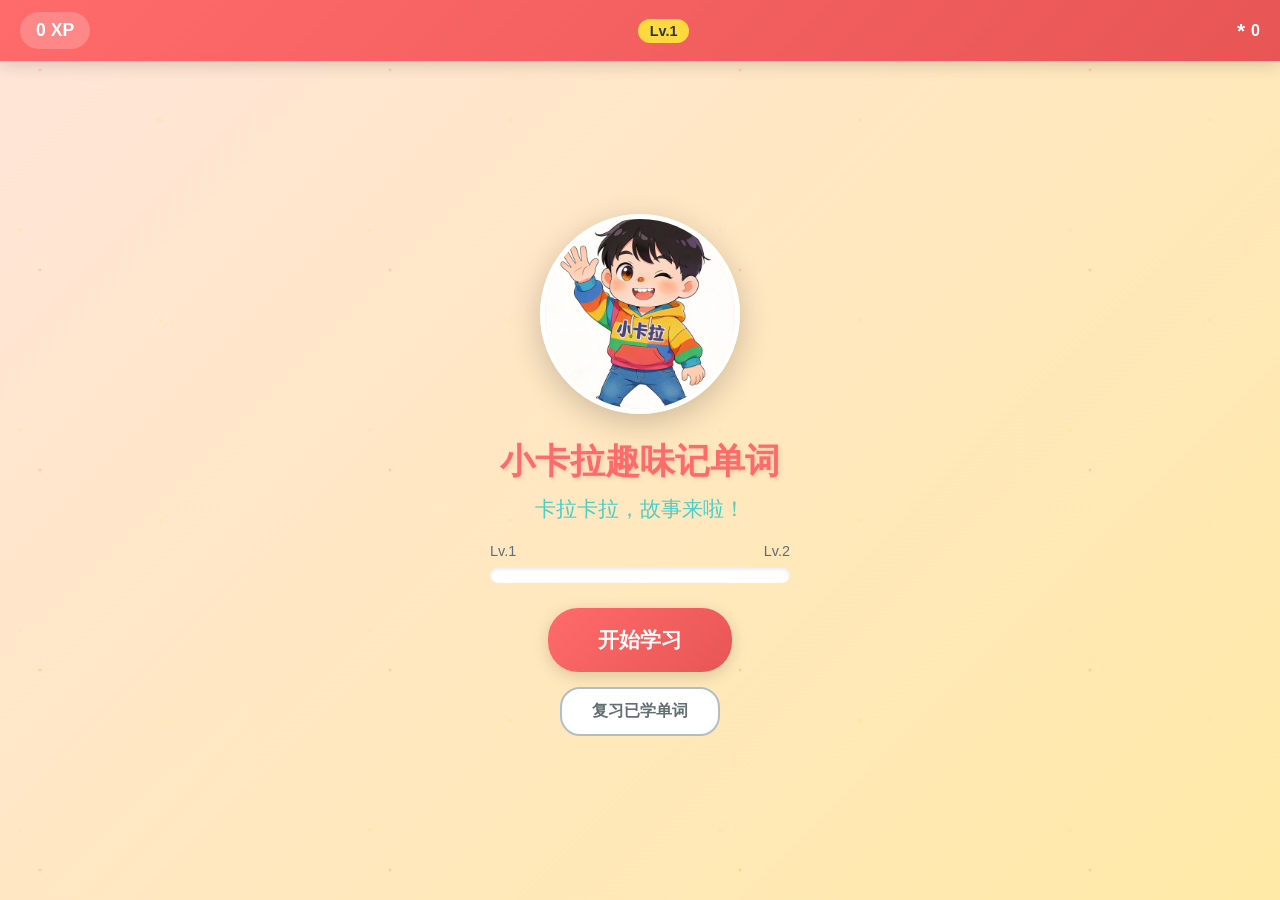
==== app/standalone.html @ 76a97d2b "优化趣味记单词应用：增加多邻国风格体验（XP系统、连胜机制、米小圈风格故事）" ====
<!DOCTYPE html>
<html lang="zh-CN">
<head>
    <meta charset="UTF-8">
    <meta name="viewport" content="width=device-width, initial-scale=1.0, maximum-scale=1.0, user-scalable=no">
    <title>小卡拉趣味记单词 - 多邻国风格版</title>
    <style>
*{margin:0;padding:0;box-sizing:border-box}
:root{--primary:#FF6B6B;--primary-light:#FF8E8E;--primary-dark:#E85555;--secondary:#4ECDC4;--secondary-light:#7EDDD6;--secondary-dark:#3DB8B0;--bg-main:#FFF9E6;--bg-card:#FFFFFF;--bg-gradient-start:#FFE5D9;--bg-gradient-end:#FFEAA7;--text-primary:#2D3436;--text-secondary:#636E72;--text-light:#B2BEC3;--success:#00B894;--success-light:#55EFC4;--error:#D63031;--error-light:#FF7675;--warning:#FDCB6E;--xp-gold:#FFD93D;--shadow-sm:0 2px 8px rgba(0,0,0,0.1);--shadow-md:0 4px 16px rgba(0,0,0,0.15);--shadow-lg:0 8px 32px rgba(0,0,0,0.2);--shadow-glow-success:0 0 30px rgba(0,184,148,0.6);--radius-sm:12px;--radius-md:20px;--radius-lg:30px;--radius-full:50%;--transition-fast:0.2s;--transition-normal:0.3s}
body{font-family:'PingFang SC','Helvetica Neue',Arial,sans-serif;background:linear-gradient(135deg,var(--bg-gradient-start),var(--bg-gradient-end));min-height:100vh;color:var(--text-primary);overflow-x:hidden}
#app{max-width:100%;min-height:100vh;position:relative}
.top-status-bar{position:fixed;top:0;left:0;right:0;background:linear-gradient(135deg,var(--primary),var(--primary-dark));padding:12px 20px;display:flex;justify-content:space-between;align-items:center;z-index:100;box-shadow:var(--shadow-md)}
.xp-display{display:flex;align-items:center;gap:8px;background:rgba(255,255,255,0.2);padding:8px 16px;border-radius:var(--radius-lg);color:white;font-weight:600}
.xp-value{font-size:1.1rem}.level-badge{background:var(--xp-gold);color:var(--text-primary);padding:4px 12px;border-radius:var(--radius-lg);font-weight:700;font-size:0.9rem}
.streak-display{display:flex;align-items:center;gap:6px;color:white;font-weight:600}
.streak-icon{font-size:1.3rem;animation:flicker 1s ease-in-out infinite alternate}
@keyframes flicker{0%{transform:scale(1);filter:brightness(1)}100%{transform:scale(1.1);filter:brightness(1.2)}}
.page{display:none;min-height:100vh;padding:70px 20px 20px;position:relative}
.page.active{display:flex;flex-direction:column;animation:fadeIn 0.5s ease}
@keyframes fadeIn{from{opacity:0;transform:translateY(20px)}to{opacity:1;transform:translateY(0)}}
.home-content{flex:1;display:flex;flex-direction:column;align-items:center;justify-content:center;padding:30px 20px;text-align:center}
.character-container{margin-bottom:20px}
.character-img{width:200px;height:200px;border-radius:var(--radius-full);object-fit:cover;box-shadow:var(--shadow-lg);border:5px solid var(--bg-card)}
@keyframes idle-bounce{0%,100%{transform:translateY(0)}25%{transform:translateY(-5px)}50%{transform:translateY(-8px)}75%{transform:translateY(-5px)}}
.character-idle{animation:idle-bounce 2s ease-in-out infinite}
@keyframes celebrate-jump{0%,100%{transform:translateY(0) scale(1)}50%{transform:translateY(-30px) scale(1.15)}}
.character-celebrate{animation:celebrate-jump 0.6s ease-in-out}
.character-celebrate .character-img{transform:scale(1.1)}
@keyframes think-wiggle{0%,100%{transform:rotate(0)}25%{transform:rotate(-8deg)}50%{transform:rotate(8deg)}75%{transform:rotate(-5deg)}}
.character-think{animation:think-wiggle 0.8s ease-in-out}
.character-think .character-img{animation:none}
.speaking{animation:speakingBounce 0.5s ease-in-out infinite}
@keyframes speakingBounce{0%,100%{transform:translateY(0)}25%{transform:translateY(-8px)}50%{transform:translateY(-3px)}75%{transform:translateY(-10px)}}
.bounce{animation:bounce 1s ease infinite}
@keyframes bounce{0%,100%{transform:translateY(0)}50%{transform:translateY(-15px)}}
.app-title{font-size:2.2rem;font-weight:700;color:var(--primary);margin-bottom:10px;text-shadow:2px 2px 4px rgba(0,0,0,0.1)}
.app-slogan{font-size:1.3rem;color:var(--secondary);margin-bottom:20px;font-weight:500;animation:wiggle 2s ease-in-out infinite}
@keyframes wiggle{0%,100%{transform:rotate(-2deg)}50%{transform:rotate(2deg)}}
.level-progress-container{width:100%;max-width:300px;margin-bottom:25px}
.level-progress-label{display:flex;justify-content:space-between;margin-bottom:8px;font-size:0.9rem;color:var(--text-secondary)}
.level-progress-bar{height:16px;background:var(--bg-card);border-radius:var(--radius-lg);overflow:hidden;box-shadow:inset 0 2px 4px rgba(0,0,0,0.1)}
.level-progress-fill{height:100%;background:linear-gradient(90deg,var(--xp-gold),#FFB347,var(--primary));border-radius:var(--radius-lg);transition:width 0.5s;overflow:hidden}
.level-progress-fill::after{content:'';position:absolute;top:0;left:-100%;width:100%;height:100%;background:linear-gradient(90deg,transparent,rgba(255,255,255,0.4),transparent);animation:shimmer 2s infinite}
@keyframes shimmer{100%{left:100%}}
.streak-banner{display:flex;align-items:center;justify-content:center;gap:10px;background:linear-gradient(135deg,#FF6B00,#FF8C00);color:white;padding:10px 25px;border-radius:var(--radius-lg);margin-bottom:20px;box-shadow:var(--shadow-md),0 0 20px rgba(255,107,0,0.3)}
.streak-fire{font-size:1.8rem;animation:fire-glow 0.5s ease-in-out infinite alternate}
@keyframes fire-glow{0%{transform:scale(1)}100%{transform:scale(1.15);filter:brightness(1.3) drop-shadow(0 0 10px #FF6B00)}}
.streak-days{font-size:1.3rem;font-weight:700}
.btn{border:none;border-radius:var(--radius-md);cursor:pointer;font-weight:600;transition:all var(--transition-normal);display:flex;align-items:center;justify-content:center;gap:8px;font-family:inherit;position:relative;overflow:hidden}
.btn:active{transform:scale(0.95)}.btn:disabled{opacity:0.6;cursor:not-allowed}
.btn-primary{background:linear-gradient(135deg,var(--primary),var(--primary-dark));color:white;box-shadow:var(--shadow-md)}
.btn-primary:hover{background:linear-gradient(135deg,var(--primary-light),var(--primary));transform:translateY(-2px);box-shadow:var(--shadow-lg)}
.btn-large{padding:18px 50px;font-size:1.3rem;border-radius:var(--radius-lg)}
.btn-small{padding:12px 30px;font-size:1rem;background:var(--bg-card);color:var(--text-secondary);border:2px solid var(--text-light);margin-top:15px}
.btn-secondary{background:var(--bg-card);color:var(--text-secondary);border:2px solid var(--text-light)}
.btn-back{background:var(--bg-card);color:var(--text-secondary);padding:10px 20px;font-size:0.95rem;box-shadow:var(--shadow-sm)}
.btn-audio{background:linear-gradient(135deg,var(--secondary),var(--secondary-dark));color:white;padding:16px 30px;font-size:1.1rem;box-shadow:var(--shadow-md)}
.btn-audio.playing{animation:audioPulse 0.5s ease infinite}
@keyframes audioPulse{0%,100%{transform:scale(1)}50%{transform:scale(1.05)}}
.btn-story{background:linear-gradient(135deg,var(--warning),#F9A825);color:white;padding:12px 24px;font-size:1rem;box-shadow:var(--shadow-sm)}
.btn-story.playing{animation:storyBtnPulse 0.8s ease infinite}
@keyframes storyBtnPulse{0%,100%{transform:scale(1)}50%{transform:scale(1.03);box-shadow:0 0 15px rgba(253,203,110,0.6)}}
.btn-record{background:linear-gradient(135deg,var(--primary),var(--primary-dark));color:white;padding:16px 30px;font-size:1.1rem;box-shadow:var(--shadow-md)}
.btn-record.recording{background:linear-gradient(135deg,var(--error),var(--error-light));animation:recordPulse 1s ease infinite}
@keyframes recordPulse{0%,100%{transform:scale(1)}50%{transform:scale(1.05)}}
.learn-header{display:flex;align-items:center;gap:15px;margin-bottom:15px;padding:10px 0}
.level-indicator{display:flex;align-items:center;gap:8px;background:var(--bg-card);padding:8px 16px;border-radius:var(--radius-md);box-shadow:var(--shadow-sm);font-weight:600;color:var(--text-secondary)}
.progress-bar{flex:1;height:16px;background:var(--bg-card);border-radius:var(--radius-lg);overflow:hidden;box-shadow:inset 0 2px 4px rgba(0,0,0,0.1)}
.progress-fill{height:100%;background:linear-gradient(90deg,var(--secondary),var(--success));border-radius:var(--radius-lg);transition:width 0.5s cubic-bezier(0.4,0,0.2,1);width:0%;position:relative;overflow:hidden}
.progress-label{font-size:1rem;font-weight:600;color:var(--text-secondary);min-width:50px;text-align:right}
.learn-content{flex:1;display:flex;flex-direction:column;align-items:center;padding:10px 0}
.learn-character .character-img{width:120px;height:120px}
.word-card{background:var(--bg-card);padding:25px 50px;border-radius:var(--radius-lg);box-shadow:var(--shadow-md);text-align:center;margin:15px 0;min-width:280px;position:relative;overflow:hidden}
@keyframes slide-in-right{from{opacity:0;transform:translateX(100px)}to{opacity:1;transform:translateX(0)}}
.word-card-enter{animation:slide-in-right 0.4s ease forwards}
.word-card.correct::before{content:'';position:absolute;top:0;left:-100%;width:100%;height:100%;background:linear-gradient(90deg,transparent,rgba(0,184,148,0.3),transparent);animation:green-flash 0.5s ease forwards}
@keyframes green-flash{0%{left:-100%}100%{left:100%}}
.word-card.wrong{animation:shake 0.5s ease}
@keyframes shake{0%,100%{transform:translateX(0)}10%,30%,50%,70%,90%{transform:translateX(-5px)}20%,40%,60%,80%{transform:translateX(5px)}}
.word-english{font-size:2.8rem;font-weight:700;color:var(--primary);margin-bottom:8px;letter-spacing:2px}
.word-chinese{font-size:1.5rem;color:var(--text-secondary)}
.xp-popup{position:absolute;top:-30px;right:-20px;font-size:1.5rem;font-weight:700;color:var(--xp-gold);text-shadow:0 0 10px rgba(255,217,61,0.5);animation:xp-float 1s ease forwards;pointer-events:none}
@keyframes xp-float{0%{opacity:1;transform:translateY(0) scale(1)}100%{opacity:0;transform:translateY(-60px) scale(1.5)}}
.stars-container{position:fixed;top:0;left:0;width:100%;height:100%;pointer-events:none;z-index:1000}
.star{position:absolute;font-size:2rem;animation:star-fly 1s ease forwards}
@keyframes star-fly{0%{opacity:1;transform:translate(0,0) scale(0)}50%{opacity:1;transform:translate(var(--tx),var(--ty)) scale(1.2)}100%{opacity:0;transform:translate(calc(var(--tx)*1.5),calc(var(--ty)*1.5)) scale(0.5)}}
.story-box{background:linear-gradient(135deg,#FFF9E6,#FFF5DB);border:3px solid var(--warning);border-radius:var(--radius-md);padding:20px;margin:15px 0;width:100%;max-width:400px}
.story-header{display:flex;align-items:center;justify-content:space-between;gap:8px;margin-bottom:12px}
.story-header-left{display:flex;align-items:center;gap:8px}
.story-title{font-size:1.1rem;font-weight:600;color:var(--primary)}
.btn-story-listen{background:linear-gradient(135deg,var(--warning),#FFB300);color:white;padding:8px 16px;font-size:0.9rem;border-radius:var(--radius-sm);box-shadow:var(--shadow-sm);white-space:nowrap}
.btn-story-listen.playing{animation:storyBtnPulse 0.8s ease infinite}
.story-content{font-size:1.1rem;line-height:1.8;color:var(--text-primary);text-align:left}
.action-buttons{display:flex;gap:20px;margin:20px 0;flex-wrap:wrap;justify-content:center}
.feedback-area{min-height:100px;display:flex;align-items:center;justify-content:center;width:100%;max-width:400px;position:relative}
.feedback-item{display:flex;align-items:center;gap:12px;padding:15px 25px;border-radius:var(--radius-md);font-size:1.2rem;font-weight:600;animation:feedbackPop 0.5s ease}
@keyframes feedbackPop{0%{transform:scale(0);opacity:0}50%{transform:scale(1.1)}100%{transform:scale(1);opacity:1}}
.feedback-success{background:linear-gradient(135deg,var(--success-light),var(--success));color:white;box-shadow:var(--shadow-glow-success)}
.feedback-error{background:linear-gradient(135deg,var(--error-light),var(--error));color:white;box-shadow:var(--shadow-md)}
.complete-content{flex:1;display:flex;flex-direction:column;align-items:center;justify-content:center;text-align:center;padding:30px 20px}
.complete-title{font-size:2.5rem;color:var(--primary);margin-bottom:15px;text-shadow:2px 2px 4px rgba(0,0,0,0.1)}
.complete-message{font-size:1.3rem;color:var(--text-secondary);margin-bottom:20px}
.complete-stats{display:flex;gap:30px;margin-bottom:30px;flex-wrap:wrap;justify-content:center}
.stat-item{display:flex;flex-direction:column;align-items:center;background:var(--bg-card);padding:20px 25px;border-radius:var(--radius-md);box-shadow:var(--shadow-md);min-width:100px}
.stat-value{font-size:2rem;font-weight:700;color:var(--primary)}.stat-label{font-size:0.9rem;color:var(--text-secondary);margin-top:5px}
.xp-earned{background:linear-gradient(135deg,var(--xp-gold),#FFB347);color:var(--text-primary);padding:15px 30px;border-radius:var(--radius-lg);font-size:1.3rem;font-weight:700;margin-bottom:25px;box-shadow:var(--shadow-md),0 0 20px rgba(255,217,61,0.4);animation:xp-earned-pulse 1s ease infinite}
@keyframes xp-earned-pulse{0%,100%{transform:scale(1)}50%{transform:scale(1.05)}}
.confetti-container{position:fixed;top:0;left:0;width:100%;height:100%;pointer-events:none;z-index:999;overflow:hidden}
.confetti{position:absolute;width:10px;height:10px;top:-10px;animation:confetti-fall linear forwards}
@keyframes confetti-fall{0%{opacity:1;transform:translateY(0) rotate(0)}100%{opacity:0;transform:translateY(100vh) rotate(720deg)}}
.loading-overlay{position:fixed;top:0;left:0;right:0;bottom:0;background:rgba(255,249,230,0.95);display:none;flex-direction:column;align-items:center;justify-content:center;z-index:1000}
.loading-overlay.active{display:flex}
.loading-spinner{width:60px;height:60px;border:5px solid var(--bg-card);border-top-color:var(--primary);border-radius:var(--radius-full);animation:spin 1s linear infinite}
@keyframes spin{to{transform:rotate(360deg)}}
.loading-text{margin-top:20px;font-size:1.2rem;color:var(--text-secondary);animation:pulse 1.5s ease infinite}
.toast{position:fixed;bottom:30px;left:50%;transform:translateX(-50%) translateY(100px);background:var(--text-primary);color:white;padding:15px 30px;border-radius:var(--radius-md);display:flex;align-items:center;gap:10px;font-size:1rem;font-weight:500;box-shadow:var(--shadow-lg);opacity:0;transition:all var(--transition-normal);z-index:1001}
.toast.show{transform:translateX(-50%) translateY(0);opacity:1}
.review-card{min-width:320px}
@media(max-width:480px){.app-title{font-size:1.8rem}.character-img{width:160px;height:160px}.word-english{font-size:2.2rem}.word-card{padding:20px 30px;min-width:auto;width:100%}.btn-large{padding:15px 40px;font-size:1.1rem}.action-buttons{flex-direction:column;width:100%}.btn-audio,.btn-record,.btn-story{width:100%}.complete-stats{flex-direction:column;gap:20px}.page{padding-top:65px}}
body::before{content:'';position:fixed;top:0;left:0;right:0;bottom:0;background-image:radial-gradient(2px 2px at 20px 30px,#FFE066,transparent),radial-gradient(2px 2px at 40px 70px,#FF9F43,transparent),radial-gradient(2px 2px at 160px 120px,#FFE066,transparent);background-size:350px 200px;animation:twinkle 4s linear infinite;pointer-events:none;z-index:-1;opacity:0.5}
@keyframes twinkle{0%,100%{opacity:0.5}50%{opacity:0.8}}
    </style>
</head>
<body>
<div id="app">
<div class="top-status-bar">
<div class="xp-display"><span class="xp-value" id="total-xp">0 XP</span></div>
<div class="level-badge" id="level-badge">Lv.1</div>
<div class="streak-display"><span class="streak-icon">*</span><span id="streak-count">0</span></div>
</div>

<div id="home-page" class="page active">
<div class="home-content">
<div class="streak-banner" id="streak-banner" style="display:none">
<span class="streak-fire">*</span>
<span>连胜</span><span class="streak-days" id="streak-days">1</span><span>天</span>
</div>
<div class="character-container">
<img src="../角色设计/小卡拉_开心打招呼.jpg" class="character-img character-idle" id="home-character">
</div>
<h1 class="app-title">小卡拉趣味记单词</h1>
<p class="app-slogan">卡拉卡拉，故事来啦！</p>
<div class="level-progress-container">
<div class="level-progress-label">
<span id="current-level-text">Lv.1</span><span id="next-level-text">Lv.2</span>
</div>
<div class="level-progress-bar">
<div class="level-progress-fill" id="level-progress-fill" style="width:0%"></div>
</div>
</div>
<button class="btn btn-primary btn-large" id="start-btn">开始学习</button>
<button class="btn btn-secondary btn-small" id="review-btn">复习已学单词</button>
</div>
</div>

<div id="learn-page" class="page">
<div class="learn-header">
<button class="btn btn-back" id="back-btn">返回</button>
<div class="level-indicator"><span id="level-indicator-text">第1关 / 共15关</span></div>
<div class="progress-bar"><div class="progress-fill" id="progress-fill"></div></div>
<span class="progress-label" id="progress-label">1/10</span>
</div>
<div class="learn-content">
<div class="character-container learn-character" id="learn-character-container">
<img src="../角色设计/小卡拉_认真思考.jpg" class="character-img" id="learn-character">
</div>
<div class="word-card" id="word-card">
<div class="word-english" id="word-english">apple</div>
<div class="word-chinese" id="word-chinese">苹果</div>
</div>
<div class="story-box">
<div class="story-header">
<div class="story-header-left"><span class="story-title">卡拉的故事</span></div>
<button class="btn btn-story-listen" id="story-btn"><span id="story-btn-text">听故事</span></button>
</div>
<div class="story-content" id="story-content">小卡拉今天在果园里...</div>
</div>
<div class="action-buttons">
<button class="btn btn-audio" id="play-sound-btn">听发音</button>
<button class="btn btn-record" id="record-btn"><span id="record-text">跟读录音</span></button>
</div>
<div class="feedback-area" id="feedback-area"></div>
</div>
<div class="stars-container" id="stars-container"></div>
</div>

<div id="review-page" class="page">
<div class="learn-header">
<button class="btn btn-back" id="review-back-btn">返回</button>
<div class="level-indicator"><span id="review-level-indicator-text">复习模式</span></div>
<div class="progress-bar"><div class="progress-fill" id="review-progress-fill"></div></div>
<span class="progress-label" id="review-progress-label">1/5</span>
</div>
<div class="learn-content">
<div class="character-container learn-character" id="review-character-container">
<img src="../角色设计/小卡拉_调皮鬼脸.jpg" class="character-img" id="review-character">
</div>
<div class="word-card review-card" id="review-word-card">
<div class="word-english" id="review-word-english">apple</div>
<div class="word-chinese" id="review-word-chinese">苹果</div>
</div>
<div class="story-box">
<div class="story-header">
<div class="story-header-left"><span class="story-title">卡拉的故事</span></div>
<button class="btn btn-story-listen" id="review-story-btn"><span id="review-story-btn-text">听故事</span></button>
</div>
<div class="story-content" id="review-story-content">小卡拉今天学了一个新单词...</div>
</div>
<div class="action-buttons">
<button class="btn btn-audio" id="review-play-btn">听发音</button>
<button class="btn btn-record" id="review-record-btn"><span id="review-record-text">跟读录音</span></button>
</div>
<div class="feedback-area" id="review-feedback-area"></div>
</div>
<div class="stars-container" id="review-stars-container"></div>
</div>

<div id="complete-page" class="page">
<div class="complete-content">
<div class="character-container">
<img src="../角色设计/小卡拉_得意欢呼.jpg" class="character-img bounce" id="complete-character">
</div>
<h1 class="complete-title" id="complete-title">太棒啦</h1>
<p class="complete-message" id="complete-message">你已经完成了本次学习</p>
<div class="xp-earned" id="xp-earned"><span>+0 XP</span></div>
<div class="complete-stats">
<div class="stat-item"><span class="stat-value" id="stat-correct">0</span><span class="stat-label">答对</span></div>
<div class="stat-item"><span class="stat-value" id="stat-learned">0</span><span class="stat-label">已学单词</span></div>
<div class="stat-item"><span class="stat-value" id="stat-level">Lv.1</span><span class="stat-label">当前等级</span></div>
</div>
<button class="btn btn-primary btn-large" id="continue-btn">继续学习</button>
<button class="btn btn-secondary btn-small" id="home-btn">返回首页</button>
</div>
<div class="confetti-container" id="confetti-container"></div>
</div>

<div class="loading-overlay" id="loading-overlay"><div class="loading-spinner"></div><p class="loading-text">小卡拉在准备...</p></div>
<div class="toast" id="toast"><span class="toast-message"></span></div>
</div>

<script>
var WORD_DATA={"books":[{"semester":"上册","units":[{"unit":1,"words":[{"word":"one","translation":"一"},{"word":"two","translation":"二"},{"word":"three","translation":"三"},{"word":"four","translation":"四"},{"word":"five","translation":"五"},{"word":"six","translation":"六"},{"word":"seven","translation":"七"},{"word":"eight","translation":"八"},{"word":"nine","translation":"九"},{"word":"ten","translation":"十"},{"word":"book","translation":"书"},{"word":"bag","translation":"书包"},{"word":"pen","translation":"钢笔"},{"word":"pencil","translation":"铅笔"},{"word":"ruler","translation":"尺子"},{"word":"school","translation":"学校"}]},{"unit":2,"words":[{"word":"red","translation":"红色"},{"word":"blue","translation":"蓝色"},{"word":"green","translation":"绿色"},{"word":"yellow","translation":"黄色"},{"word":"orange","translation":"橙色"},{"word":"white","translation":"白色"},{"word":"apple","translation":"苹果"},{"word":"cat","translation":"猫"},{"word":"dog","translation":"狗"},{"word":"bird","translation":"鸟"},{"word":"fish","translation":"鱼"},{"word":"rabbit","translation":"兔子"}]},{"unit":3,"words":[{"word":"bed","translation":"床"},{"word":"desk","translation":"书桌"},{"word":"chair","translation":"椅子"},{"word":"window","translation":"窗户"},{"word":"door","translation":"门"},{"word":"floor","translation":"地面"},{"word":"table","translation":"桌子"}]},{"unit":4,"words":[{"word":"happy","translation":"高兴的"},{"word":"sad","translation":"难过的"},{"word":"angry","translation":"生气的"},{"word":"hungry","translation":"饿的"},{"word":"tired","translation":"疲劳的"},{"word":"sick","translation":"生病的"}]},{"unit":5,"words":[{"word":"toy","translation":"玩具"},{"word":"car","translation":"小汽车"},{"word":"ball","translation":"球"},{"word":"doll","translation":"玩偶"},{"word":"plane","translation":"飞机"},{"word":"kite","translation":"风筝"},{"word":"bear","translation":"熊"},{"word":"bus","translation":"公共汽车"},{"word":"bike","translation":"自行车"}]}]},{"semester":"下册","units":[{"unit":1,"words":[{"word":"coat","translation":"外套"},{"word":"hat","translation":"帽子"},{"word":"shoe","translation":"鞋子"},{"word":"sock","translation":"袜子"},{"word":"skirt","translation":"裙子"},{"word":"dress","translation":"连衣裙"}]},{"unit":2,"words":[{"word":"run","translation":"跑"},{"word":"jump","translation":"跳"},{"word":"swim","translation":"游泳"},{"word":"fly","translation":"飞"},{"word":"climb","translation":"爬"},{"word":"stop","translation":"停"},{"word":"go","translation":"走"}]},{"unit":3,"words":[{"word":"draw","translation":"画"},{"word":"sing","translation":"唱歌"},{"word":"dance","translation":"跳舞"},{"word":"write","translation":"写字"},{"word":"read","translation":"阅读"},{"word":"count","translation":"数数"}]},{"unit":4,"words":[{"word":"park","translation":"公园"},{"word":"tree","translation":"树"},{"word":"flower","translation":"花"},{"word":"lake","translation":"湖"},{"word":"head","translation":"头"},{"word":"hand","translation":"手"},{"word":"foot","translation":"脚"},{"word":"arm","translation":"手臂"},{"word":"leg","translation":"腿"},{"word":"game","translation":"游戏"}]}]}]};

var STORIES={
one:"铁头有一支铅笔，他骄傲地说：这是我one，one是最好的铅笔。米小圈说：one就one支有什么好炫耀的。铁头不服气，非要让米小圈承认他only one的铅笔最漂亮。one就是一，one支铅笔是one，你会说one了吗？",
two:"米小圈的铁头好兄弟，铁头脑袋特别大，大家都叫他铁头。铁头有two个优点：一是头很铁，二是作业总不会。铁头说：two是我的幸运数字。米小圈笑话他：two就是two，你连two加two等于几都不知道。two就是二，two是个简单的数字，记住two。",
three:"米小圈、铁头、姜小牙three个人是好朋友。他们 three 个人成立了铁三角小组。铁头说：three个人力量大。姜小牙说：three个人一起罚站也不孤单。米小圈觉得three个人一起做坏事最开心。three就是三，three个好伙伴是 three，记住three。",
four:"米小圈英语考了four分，妈妈气得跳起来。铁头安慰他：four分也很厉害了，我考four分都考不到。米小圈哭了：four分怎么厉害了。铁头说：four就是four，我的 four 分比你少。four就是四，four分是four，four看起来很简单。",
five:"米小圈有five个小玩具，他最喜欢那个机器人。铁头有five支铅笔，但没有一支能用的。姜小牙说：five支铅笔都是断了的。铁头说：five就是我的幸运数字。five就是五，five个玩具是five，数数看：one two three four five。",
six:"铁头的数学考了six分，他高兴得手舞足蹈。姜小牙问：six分有什么好高兴的。铁头说：six比four多two呢。米小圈说：six分都能高兴成这样，我真是服了你了。six就是六，six分是six，six比four大two。",
seven:"米小圈的铁头说，他有seven个脑袋，虽然只有one个是真的。姜小牙说：seven个脑袋，你怎么只说了一个。铁头挠挠头：其他的seven个优点，我想不起来了。seven就是七，seven个优点是seven，忘记七个是seven。",
eight:"姜小牙家有eight只小狗，全都胖得像小猪。姜小牙说：我的eight只狗，每只都比铁头的脑袋大。铁头不服气：我的头比不过狗头，但比你的聪明。eight就是八，eight只狗是eight，数数eight个小动物。",
nine:"米小圈的铁头说，他有nine个脑袋，虽然只有one个是真的。姜小牙说：nine个脑袋，怪不得你一个都记不住作业。铁头委屈地说：nine个脑袋都记不住nine个生字，太难了。nine就是九，nine比ten少one，nine是数字九。",
ten:"米小圈的铁头说，ten是他的目标分数。姜小牙问：ten分很好考吗。铁头说：ten分我已经考过很多次了。米小圈问：什么时候。铁头说：每次考试我都向 ten 分努力，虽然从没达到过。ten就是十，ten是数字中很特别的one，记住 ten。",
book:"米小圈最讨厌book，因为book里有看不完的作业。铁头最讨厌book，因为铁头看不懂book。姜小牙说：你们讨厌book，book也很讨厌你们。铁头说：book里全是字，看得头晕。book就是书，book里有知识，记住 book。",
bag:"米小圈有个新bag，同学们都说像麻袋。铁头说：麻袋好，能装很多东西。姜小牙说：你那个bag，装的都是零食和玩具。米小圈说：这个bag可是名牌呢。bag就是书包，bag里要装book，记住bag。",
pen:"米小圈的铁头，用pen写字像画符。姜小牙说：你这pen字，是火星文吗。铁头说：我这是艺术pen字。老师看了直摇头。pen就是钢笔，pen可以写很多字，记住pen。",
pencil:"铁头有支pencil，短的只剩一小截了。姜小牙说：你的pencil比我的手指头还短。铁头说：这叫迷你的pencil。米小圈说：你的pencil该换了。pencil就是铅笔，pencil比pen短，记住pencil。",
ruler:"米小圈的铁头，用ruler量长度，量出来都是很长和很短两种。姜小牙说：你的ruler是装饰品吗。铁头说：我的ruler可准了，一量就知道很长。ruler就是尺子，ruler可以量东西，记住ruler。",
school:"米小圈最不喜欢school，因为school有做不完的作业。但米小圈喜欢school，因为school有铁头和姜小牙。铁头说：我也不喜欢school，但有你们就不无聊了。school就是学校，school是我们的第二个家。",
red:"米小圈穿了一件red色的T恤去学校，同学们都说太丑了。铁头说：red色像番茄一样。姜小牙说：red色像红领巾一样。米小圈说：red色明明很好看，是你们不懂欣赏。red就是红色，red是很鲜艳的颜色，红领巾是red的。",
blue:"米小圈的同桌穿了一条blue色的裙子，米小圈说像窗帘。铁头说：blue色像天空。姜小牙说：blue色像大海。米小圈说：反正都不像blue的裙子。blue就是蓝色，天空是blue的，大海也是blue的。",
green:"米小圈家的草地是green的，他最喜欢在green草地上踢球。铁头家的草地是green的，但全被他踩秃了。姜小牙说：铁头，你家green草地变成棕色草地了。green就是绿色，green草地很美丽，记住 green。",
yellow:"米小圈的铁头有件yellow色的外套，穿上像向日葵。姜小牙笑话他：铁头，你像个yellow大灯泡。铁头不服气：yellow向日葵很漂亮。米小圈说：yellow灯泡也很亮。yellow就是黄色，向日葵是yellow的，记住yellow。",
orange:"铁头最喜欢orange橙子的味道，因为吃了就不会变笨。姜小牙说：你已经很笨了，吃多少orange都没用。铁头说：那我更要吃orange了。orange就是橙色，orange橙子是orange的，酸酸甜甜是orange。",
white:"米小圈的铁头，穿上white色的校服看起来更像傻了。姜小牙说：white校服配铁头脑袋，绝配。铁头说：white看起来很干净。米小圈说：你那脑子才需要洗干净。white就是白色，云朵是white的。",
apple:"米小圈妈妈买了一个红红的apple，米小圈一口咬下去，甜甜的。铁头说：apple是好东西，我一口气能吃五个apple。米小圈说：你那叫吃，叫吞。apple就是苹果，红红的apple甜甜的，记住apple。",
cat:"米小圈楼下有只cat，每天见到米小圈就蹭蹭腿。这只cat特别懒，白天睡觉晚上闹。米小圈给它起名叫小胖cat，和铁头一样能吃能睡。cat就是猫，cat会喵喵叫，记住cat。",
dog:"米小圈的铁头，名字叫铁头，脑袋像dog一样大。铁头说：dog是人类的好朋友，我也是人类的好朋友。姜小牙说：你是dog的好朋友，但不是人的。dog就是狗，dog会汪汪叫，记住dog。",
bird:"教室窗户外面飞来一只bird，米小圈和铁头盯着看。姜小牙说：看什么看，又不是你们的bird。铁头说：这只bird比我家的鸟还丑。bird就是鸟，bird会飞，记住bird这个单词。",
fish:"米小圈家有只金鱼fish，铁头说：你家的fish太懒了，只会游来游去。姜小牙说：fish不游来游去，难道要跑来跑去。铁头想了想：也是，fish只会swim嘛。fish就是鱼，fish在水里swim，记住fish。",
rabbit:"铁头最怕rabbit，因为兔子脑袋也很大。姜小牙说：你怕rabbit是因为你们是亲戚。铁头说：才不是，rabbit跑得太快了，我追不上。rabbit就是兔子，rabbit跳得很高，记住rabbit。",
bear:"米小圈说铁头像只bear，圆滚滚的。铁头说：bear很强壮。姜小牙说：你是bear，但不是强壮的bear，是懒bear。bear就是熊，bear很大很可爱，记住bear。",
bed:"米小圈的铁头，在bed上蹦跳被妈妈骂。铁头说：我的bed是我的蹦床。妈妈说：你的bed是睡觉用的，不是蹦床。bed就是床，bed上要睡觉，记住 bed。",
desk:"米小圈的desk上堆满了玩具和零食。铁头说：你的desk比我的脑袋还乱。姜小牙说：你那desk根本没地方写字。desk就是书桌，desk上要放book，记住desk。",
chair:"铁头坐在chair上摇来摇去，差点摔倒。姜小牙说：你的chair都要被你摇散架了。铁头说：这叫自由摇椅。chair就是椅子，chair是用来坐的，记住chair。",
window:"米小圈透过window看外面的风景，被老师发现了。老师说：上课不要看window。铁头说：window外面有什么好看的。window就是窗户，window让房间变亮，记住window。",
door:"铁头推门太大，把door撞得咚咚响。姜小牙说：你的door要被你撞坏了。铁头说：这个door不结实。door就是门，进门要轻轻推door，记住door。",
table:"米小圈的铁头，趴在table上写作业，差点睡着了。姜小牙说：你的table都要被你趴塌了。铁头说：我的table很结实。table就是桌子，table上可以放东西，记住table。",
floor:"铁头不小心把水洒在floor上，被罚擦地。姜小牙说：谁让你把floor弄湿的。铁头说：floor也需要洗洗澡嘛。floor就是地板，floor要保持干净，记住floor。",
happy:"米小圈今天被老师表扬了，他very happy。铁头问：什么事情让你这么happy。米小圈说：老师说我比铁头聪明一点点。铁头说：这有什么好happy的。happy就是高兴的，happy是最棒的感觉。",
sad:"米小圈的玩具被弄坏了，他很sad。铁头说：sad什么，我作业丢了都没sad。姜小牙说：那是因为你根本不在乎作业。sad就是难过的，但sad会过去的。",
angry:"米小圈的铁头，因为作业没写完被老师骂，他很angry。铁头回到家更angry，把玩具摔了一地。妈妈说：angry也不能摔东西。angry就是生气的，angry对身体不好。",
hungry:"米小圈上课肚子叫了一声，他说Im hungry。老师问：什么。铁头帮米小圈翻译：他说他hungry。老师让他下课去吃东西。hungry就是饿的，hungry的时候肚子会叫。",
tired:"铁头说今天体育课跑了 ten 圈，他累得tired。姜小牙说：你才跑 three 圈就喊tired。铁头说：对于我这个tired鬼来说，three圈也很累。tired就是疲劳的，累了就要休息。",
sick:"米小圈的铁头生病了，他很sick。姜小牙说：让你乱吃东西，现在sick了吧。铁头说：sick也不怕，铁头身体棒。妈妈说：sick了就要吃药，不能逞强。sick就是生病的，sick了要好好休息。",
toy:"米小圈的铁头，带了个新toy来学校。老师说不能带toy来。铁头说：这个toy是益智的，可以开发智力。老师说：益智也要下课玩。toy就是玩具，但学校不是玩toy的地方。",
car:"铁头画了一辆car，他说这是铁头号飞car。姜小牙说：你这个car连轮子都没有。铁头说：这是未来car，会飞的。米小圈说：你还是先画四个轮子吧。car就是小汽车，car可以在路上跑。",
ball:"米小圈的铁头，体育课玩ball把球踢到老师头上。姜小牙说：你的ball瞄准技术真好。铁头说：我不小心的。米小圈说：你是故意的吧。ball就是球，ball可以踢可以拍。",
doll:"铁头带了个doll来学校，被同学们笑话。姜小牙说：铁头，你怎么带doll。铁头说：这是我妹妹的，我只是帮忙拿。doll就是玩偶，doll是可爱的。",
plane:"米小圈折了架纸plane，他说能飞很远。铁头说：我扔的plane比你折的飞得更远。结果铁头的plane直接掉地上了。plane就是飞机，plane可以飞上天空。",
kite:"春天到了，米小圈和铁头去放kite。铁头的kite老是掉下来，米小圈的kite飞得很高。铁头说：你的kite比我的好。kite就是风筝，春天最适合放kite。",
bus:"米小圈坐bus去春游，铁头晕bus吐了一路。姜小牙说：你以后别坐bus了，走路去吧。铁头说：走路更远，会累死。bus就是公共汽车，bus可以带我们去很多地方。",
bike:"铁头学骑bike，摔了好几跤。姜小牙说：你的bike技术太差了。铁头说：这是我和bike在磨合。bike就是自行车，bike有两个轮子。",
coat:"天冷了，米小圈的铁头穿上新coat出门。铁头说：我的coat很暖和。姜小牙说：你的coat像麻袋。coat就是外套，天冷要穿coat。",
hat:"铁头戴了个hat，说是时尚新款。姜小牙说：你的hat像剩菜篮子。铁头说：这是创意hat。hat就是帽子，hat可以遮太阳。",
shoe:"铁头的shoe很臭，但他坚持说很香。姜小牙说：你的shoe可以把人熏晕。铁头说：那是我shoe的特色。shoe就是鞋子，shoe穿在脚上。",
sock:"米小圈的铁头，袜子穿反了还不知道。姜小牙说：你的sock穿反了。铁头说：反的sock更舒服。sock就是袜子，sock穿在shoe里面。",
skirt:"铁头说他表妹的skirt很漂亮。姜小牙说：你不适合穿skirt。铁头说：我当然知道。skirt就是裙子，skirt是女孩子的衣服。",
dress:"学校表演节目，铁头要穿dress。他哭着说不要穿dress。姜小牙说：dress很漂亮的。铁头说：我是男生，不能穿dress。dress就是连衣裙，dress是特别的衣服。",
run:"体育课比赛run，米小圈跑得最快。铁头跑得最慢，还摔了一跤。姜小牙说：铁头，你怎么run的。铁头说：我run得很有特色。run就是跑，run可以锻炼身体。",
jump:"铁头跳远jump，只跳了一点点。姜小牙说：你jump得像青蛙。铁头说：青蛙jump得很远，我比不上。jump就是跳，jump可以跳得很高。",
swim:"暑假铁头学swim，喝了一肚子水。姜小牙说：你是来swim还是来喝水的。铁头说：我在练习水中呼吸。swim就是游泳，swim要在水里进行。",
fly:"米小圈做梦梦见自己能fly，飞得比飞机还高。醒来发现自己在bed上。铁头说：我梦见fly，但我飞不起来。fly就是飞，bird可以fly。",
climb:"铁头体育课climb绳索，像条虫子一样往上爬。姜小牙说：你是climb还是在扭秧歌。铁头说：这是我独创的climb方法。climb就是爬，climb要用手和脚。",
stop:"老师喊stop，铁头还在跑。姜小牙说：老师喊stop，你怎么不停。铁头说：我太投入了，忘了stop。stop就是停，听到stop就要停下来。",
go:"下课铃响了，老师说：同学们可以go了。铁头第一个冲出教室。姜小牙说：你跑那么快干嘛。铁头说：我急着go厕所。go就是走，可以go很多地方。",
draw:"美术课铁头draw了一幅画，老师问：你draw的是什么。铁头说：我draw的是一头猪。老师无语了。draw就是画，draw可以把东西留下来。",
sing:"音乐课铁头sing歌，全班都捂耳朵。姜小牙说：你是sing歌还是sing噪音。铁头说：我这叫独特的sing风格。sing就是唱歌，sing可以表达心情。",
dance:"六一儿童节铁头dance，舞步乱七八糟。姜小牙说：你是dance还是在打拳。铁头说：这叫铁头独创dance。dance就是跳舞，dance要有节奏。",
write:"铁头write作业，字写得谁都不认识。姜小牙说：你write的是什么。铁头说：这是火星文write。老师看了直摇头。write就是写字，write要写清楚。",
read:"阅读课铁头read课文，读得磕磕巴巴。姜小牙说：你是read还是在数拍子。铁头说：我这是有感情的read。read就是阅读，read可以学到知识。",
count:"数学课铁头count，手指头不够用。姜小牙说：你怎么还在count手指头。铁头说：我的手指头 two不够用啊。count就是数数，count要用脑子。",
park:"春天去park春游，铁头在park里追蝴蝶。姜小牙说：你来park是春游还是抓虫子。铁头说：观察大自然嘛。park就是公园，park里有tree和flower。",
tree:"公园里有棵大tree，铁头非要爬上去。姜小牙说：你不怕从tree上摔下来。铁头说：我皮糙肉厚，摔不坏。tree就是树，tree很高很大。",
flower:"公园里的flower开了，铁头摘了一朵。老师说不能摘flower。铁头说：我是想让妈妈看看beautiful的flower。flower就是花，flower不能随便摘。",
lake:"公园里有个lake，铁头往里面扔石子。姜小牙说：你在lake里找什么。铁头说：我在喂鱼。lake就是湖，lake里有fish。",
head:"铁头的head特别大，同学们都叫他大头儿子。姜小牙说：你的head里装的是什么。铁头说：装的都是智慧。head就是头，head是我们思考的地方。",
hand:"铁头的hand写了检讨书，保证不捣蛋。第二天他的手又开始捣蛋了。妈妈说：你的hand写检讨书，hand又忘了吗。hand就是手，hand可以做很多事情。",
foot:"铁头的foot踢到了桌子，疼得哇哇叫。姜小牙说：谁让你用foot踢桌子。铁头说：桌子挡路。foot就是脚，foot要注意保护。",
arm:"铁头张开arm抱住大树，说要测量树的粗细。姜小牙说：你的arm够长吗。铁头说：差一点点。arm就是手臂，arm可以拥抱。",
leg:"铁头的leg跑步抽筋了。姜小牙说：平时不运动，腿不行吧。铁头说：我的leg需要热身。leg就是腿，leg让我们能跑能跳。",
game:"下课了，铁头组织同学们玩game。姜小牙说：什么game。铁头说：猜谜game，猜错的人要学狗叫。game就是游戏，大家一起玩游戏最开心。",
default:"米小圈今天学了一个新单词，他觉得好有趣。原来学习也可以这么开心。铁头说：我也要好好学。姜小牙说：你说了很多遍了。米小圈和好朋友们，一起加油记单词。"
};

var XP_PER_CORRECT=10,XP_PER_LEVEL=100;
var gameState={totalXP:0,currentLevel:1,streakDays:0,lastPlayDate:null,learnedWords:[],wordList:[],currentWords:[],currentIndex:0,reviewWords:[],reviewIndex:0,sessionXP:0,sessionCorrect:0,isReviewMode:false,isSpeaking:false,currentLevelIndex:1,totalLevels:15,mediaRecorder:null,audioChunks:[],isRecording:false};
var MESSAGES={correct:["太棒了","你真厉害","完美","太酷了","继续保持","答对啦","厉害","太聪明了"],wrong:["没关系再试试","加油","你可以的","别灰心"],complete:["你今天太厉害了","学习小能手","继续保持连胜","太棒了继续加油"]};
var CHARACTERS={greeting:"../角色设计/小卡拉_开心打招呼.jpg",think:"../角色设计/小卡拉_认真思考.jpg",happy:"../角色设计/小卡拉_得意欢呼.jpg",funny:"../角色设计/小卡拉_调皮鬼脸.jpg"};

function SoundManager(){this.audioContext=null;this.initialized=false}
SoundManager.prototype.init=function(){if(this.initialized)return;try{this.audioContext=new(window.AudioContext||window.webkitAudioContext)}catch(e){}};
SoundManager.prototype.playCorrect=function(){this.init();if(!this.audioContext)return;var ctx=this.audioContext;var osc=ctx.createOscillator();var gain=ctx.createGain();osc.connect(gain);gain.connect(ctx.destination);osc.frequency.setValueAtTime(880,ctx.currentTime);osc.frequency.setValueAtTime(1108.73,ctx.currentTime+0.1);osc.frequency.setValueAtTime(1318.51,ctx.currentTime+0.2);gain.gain.setValueAtTime(0.3,ctx.currentTime);gain.gain.linearRampToValueAtTime(0.01,ctx.currentTime+0.3);osc.start(ctx.currentTime);osc.stop(ctx.currentTime+0.3)};
SoundManager.prototype.playWrong=function(){this.init();if(!this.audioContext)return;var ctx=this.audioContext;var osc=ctx.createOscillator();var gain=ctx.createGain();osc.connect(gain);gain.connect(ctx.destination);osc.type="sawtooth";osc.frequency.setValueAtTime(200,ctx.currentTime);osc.frequency.linearRampToValueAtTime(150,ctx.currentTime+0.2);gain.gain.setValueAtTime(0.2,ctx.currentTime);gain.gain.linearRampToValueAtTime(0.01,ctx.currentTime+0.3);osc.start(ctx.currentTime);osc.stop(ctx.currentTime+0.3)};
SoundManager.prototype.playComplete=function(){this.init();if(!this.audioContext)return;var ctx=this.audioContext;var notes=[523.25,659.25,783.99,1046.50];notes.forEach(function(f,i){var osc=ctx.createOscillator();var gain=ctx.createGain();osc.connect(gain);gain.connect(ctx.destination);osc.frequency.setValueAtTime(f,ctx.currentTime+i*0.15);gain.gain.setValueAtTime(0,ctx.currentTime+i*0.15);gain.gain.linearRampToValueAtTime(0.2,ctx.currentTime+i*0.15+0.05);gain.gain.linearRampToValueAtTime(0.01,ctx.currentTime+i*0.15+0.3);osc.start(ctx.currentTime+i*0.15);osc.stop(ctx.currentTime+i*0.15+0.3)})};
var soundManager=new SoundManager();

function loadGameState(){var saved=localStorage.getItem("kala_game_state");if(saved){var data=JSON.parse(saved);gameState.totalXP=data.totalXP||0;gameState.currentLevel=data.currentLevel||1;gameState.streakDays=data.streakDays||0;gameState.lastPlayDate=data.lastPlayDate;gameState.learnedWords=data.learnedWords||[];gameState.currentLevelIndex=data.currentLevelIndex||1;gameState.totalLevels=data.totalLevels||15;checkStreak()}updateUI()}
function saveGameState(){localStorage.setItem("kala_game_state",JSON.stringify({totalXP:gameState.totalXP,currentLevel:gameState.currentLevel,streakDays:gameState.streakDays,lastPlayDate:gameState.lastPlayDate,learnedWords:gameState.learnedWords,currentLevelIndex:gameState.currentLevelIndex,totalLevels:gameState.totalLevels}))}
function checkStreak(){var today=new Date().toDateString();var lastDate=gameState.lastPlayDate?new Date(gameState.lastPlayDate).toDateString():null;if(lastDate){var yesterday=new Date();yesterday.setDate(yesterday.getDate()-1);if(lastDate===today){}else if(lastDate===yesterday.toDateString()){gameState.streakDays++}else{gameState.streakDays=1}}else{gameState.streakDays=1}gameState.lastPlayDate=today}
function addXP(amount){gameState.totalXP+=amount;gameState.sessionXP+=amount;gameState.currentLevel=Math.floor(gameState.totalXP/XP_PER_LEVEL)+1;updateUI();saveGameState()}
function updateUI(){document.getElementById("total-xp").textContent=gameState.totalXP+" XP";document.getElementById("level-badge").textContent="Lv."+gameState.currentLevel;document.getElementById("current-level-text").textContent="Lv."+gameState.currentLevel;document.getElementById("next-level-text").textContent="Lv."+(gameState.currentLevel+1);document.getElementById("stat-level").textContent="Lv."+gameState.currentLevel;document.getElementById("level-progress-fill").style.width=(gameState.totalXP%XP_PER_LEVEL)/XP_PER_LEVEL*100+"%";document.getElementById("streak-count").textContent=gameState.streakDays;document.getElementById("streak-days").textContent=gameState.streakDays;document.getElementById("streak-banner").style.display=gameState.streakDays>0?"flex":"none";document.getElementById("learned-count").textContent=gameState.learnedWords.length}

function createStarEffect(containerId){var container=document.getElementById(containerId);var icons=["*","+","o","^"];for(var i=0;i<8;i++){setTimeout(function(i){var star=document.createElement("span");star.className="star";star.textContent=icons[Math.floor(Math.random()*icons.length)];var sx=window.innerWidth/2,sy=window.innerHeight/2;var angle=Math.PI*2*i/8+Math.random()*0.5,dist=100+Math.random()*100;star.style.left=sx+"px";star.style.top=sy+"px";star.style.setProperty("--tx",Math.cos(angle)*dist+"px");star.style.setProperty("--ty",Math.sin(angle)*dist+"px");container.appendChild(star);setTimeout(function(){star.remove()},1000)},i*50,i)}}
function createConfetti(){var container=document.getElementById("confetti-container");var colors=["#FF6B6B","#4ECDC4","#FFD93D","#6BCB77","#4D96FF"];for(var i=0;i<50;i++){setTimeout(function(i){var c=document.createElement("div");c.className="confetti";c.style.left=Math.random()*100+"%";c.style.backgroundColor=colors[Math.floor(Math.random()*colors.length)];c.style.width=(8+Math.random()*8)+"px";c.style.height=(8+Math.random()*8)+"px";c.style.borderRadius=Math.random()>0.5?"50%":"0";c.style.animationDuration=(2+Math.random()*2)+"s";container.appendChild(c);setTimeout(function(){c.remove()},4000)},i*30,i)}}
function setCharacterAnimation(containerId,type){var c=document.getElementById(containerId);c.className="character-container learn-character";if(type==="celebrate")c.classList.add("character-celebrate");if(type==="think")c.classList.add("character-think");if(type==="idle")c.classList.add("character-idle")}
function showToast(msg,type){var t=document.getElementById("toast");t.querySelector(".toast-message").textContent=msg;t.className="toast show "+(type||"success");setTimeout(function(){t.classList.remove("show")},2500)}
function showLoading(text){var o=document.getElementById("loading-overlay");o.querySelector(".loading-text").textContent=text||"小卡拉在准备...";o.classList.add("active")}
function hideLoading(){document.getElementById("loading-overlay").classList.remove("active")}
function switchPage(pageId){document.querySelectorAll(".page").forEach(function(p){p.classList.remove("active")});document.getElementById(pageId).classList.add("active")}
function getStory(word){var key=word.toLowerCase().replace(/[^a-z]/g,"");return STORIES[key]||STORIES.default}
function playTTS(text,lang){return new Promise(function(resolve){if("speechSynthesis" in window){speechSynthesis.cancel();var u=new SpeechSynthesisUtterance(text);u.lang=lang||"en-US";u.rate=1;u.pitch=1.1;u.onend=function(){resolve(true)};u.onerror=function(){resolve(false)};speechSynthesis.speak(u)}else{resolve(false)}})}
function playStoryTTS(text){return new Promise(function(resolve){if("speechSynthesis" in window){speechSynthesis.cancel();var u=new SpeechSynthesisUtterance(text);u.lang="zh-CN";u.rate=1;u.pitch=1.1;u.onend=function(){resolve(true)};u.onerror=function(){resolve(false)};speechSynthesis.speak(u)}else{resolve(false)}})}
function startSpeaking(img){if(img){img.classList.add("speaking");gameState.isSpeaking=true}}
function stopSpeaking(img){if(img){img.classList.remove("speaking");gameState.isSpeaking=false}}
function startASR(){return new Promise(function(resolve){if("webkitSpeechRecognition" in window||"SpeechRecognition" in window){var SR=window.SpeechRecognition||window.webkitSpeechRecognition;var r=new SR();r.lang="en-US";r.continuous=false;r.interimResults=false;r.onresult=function(e){resolve(e.results[0][0].transcript.toLowerCase())};r.onerror=function(){resolve("")};r.start();setTimeout(function(){r.stop();setTimeout(function(){resolve("")},500)},8000)}else{resolve("")}})}

async function startRecording(btn,textEl,iconEl){try{var stream=await navigator.mediaDevices.getUserMedia({audio:true});gameState.mediaRecorder=new MediaRecorder(stream);gameState.audioChunks=[];gameState.mediaRecorder.ondataavailable=function(e){gameState.audioChunks.push(e.data)};gameState.mediaRecorder.onstop=async function(){stream.getTracks().forEach(function(t){t.stop()});showLoading("正在识别...");var text=await startASR();hideLoading();checkResult(text,btn,textEl,iconEl)};gameState.mediaRecorder.start();gameState.isRecording=true;btn.classList.add("recording");textEl.textContent="正在录音...";iconEl.textContent="x";setTimeout(function(){if(gameState.isRecording)stopRecording(btn,textEl,iconEl)},10000)}catch(e){showToast("请允许使用麦克风","error")}}
function stopRecording(btn,textEl,iconEl){if(gameState.mediaRecorder&&gameState.isRecording){gameState.mediaRecorder.stop();gameState.isRecording=false;btn.classList.remove("recording");textEl.textContent="跟读录音";iconEl.textContent="v"}}
function levenshtein(a,b){var m=a.length,n=b.length;var dp=Array(m+1).fill().map(function(){return Array(n+1).fill(0)});for(var i=0;i<=m;i++)dp[i][0]=i;for(var j=0;j<=n;j++)dp[0][j]=j;for(var i=1;i<=m;i++)for(var j=1;j<=n;j++)dp[i][j]=a[i-1]===b[j-1]?dp[i-1][j-1]:Math.min(dp[i-1][j],dp[i][j-1],dp[i-1][j-1])+1;return dp[m][n]}
function checkResult(text,btn,textEl,iconEl){var isReview=gameState.isReviewMode;var word=isReview?gameState.reviewWords[gameState.reviewIndex]:gameState.currentWords[gameState.currentIndex];var target=word.word.toLowerCase().replace(/[^a-z]/g,"");var correct=text.includes(target)||(text&&target&&levenshtein(text,target)<=2);var feedback=document.getElementById(isReview?"review-feedback-area":"feedback-area");var charContainer=document.getElementById(isReview?"review-character-container":"learn-character-container");var charImg=document.getElementById(isReview?"review-character":"learn-character");var wordCard=document.getElementById(isReview?"review-word-card":"word-card");var starsId=isReview?"review-stars-container":"stars-container";if(correct){gameState.sessionCorrect++;soundManager.playCorrect();if(!isReview&&!gameState.learnedWords.find(function(w){return w.word===word.word})){gameState.learnedWords.push(word);saveGameState();updateUI()}addXP(XP_PER_CORRECT);feedback.innerHTML='<div class="feedback-item feedback-success"><span>'+MESSAGES.correct[Math.floor(Math.random()*MESSAGES.correct.length)]+'</span></div>';charImg.src=CHARACTERS.happy;setCharacterAnimation(charContainer.id,"celebrate");wordCard.classList.add("correct");createStarEffect(starsId);showXPPopup(wordCard);setTimeout(function(){wordCard.classList.remove("correct");setTimeout(function(){isReview?nextReview():nextWord()},300)},1500)}else{soundManager.playWrong();feedback.innerHTML='<div class="feedback-item feedback-error"><span>'+MESSAGES.wrong[Math.floor(Math.random()*MESSAGES.wrong.length)]+'</span></div>';charImg.src=CHARACTERS.think;setCharacterAnimation(charContainer.id,"think");wordCard.classList.add("wrong");setTimeout(function(){wordCard.classList.remove("wrong")},500);showToast("没关系再试试","error")}}
function showXPPopup(card){var popup=document.createElement("div");popup.className="xp-popup";popup.textContent="+"+XP_PER_CORRECT+" XP";card.appendChild(popup);setTimeout(function(){popup.remove()},1000)}
function loadWords(){try{showLoading("小卡拉在加载词库...","");if(WORD_DATA&&WORD_DATA.books){gameState.wordList=[];WORD_DATA.books.forEach(function(book){book.units.forEach(function(unit){gameState.wordList.push.apply(gameState.wordList,unit.words)})});gameState.totalLevels=Math.ceil(gameState.wordList.length/10)}hideLoading();if(!gameState.wordList.length){gameState.wordList=[{word:"apple",translation:"苹果"},{word:"cat",translation:"猫"},{word:"dog",translation:"狗"},{word:"red",translation:"红色"},{word:"blue",translation:"蓝色"},{word:"one",translation:"一"},{word:"two",translation:"二"},{word:"happy",translation:"高兴的"},{word:"book",translation:"书"},{word:"ball",translation:"球"}]}}catch(e){hideLoading();gameState.wordList=[{word:"apple",translation:"苹果"}]}}
function startLearning(){gameState.isReviewMode=false;gameState.currentIndex=0;gameState.sessionXP=0;gameState.sessionCorrect=0;gameState.currentWords=gameState.wordList.slice().sort(function(){return Math.random()-0.5}).slice(0,10);gameState.currentLevelIndex=Math.min(gameState.currentLevelIndex,gameState.totalLevels);document.getElementById("level-indicator-text").textContent="第"+gameState.currentLevelIndex+"关 / 共"+gameState.totalLevels+"关";switchPage("learn-page");updateLearnUI()}
function startReview(){if(!gameState.learnedWords.length){showToast("还没有已学单词快去学习吧","error");return}gameState.isReviewMode=true;gameState.reviewIndex=0;gameState.sessionXP=0;gameState.sessionCorrect=0;gameState.reviewWords=gameState.learnedWords.slice().sort(function(){return Math.random()-0.5}).slice(0,5);switchPage("review-page");updateReviewUI()}
function updateLearnUI(){if(gameState.currentIndex>=gameState.currentWords.length){return showComplete()}var w=gameState.currentWords[gameState.currentIndex];var charImg=document.getElementById("learn-character");var charContainer=document.getElementById("learn-character-container");var wordCard=document.getElementById("word-card");wordCard.classList.remove("word-card-enter");void wordCard.offsetWidth;wordCard.classList.add("word-card-enter");document.getElementById("word-english").textContent=w.word;document.getElementById("word-chinese").textContent=w.translation;document.getElementById("story-content").textContent=getStory(w.word);document.getElementById("progress-fill").style.width=((gameState.currentIndex+1)/gameState.currentWords.length)*100+"%";document.getElementById("progress-label").textContent=(gameState.currentIndex+1)+"/"+gameState.currentWords.length;document.getElementById("feedback-area").innerHTML="";charImg.src=CHARACTERS.think;setCharacterAnimation(charContainer.id,"idle");document.getElementById("story-btn").classList.remove("playing");document.getElementById("story-btn-text").textContent="听故事";stopSpeaking(charImg)}
function updateReviewUI(){if(gameState.reviewIndex>=gameState.reviewWords.length){return showComplete()}var w=gameState.reviewWords[gameState.reviewIndex];var charImg=document.getElementById("review-character");var charContainer=document.getElementById("review-character-container");var wordCard=document.getElementById("review-word-card");wordCard.classList.remove("word-card-enter");void wordCard.offsetWidth;wordCard.classList.add("word-card-enter");document.getElementById("review-word-english").textContent=w.word;document.getElementById("review-word-chinese").textContent=w.translation;document.getElementById("review-story-content").textContent=getStory(w.word);document.getElementById("review-progress-fill").style.width=((gameState.reviewIndex+1)/gameState.reviewWords.length)*100+"%";document.getElementById("review-progress-label").textContent=(gameState.reviewIndex+1)+"/"+gameState.reviewWords.length;document.getElementById("review-feedback-area").innerHTML="";charImg.src=CHARACTERS.funny;setCharacterAnimation(charContainer.id,"idle");document.getElementById("review-story-btn").classList.remove("playing");document.getElementById("review-story-btn-text").textContent="听故事";stopSpeaking(charImg)}
function nextWord(){gameState.currentIndex++;updateLearnUI()}
function nextReview(){gameState.reviewIndex++;updateReviewUI()}
function showComplete(){soundManager.playComplete();document.getElementById("complete-title").textContent=MESSAGES.complete[Math.floor(Math.random()*MESSAGES.complete.length)];document.getElementById("complete-message").textContent=gameState.isReviewMode?"复习完成":"学习完成";document.getElementById("xp-earned").innerHTML="<span>+"+gameState.sessionXP+" XP</span>";document.getElementById("stat-correct").textContent=gameState.sessionCorrect;document.getElementById("stat-learned").textContent=gameState.learnedWords.length;document.getElementById("stat-level").textContent="Lv."+gameState.currentLevel;if(!gameState.isReviewMode){gameState.currentLevelIndex++;if(gameState.currentLevelIndex>gameState.totalLevels){gameState.currentLevelIndex=1}}saveGameState();updateUI();createConfetti();switchPage("complete-page");document.getElementById("learned-count").textContent=gameState.learnedWords.length}

document.addEventListener("DOMContentLoaded",function(){loadGameState();loadWords();document.getElementById("start-btn").onclick=function(){showLoading();var _this=this;setTimeout(function(){hideLoading();startLearning()},300)};document.getElementById("review-btn").onclick=startReview;document.getElementById("back-btn").onclick=function(){saveGameState();switchPage("home-page");updateUI()};document.getElementById("review-back-btn").onclick=function(){saveGameState();switchPage("home-page");updateUI()};document.getElementById("continue-btn").onclick=function(){showLoading();setTimeout(function(){hideLoading();startLearning()},300)};document.getElementById("home-btn").onclick=function(){switchPage("home-page");updateUI()};document.getElementById("play-sound-btn").onclick=async function(){if(gameState.isSpeaking)return;var btn=this;var btnText=btn.querySelector("span:last-child");var charImg=document.getElementById("learn-character");var w=gameState.currentWords[gameState.currentIndex];btn.classList.add("playing");btnText.textContent="播放中";startSpeaking(charImg);await playTTS(w.word);setTimeout(async function(){await playTTS(w.translation,"zh-CN");stopSpeaking(charImg);btn.classList.remove("playing");btnText.textContent="听发音"},600)};document.getElementById("story-btn").onclick=async function(){if(gameState.isSpeaking)return;var btn=this;var charImg=document.getElementById("learn-character");var w=gameState.currentWords[gameState.currentIndex];var storyText=getStory(w.word);btn.classList.add("playing");document.getElementById("story-btn-text").textContent="播放中";startSpeaking(charImg);await playStoryTTS(storyText);stopSpeaking(charImg);btn.classList.remove("playing");document.getElementById("story-btn-text").textContent="听故事"};document.getElementById("record-btn").onclick=function(){var icon=document.getElementById("record-icon");var text=document.getElementById("record-text");gameState.isRecording?stopRecording(this,text,icon):startRecording(this,text,icon)};document.getElementById("review-play-btn").onclick=async function(){if(gameState.isSpeaking)return;var btn=this;var btnText=btn.querySelector("span:last-child");var charImg=document.getElementById("review-character");var w=gameState.reviewWords[gameState.reviewIndex];btn.classList.add("playing");btnText.textContent="播放中";startSpeaking(charImg);await playTTS(w.word);setTimeout(async function(){await playTTS(w.translation,"zh-CN");stopSpeaking(charImg);btn.classList.remove("playing");btnText.textContent="听发音"},600)};document.getElementById("review-story-btn").onclick=async function(){if(gameState.isSpeaking)return;var btn=this;var charImg=document.getElementById("review-character");var w=gameState.reviewWords[gameState.reviewIndex];var storyText=getStory(w.word);btn.classList.add("playing");document.getElementById("review-story-btn-text").textContent="播放中";startSpeaking(charImg);await playStoryTTS(storyText);stopSpeaking(charImg);btn.classList.remove("playing");document.getElementById("review-story-btn-text").textContent="听故事"};document.getElementById("review-record-btn").onclick=function(){var icon=document.getElementById("review-record-icon");var text=document.getElementById("review-record-text");gameState.isRecording?stopRecording(this,text,icon):startRecording(this,text,icon)}});
</script>
</body>
</html>
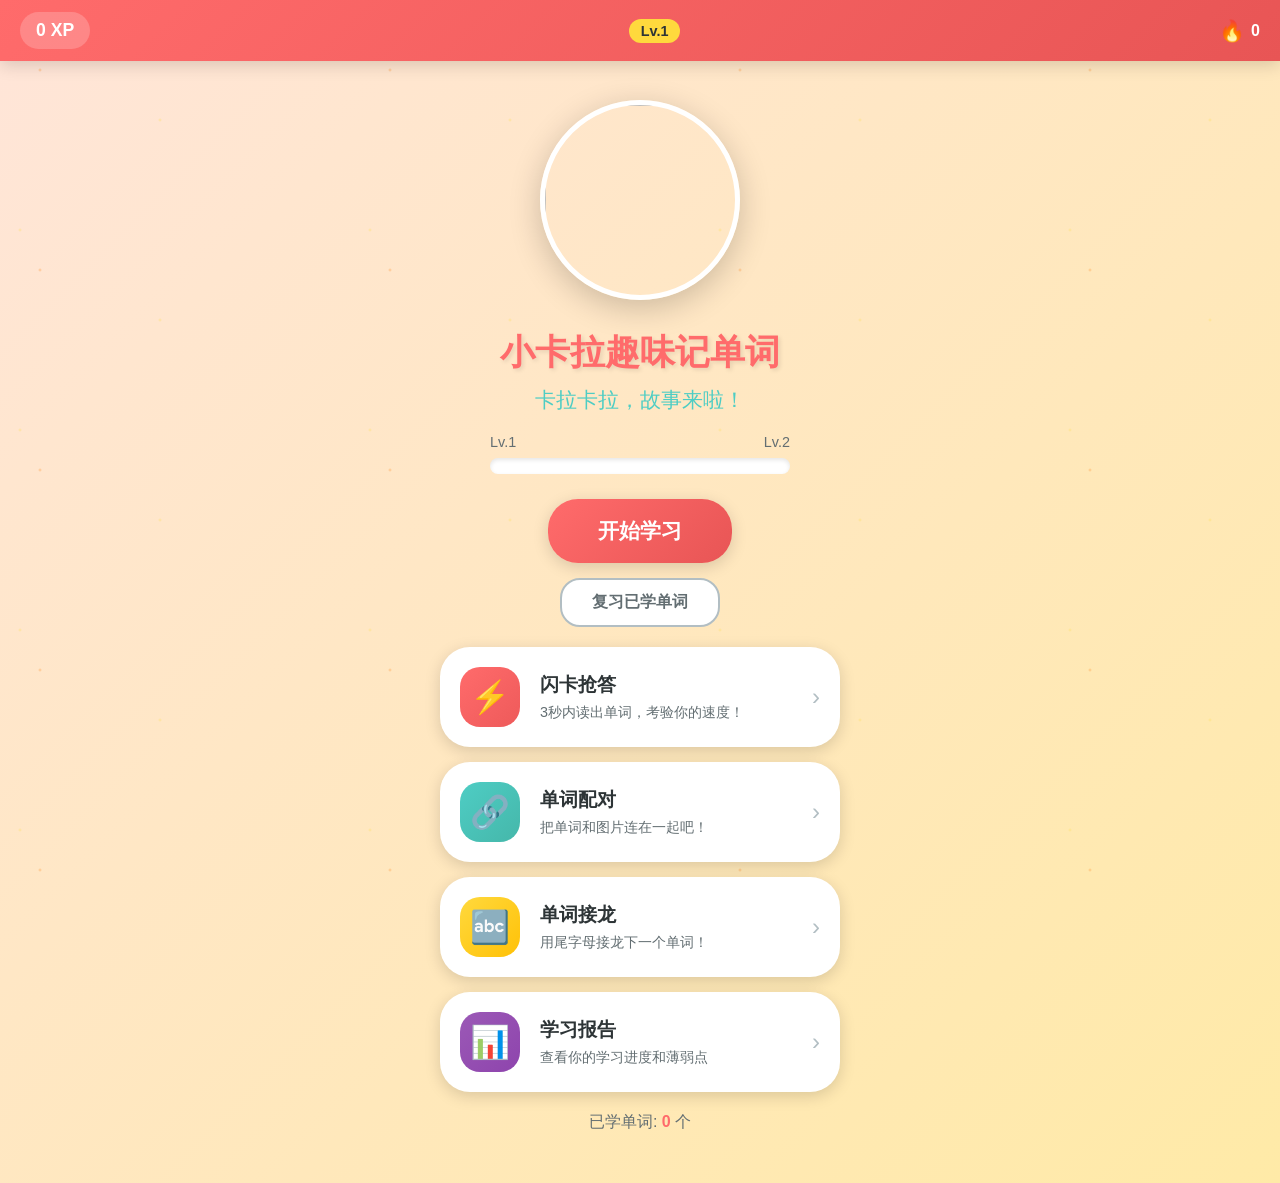
==== commit b904728e: "feat: 升级趣味记单词应用 - 新增闪卡游戏、单词配对接龙、学习报告功能 - 新增闪卡抢答模式：3秒倒计时，语音识别读出单词 - 新增单词配对游戏：单词与释义拖拽配对 - 新增单词接龙挑战：尾字母" ====
--- a/app/standalone.html
+++ b/app/standalone.html
@@ -6,18 +6,40 @@
     <title>小卡拉趣味记单词 - 多邻国风格版</title>
     <style>
 *{margin:0;padding:0;box-sizing:border-box}
-:root{--primary:#FF6B6B;--primary-light:#FF8E8E;--primary-dark:#E85555;--secondary:#4ECDC4;--secondary-light:#7EDDD6;--secondary-dark:#3DB8B0;--bg-main:#FFF9E6;--bg-card:#FFFFFF;--bg-gradient-start:#FFE5D9;--bg-gradient-end:#FFEAA7;--text-primary:#2D3436;--text-secondary:#636E72;--text-light:#B2BEC3;--success:#00B894;--success-light:#55EFC4;--error:#D63031;--error-light:#FF7675;--warning:#FDCB6E;--xp-gold:#FFD93D;--shadow-sm:0 2px 8px rgba(0,0,0,0.1);--shadow-md:0 4px 16px rgba(0,0,0,0.15);--shadow-lg:0 8px 32px rgba(0,0,0,0.2);--shadow-glow-success:0 0 30px rgba(0,184,148,0.6);--radius-sm:12px;--radius-md:20px;--radius-lg:30px;--radius-full:50%;--transition-fast:0.2s;--transition-normal:0.3s}
-body{font-family:'PingFang SC','Helvetica Neue',Arial,sans-serif;background:linear-gradient(135deg,var(--bg-gradient-start),var(--bg-gradient-end));min-height:100vh;color:var(--text-primary);overflow-x:hidden}
+:root{
+    --primary:#FF6B6B;--primary-light:#FF8E8E;--primary-dark:#E85555;
+    --secondary:#4ECDC4;--secondary-light:#7EDDD6;--secondary-dark:#3DB8B0;
+    --bg-main:#FFF9E6;--bg-card:#FFFFFF;--bg-gradient-start:#FFE5D9;--bg-gradient-end:#FFEAA7;
+    --text-primary:#2D3436;--text-secondary:#636E72;--text-light:#B2BEC3;
+    --success:#00B894;--success-light:#55EFC4;--error:#D63031;--error-light:#FF7675;
+    --warning:#FDCB6E;--xp-gold:#FFD93D;
+    /* 单词类别颜色编码 */
+    --cat-animal:#4D96FF;--cat-food:#FF9F43;--cat-action:#6BCB77;
+    --cat-color:#E84393;--cat-number:#9B59B6;--cat-body:#00CEC9;
+    --cat-object:#636E72;--cat-emotion:#FDCB6E;--cat-place:#E17055;
+    --shadow-sm:0 2px 8px rgba(0,0,0,0.1);--shadow-md:0 4px 16px rgba(0,0,0,0.15);
+    --shadow-lg:0 8px 32px rgba(0,0,0,0.2);--shadow-glow-success:0 0 30px rgba(0,184,148,0.6);
+    --radius-sm:12px;--radius-md:20px;--radius-lg:30px;--radius-full:50%;
+    --transition-fast:0.2s;--transition-normal:0.3s;
+    --font-child:'Comic Sans MS','PingFang SC','Microsoft YaHei',sans-serif;
+}
+body{font-family:var(--font-child);background:linear-gradient(135deg,var(--bg-gradient-start),var(--bg-gradient-end));min-height:100vh;color:var(--text-primary);overflow-x:hidden}
 #app{max-width:100%;min-height:100vh;position:relative}
+
+/* 顶部状态栏 */
 .top-status-bar{position:fixed;top:0;left:0;right:0;background:linear-gradient(135deg,var(--primary),var(--primary-dark));padding:12px 20px;display:flex;justify-content:space-between;align-items:center;z-index:100;box-shadow:var(--shadow-md)}
 .xp-display{display:flex;align-items:center;gap:8px;background:rgba(255,255,255,0.2);padding:8px 16px;border-radius:var(--radius-lg);color:white;font-weight:600}
 .xp-value{font-size:1.1rem}.level-badge{background:var(--xp-gold);color:var(--text-primary);padding:4px 12px;border-radius:var(--radius-lg);font-weight:700;font-size:0.9rem}
 .streak-display{display:flex;align-items:center;gap:6px;color:white;font-weight:600}
 .streak-icon{font-size:1.3rem;animation:flicker 1s ease-in-out infinite alternate}
 @keyframes flicker{0%{transform:scale(1);filter:brightness(1)}100%{transform:scale(1.1);filter:brightness(1.2)}}
+
+/* 页面通用样式 */
 .page{display:none;min-height:100vh;padding:70px 20px 20px;position:relative}
 .page.active{display:flex;flex-direction:column;animation:fadeIn 0.5s ease}
 @keyframes fadeIn{from{opacity:0;transform:translateY(20px)}to{opacity:1;transform:translateY(0)}}
+
+/* 首页样式 */
 .home-content{flex:1;display:flex;flex-direction:column;align-items:center;justify-content:center;padding:30px 20px;text-align:center}
 .character-container{margin-bottom:20px}
 .character-img{width:200px;height:200px;border-radius:var(--radius-full);object-fit:cover;box-shadow:var(--shadow-lg);border:5px solid var(--bg-card)}
@@ -33,19 +55,26 @@
 @keyframes speakingBounce{0%,100%{transform:translateY(0)}25%{transform:translateY(-8px)}50%{transform:translateY(-3px)}75%{transform:translateY(-10px)}}
 .bounce{animation:bounce 1s ease infinite}
 @keyframes bounce{0%,100%{transform:translateY(0)}50%{transform:translateY(-15px)}}
+
 .app-title{font-size:2.2rem;font-weight:700;color:var(--primary);margin-bottom:10px;text-shadow:2px 2px 4px rgba(0,0,0,0.1)}
 .app-slogan{font-size:1.3rem;color:var(--secondary);margin-bottom:20px;font-weight:500;animation:wiggle 2s ease-in-out infinite}
 @keyframes wiggle{0%,100%{transform:rotate(-2deg)}50%{transform:rotate(2deg)}}
+
+/* 等级进度条 */
 .level-progress-container{width:100%;max-width:300px;margin-bottom:25px}
 .level-progress-label{display:flex;justify-content:space-between;margin-bottom:8px;font-size:0.9rem;color:var(--text-secondary)}
 .level-progress-bar{height:16px;background:var(--bg-card);border-radius:var(--radius-lg);overflow:hidden;box-shadow:inset 0 2px 4px rgba(0,0,0,0.1)}
 .level-progress-fill{height:100%;background:linear-gradient(90deg,var(--xp-gold),#FFB347,var(--primary));border-radius:var(--radius-lg);transition:width 0.5s;overflow:hidden}
 .level-progress-fill::after{content:'';position:absolute;top:0;left:-100%;width:100%;height:100%;background:linear-gradient(90deg,transparent,rgba(255,255,255,0.4),transparent);animation:shimmer 2s infinite}
 @keyframes shimmer{100%{left:100%}}
+
+/* 连胜横幅 */
 .streak-banner{display:flex;align-items:center;justify-content:center;gap:10px;background:linear-gradient(135deg,#FF6B00,#FF8C00);color:white;padding:10px 25px;border-radius:var(--radius-lg);margin-bottom:20px;box-shadow:var(--shadow-md),0 0 20px rgba(255,107,0,0.3)}
 .streak-fire{font-size:1.8rem;animation:fire-glow 0.5s ease-in-out infinite alternate}
 @keyframes fire-glow{0%{transform:scale(1)}100%{transform:scale(1.15);filter:brightness(1.3) drop-shadow(0 0 10px #FF6B00)}}
 .streak-days{font-size:1.3rem;font-weight:700}
+
+/* 主按钮样式 */
 .btn{border:none;border-radius:var(--radius-md);cursor:pointer;font-weight:600;transition:all var(--transition-normal);display:flex;align-items:center;justify-content:center;gap:8px;font-family:inherit;position:relative;overflow:hidden}
 .btn:active{transform:scale(0.95)}.btn:disabled{opacity:0.6;cursor:not-allowed}
 .btn-primary{background:linear-gradient(135deg,var(--primary),var(--primary-dark));color:white;box-shadow:var(--shadow-md)}
@@ -63,6 +92,14 @@
 .btn-record{background:linear-gradient(135deg,var(--primary),var(--primary-dark));color:white;padding:16px 30px;font-size:1.1rem;box-shadow:var(--shadow-md)}
 .btn-record.recording{background:linear-gradient(135deg,var(--error),var(--error-light));animation:recordPulse 1s ease infinite}
 @keyframes recordPulse{0%,100%{transform:scale(1)}50%{transform:scale(1.05)}}
+
+/* 游戏按钮 */
+.btn-game{background:linear-gradient(135deg,#6C5CE7,#A29BFE);color:white;padding:16px 25px;font-size:1.1rem;box-shadow:var(--shadow-md)}
+.btn-game:hover{transform:translateY(-3px);box-shadow:var(--shadow-lg)}
+.btn-game.active-game{background:linear-gradient(135deg,#00B894,#00CEC9);animation:gamePulse 1s ease infinite}
+@keyframes gamePulse{0%,100%{transform:scale(1)}50%{transform:scale(1.02)}}
+
+/* 学习页头部 */
 .learn-header{display:flex;align-items:center;gap:15px;margin-bottom:15px;padding:10px 0}
 .level-indicator{display:flex;align-items:center;gap:8px;background:var(--bg-card);padding:8px 16px;border-radius:var(--radius-md);box-shadow:var(--shadow-sm);font-weight:600;color:var(--text-secondary)}
 .progress-bar{flex:1;height:16px;background:var(--bg-card);border-radius:var(--radius-lg);overflow:hidden;box-shadow:inset 0 2px 4px rgba(0,0,0,0.1)}
@@ -70,20 +107,39 @@
 .progress-label{font-size:1rem;font-weight:600;color:var(--text-secondary);min-width:50px;text-align:right}
 .learn-content{flex:1;display:flex;flex-direction:column;align-items:center;padding:10px 0}
 .learn-character .character-img{width:120px;height:120px}
+
+/* 单词卡片 - 带颜色编码 */
 .word-card{background:var(--bg-card);padding:25px 50px;border-radius:var(--radius-lg);box-shadow:var(--shadow-md);text-align:center;margin:15px 0;min-width:280px;position:relative;overflow:hidden}
+.word-card::before{content:'';position:absolute;top:0;left:0;right:0;height:6px;background:var(--primary)}
+.word-card.cat-animal::before{background:var(--cat-animal)}
+.word-card.cat-food::before{background:var(--cat-food)}
+.word-card.cat-action::before{background:var(--cat-action)}
+.word-card.cat-color::before{background:var(--cat-color)}
+.word-card.cat-number::before{background:var(--cat-number)}
+.word-card.cat-body::before{background:var(--cat-body)}
+.word-card.cat-object::before{background:var(--cat-object)}
+.word-card.cat-emotion::before{background:var(--cat-emotion)}
+.word-card.cat-place::before{background:var(--cat-place)}
+.word-card.cat-other::before{background:var(--text-light)}
+
 @keyframes slide-in-right{from{opacity:0;transform:translateX(100px)}to{opacity:1;transform:translateX(0)}}
 .word-card-enter{animation:slide-in-right 0.4s ease forwards}
 .word-card.correct::before{content:'';position:absolute;top:0;left:-100%;width:100%;height:100%;background:linear-gradient(90deg,transparent,rgba(0,184,148,0.3),transparent);animation:green-flash 0.5s ease forwards}
 @keyframes green-flash{0%{left:-100%}100%{left:100%}}
 .word-card.wrong{animation:shake 0.5s ease}
 @keyframes shake{0%,100%{transform:translateX(0)}10%,30%,50%,70%,90%{transform:translateX(-5px)}20%,40%,60%,80%{transform:translateX(5px)}}
-.word-english{font-size:2.8rem;font-weight:700;color:var(--primary);margin-bottom:8px;letter-spacing:2px}
+.word-english{font-size:2.8rem;font-weight:700;color:var(--primary);margin-bottom:8px;letter-spacing:2px;font-family:var(--font-child)}
 .word-chinese{font-size:1.5rem;color:var(--text-secondary)}
+.word-category-tag{position:absolute;top:15px;right:15px;font-size:0.8rem;padding:4px 10px;border-radius:20px;color:white;font-weight:600}
+
+/* 星星特效 */
 .xp-popup{position:absolute;top:-30px;right:-20px;font-size:1.5rem;font-weight:700;color:var(--xp-gold);text-shadow:0 0 10px rgba(255,217,61,0.5);animation:xp-float 1s ease forwards;pointer-events:none}
 @keyframes xp-float{0%{opacity:1;transform:translateY(0) scale(1)}100%{opacity:0;transform:translateY(-60px) scale(1.5)}}
 .stars-container{position:fixed;top:0;left:0;width:100%;height:100%;pointer-events:none;z-index:1000}
 .star{position:absolute;font-size:2rem;animation:star-fly 1s ease forwards}
 @keyframes star-fly{0%{opacity:1;transform:translate(0,0) scale(0)}50%{opacity:1;transform:translate(var(--tx),var(--ty)) scale(1.2)}100%{opacity:0;transform:translate(calc(var(--tx)*1.5),calc(var(--ty)*1.5)) scale(0.5)}}
+
+/* 故事框 */
 .story-box{background:linear-gradient(135deg,#FFF9E6,#FFF5DB);border:3px solid var(--warning);border-radius:var(--radius-md);padding:20px;margin:15px 0;width:100%;max-width:400px}
 .story-header{display:flex;align-items:center;justify-content:space-between;gap:8px;margin-bottom:12px}
 .story-header-left{display:flex;align-items:center;gap:8px}
@@ -91,12 +147,16 @@
 .btn-story-listen{background:linear-gradient(135deg,var(--warning),#FFB300);color:white;padding:8px 16px;font-size:0.9rem;border-radius:var(--radius-sm);box-shadow:var(--shadow-sm);white-space:nowrap}
 .btn-story-listen.playing{animation:storyBtnPulse 0.8s ease infinite}
 .story-content{font-size:1.1rem;line-height:1.8;color:var(--text-primary);text-align:left}
+
+/* 操作按钮区域 */
 .action-buttons{display:flex;gap:20px;margin:20px 0;flex-wrap:wrap;justify-content:center}
 .feedback-area{min-height:100px;display:flex;align-items:center;justify-content:center;width:100%;max-width:400px;position:relative}
 .feedback-item{display:flex;align-items:center;gap:12px;padding:15px 25px;border-radius:var(--radius-md);font-size:1.2rem;font-weight:600;animation:feedbackPop 0.5s ease}
 @keyframes feedbackPop{0%{transform:scale(0);opacity:0}50%{transform:scale(1.1)}100%{transform:scale(1);opacity:1}}
 .feedback-success{background:linear-gradient(135deg,var(--success-light),var(--success));color:white;box-shadow:var(--shadow-glow-success)}
 .feedback-error{background:linear-gradient(135deg,var(--error-light),var(--error));color:white;box-shadow:var(--shadow-md)}
+
+/* 完成页 */
 .complete-content{flex:1;display:flex;flex-direction:column;align-items:center;justify-content:center;text-align:center;padding:30px 20px}
 .complete-title{font-size:2.5rem;color:var(--primary);margin-bottom:15px;text-shadow:2px 2px 4px rgba(0,0,0,0.1)}
 .complete-message{font-size:1.3rem;color:var(--text-secondary);margin-bottom:20px}
@@ -105,9 +165,103 @@
 .stat-value{font-size:2rem;font-weight:700;color:var(--primary)}.stat-label{font-size:0.9rem;color:var(--text-secondary);margin-top:5px}
 .xp-earned{background:linear-gradient(135deg,var(--xp-gold),#FFB347);color:var(--text-primary);padding:15px 30px;border-radius:var(--radius-lg);font-size:1.3rem;font-weight:700;margin-bottom:25px;box-shadow:var(--shadow-md),0 0 20px rgba(255,217,61,0.4);animation:xp-earned-pulse 1s ease infinite}
 @keyframes xp-earned-pulse{0%,100%{transform:scale(1)}50%{transform:scale(1.05)}}
-.confetti-container{position:fixed;top:0;left:0;width:100%;height:100%;pointer-events:none;z-index:999;overflow:hidden}
-.confetti{position:absolute;width:10px;height:10px;top:-10px;animation:confetti-fall linear forwards}
-@keyframes confetti-fall{0%{opacity:1;transform:translateY(0) rotate(0)}100%{opacity:0;transform:translateY(100vh) rotate(720deg)}}
+
+/* ===== 游戏页面样式 ===== */
+
+/* 游戏选择页 */
+.game-menu{display:flex;flex-direction:column;gap:15px;width:100%;max-width:400px;margin-top:20px}
+.game-menu-item{background:var(--bg-card);border-radius:var(--radius-lg);padding:20px;display:flex;align-items:center;gap:20px;box-shadow:var(--shadow-md);cursor:pointer;transition:all 0.3s}
+.game-menu-item:hover{transform:translateX(10px);box-shadow:var(--shadow-lg)}
+.game-menu-icon{width:60px;height:60px;border-radius:var(--radius-md);display:flex;align-items:center;justify-content:center;font-size:2rem;color:white}
+.game-menu-icon.flash{background:linear-gradient(135deg,#FF6B6B,#EE5A5A)}
+.game-menu-icon.match{background:linear-gradient(135deg,#4ECDC4,#45B7AA)}
+.game-menu-icon.chain{background:linear-gradient(135deg,#FFD93D,#FFC107)}
+.game-menu-icon.review{background:linear-gradient(135deg,#9B59B6,#8E44AD)}
+.game-menu-info{flex:1;text-align:left}
+.game-menu-title{font-size:1.2rem;font-weight:700;color:var(--text-primary);margin-bottom:5px}
+.game-menu-desc{font-size:0.9rem;color:var(--text-secondary)}
+.game-menu-arrow{font-size:1.5rem;color:var(--text-light)}
+
+/* 闪卡抢答游戏 */
+.game-header{display:flex;align-items:center;justify-content:space-between;width:100%;max-width:500px;margin-bottom:20px}
+.game-timer{background:var(--bg-card);padding:10px 20px;border-radius:var(--radius-md);box-shadow:var(--shadow-sm);display:flex;align-items:center;gap:10px;font-weight:700;font-size:1.3rem}
+.timer-circle{width:50px;height:50px;border-radius:50%;border:4px solid var(--primary);display:flex;align-items:center;justify-content:center;transition:all 0.3s}
+.timer-circle.warning{border-color:var(--warning);color:var(--warning);animation:pulse 0.5s ease infinite}
+.timer-circle.danger{border-color:var(--error);color:var(--error);animation:pulse 0.3s ease infinite}
+@keyframes pulse{0%,100%{transform:scale(1)}50%{transform:scale(1.1)}}
+.game-score{background:linear-gradient(135deg,var(--xp-gold),#FFB347);padding:10px 20px;border-radius:var(--radius-md);font-weight:700;color:var(--text-primary)}
+.game-combo{background:linear-gradient(135deg,var(--primary),var(--primary-dark));color:white;padding:8px 15px;border-radius:var(--radius-md);font-weight:700}
+
+.flash-card{background:var(--bg-card);width:90%;max-width:400px;aspect-ratio:3/4;border-radius:var(--radius-lg);box-shadow:var(--shadow-lg);display:flex;flex-direction:column;align-items:center;justify-content:center;position:relative;overflow:hidden;margin:20px 0}
+.flash-card-front{position:absolute;inset:0;display:flex;flex-direction:column;align-items:center;justify-content:center;backface-visibility:hidden}
+.flash-card-back{position:absolute;inset:0;display:flex;flex-direction:column;align-items:center;justify-content:center;backface-visibility:hidden;transform:rotateY(180deg)}
+.flash-word{font-size:3.5rem;font-weight:700;color:var(--primary);font-family:var(--font-child)}
+.flash-hint{font-size:1.2rem;color:var(--text-secondary);margin-top:20px}
+.flash-answer{font-size:2.5rem;font-weight:700;color:var(--text-primary);margin-bottom:10px}
+.flash-translation{font-size:1.5rem;color:var(--text-secondary)}
+.flash-image{width:150px;height:150px;border-radius:var(--radius-lg);object-fit:cover;margin-bottom:15px}
+.flash-card.flipped{transform:rotateY(180deg)}
+.flash-card.flipping{transition:transform 0.6s}
+
+.flash-buttons{display:flex;gap:20px;margin-top:20px;flex-wrap:wrap;justify-content:center}
+.btn-skip{background:linear-gradient(135deg,#636E72,#B2BEC3);color:white;padding:15px 30px;font-size:1.1rem;box-shadow:var(--shadow-md)}
+.btn-skip:hover{transform:translateY(-2px)}
+
+/* 单词配对游戏 */
+.match-game-area{width:100%;max-width:500px;display:flex;flex-direction:column;gap:20px}
+.match-grid{display:grid;grid-template-columns:repeat(3,1fr);gap:15px;padding:15px}
+.match-card{background:var(--bg-card);border-radius:var(--radius-md);aspect-ratio:1;display:flex;align-items:center;justify-content:center;box-shadow:var(--shadow-sm);cursor:pointer;transition:all 0.3s;font-size:1.5rem;font-weight:700;color:var(--text-primary);position:relative;overflow:hidden}
+.match-card:hover{transform:scale(1.05);box-shadow:var(--shadow-md)}
+.match-card.selected{border:3px solid var(--primary);transform:scale(1.05)}
+.match-card.matched{background:var(--success);color:white;cursor:default;animation:matchSuccess 0.5s ease}
+@keyframes matchSuccess{0%{transform:scale(1)}50%{transform:scale(1.2)}100%{transform:scale(1)}}
+.match-card.wrong{background:var(--error);color:white;animation:wrongShake 0.5s ease}
+@keyframes wrongShake{0%,100%{transform:translateX(0)}25%{transform:translateX(-10px)}75%{transform:translateX(10px)}}
+.match-card-image{width:80%;height:80%;object-fit:contain;border-radius:var(--radius-sm)}
+.match-score-display{display:flex;justify-content:space-around;width:100%;max-width:300px;margin-bottom:10px}
+.match-stat{background:var(--bg-card);padding:10px 20px;border-radius:var(--radius-md);text-align:center;box-shadow:var(--shadow-sm)}
+.match-stat-value{font-size:1.5rem;font-weight:700;color:var(--primary)}
+.match-stat-label{font-size:0.8rem;color:var(--text-secondary)}
+
+/* 单词接龙游戏 */
+.chain-game{width:100%;max-width:500px;display:flex;flex-direction:column;align-items:center;gap:20px}
+.chain-display{background:var(--bg-card);padding:30px;border-radius:var(--radius-lg);box-shadow:var(--shadow-md);text-align:center;width:100%}
+.chain-current-word{font-size:3rem;font-weight:700;color:var(--primary);font-family:var(--font-child);margin-bottom:10px}
+.chain-hint{font-size:1rem;color:var(--text-secondary)}
+.chain-letter-hint{font-size:1.5rem;color:var(--secondary);margin-top:10px;font-weight:700}
+.chain-options{display:grid;grid-template-columns:repeat(2,1fr);gap:15px;width:100%}
+.chain-option{background:var(--bg-card);padding:20px;border-radius:var(--radius-md);box-shadow:var(--shadow-sm);cursor:pointer;transition:all 0.3s;text-align:center}
+.chain-option:hover{transform:scale(1.05);box-shadow:var(--shadow-md)}
+.chain-option.correct{background:var(--success);color:white}
+.chain-option.wrong{background:var(--error);color:white}
+.chain-chain-display{display:flex;flex-wrap:wrap;gap:10px;justify-content:center;margin-top:15px;padding:15px;background:var(--bg-gradient-start);border-radius:var(--radius-md)}
+.chain-word-badge{background:var(--secondary);color:white;padding:5px 15px;border-radius:20px;font-size:0.9rem;font-weight:600}
+
+/* 评估报告 */
+.report-container{width:100%;max-width:500px;background:var(--bg-card);border-radius:var(--radius-lg);padding:25px;box-shadow:var(--shadow-md)}
+.report-header{text-align:center;margin-bottom:25px}
+.report-title{font-size:1.8rem;font-weight:700;color:var(--primary);margin-bottom:10px}
+.report-date{font-size:0.9rem;color:var(--text-secondary)}
+.report-stats{display:grid;grid-template-columns:repeat(2,1fr);gap:15px;margin-bottom:25px}
+.report-stat-card{background:var(--bg-gradient-start);padding:20px;border-radius:var(--radius-md);text-align:center}
+.report-stat-icon{font-size:2rem;margin-bottom:10px}
+.report-stat-value{font-size:1.8rem;font-weight:700;color:var(--primary)}
+.report-stat-label{font-size:0.9rem;color:var(--text-secondary)}
+.report-weak-words{background:#FFF5F5;border:2px solid var(--error-light);border-radius:var(--radius-md);padding:15px;margin-bottom:20px}
+.report-weak-title{font-size:1.1rem;font-weight:700;color:var(--error);margin-bottom:10px;display:flex;align-items:center;gap:8px}
+.report-weak-list{display:flex;flex-wrap:wrap;gap:10px}
+.weak-word-tag{background:var(--error-light);color:white;padding:8px 15px;border-radius:20px;font-size:0.9rem;cursor:pointer;transition:all 0.3s}
+.weak-word-tag:hover{background:var(--error);transform:scale(1.05)}
+.report-chart{height:150px;display:flex;align-items:flex-end;justify-content:space-around;padding:20px;background:var(--bg-gradient-start);border-radius:var(--radius-md)}
+.chart-bar{width:40px;background:linear-gradient(to top,var(--primary),var(--primary-light));border-radius:var(--radius-sm) var(--radius-sm) 0 0;transition:height 0.5s ease;position:relative}
+.chart-bar::after{content:attr(data-label);position:absolute;bottom:-25px;left:50%;transform:translateX(-50%);font-size:0.7rem;color:var(--text-secondary);white-space:nowrap}
+
+/* 强化练习 */
+.intensify-banner{background:linear-gradient(135deg,var(--error),var(--error-light));color:white;padding:15px;border-radius:var(--radius-md);text-align:center;margin-bottom:20px;box-shadow:var(--shadow-md)}
+.intensify-title{font-size:1.3rem;font-weight:700;margin-bottom:5px}
+.intensify-desc{font-size:0.9rem;opacity:0.9}
+
+/* 通用加载/提示 */
 .loading-overlay{position:fixed;top:0;left:0;right:0;bottom:0;background:rgba(255,249,230,0.95);display:none;flex-direction:column;align-items:center;justify-content:center;z-index:1000}
 .loading-overlay.active{display:flex}
 .loading-spinner{width:60px;height:60px;border:5px solid var(--bg-card);border-top-color:var(--primary);border-radius:var(--radius-full);animation:spin 1s linear infinite}
@@ -115,234 +269,517 @@
 .loading-text{margin-top:20px;font-size:1.2rem;color:var(--text-secondary);animation:pulse 1.5s ease infinite}
 .toast{position:fixed;bottom:30px;left:50%;transform:translateX(-50%) translateY(100px);background:var(--text-primary);color:white;padding:15px 30px;border-radius:var(--radius-md);display:flex;align-items:center;gap:10px;font-size:1rem;font-weight:500;box-shadow:var(--shadow-lg);opacity:0;transition:all var(--transition-normal);z-index:1001}
 .toast.show{transform:translateX(-50%) translateY(0);opacity:1}
+.toast.success{background:var(--success)}
+.toast.error{background:var(--error)}
+
+.confetti-container{position:fixed;top:0;left:0;width:100%;height:100%;pointer-events:none;z-index:999;overflow:hidden}
+.confetti{position:absolute;width:10px;height:10px;top:-10px;animation:confetti-fall linear forwards}
+@keyframes confetti-fall{0%{opacity:1;transform:translateY(0) rotate(0)}100%{opacity:0;transform:translateY(100vh) rotate(720deg)}}
+
 .review-card{min-width:320px}
-@media(max-width:480px){.app-title{font-size:1.8rem}.character-img{width:160px;height:160px}.word-english{font-size:2.2rem}.word-card{padding:20px 30px;min-width:auto;width:100%}.btn-large{padding:15px 40px;font-size:1.1rem}.action-buttons{flex-direction:column;width:100%}.btn-audio,.btn-record,.btn-story{width:100%}.complete-stats{flex-direction:column;gap:20px}.page{padding-top:65px}}
+
+/* 背景装饰 */
 body::before{content:'';position:fixed;top:0;left:0;right:0;bottom:0;background-image:radial-gradient(2px 2px at 20px 30px,#FFE066,transparent),radial-gradient(2px 2px at 40px 70px,#FF9F43,transparent),radial-gradient(2px 2px at 160px 120px,#FFE066,transparent);background-size:350px 200px;animation:twinkle 4s linear infinite;pointer-events:none;z-index:-1;opacity:0.5}
 @keyframes twinkle{0%,100%{opacity:0.5}50%{opacity:0.8}}
+
+/* 响应式 */
+@media(max-width:480px){
+    .app-title{font-size:1.8rem}
+    .character-img{width:160px;height:160px}
+    .word-english{font-size:2.2rem}
+    .word-card{padding:20px 30px;min-width:auto;width:100%}
+    .btn-large{padding:15px 40px;font-size:1.1rem}
+    .action-buttons{flex-direction:column;width:100%}
+    .btn-audio,.btn-record,.btn-story,.btn-game{width:100%}
+    .complete-stats{flex-direction:column;gap:20px}
+    .page{padding-top:65px}
+    .flash-word{font-size:2.5rem}
+    .match-grid{grid-template-columns:repeat(3,1fr);gap:10px}
+    .chain-options{grid-template-columns:1fr}
+    .report-stats{grid-template-columns:1fr}
+}
     </style>
 </head>
 <body>
 <div id="app">
-<div class="top-status-bar">
-<div class="xp-display"><span class="xp-value" id="total-xp">0 XP</span></div>
-<div class="level-badge" id="level-badge">Lv.1</div>
-<div class="streak-display"><span class="streak-icon">*</span><span id="streak-count">0</span></div>
+    <!-- 顶部状态栏 -->
+    <div class="top-status-bar">
+        <div class="xp-display"><span class="xp-value" id="total-xp">0 XP</span></div>
+        <div class="level-badge" id="level-badge">Lv.1</div>
+        <div class="streak-display"><span class="streak-icon">🔥</span><span id="streak-count">0</span></div>
+    </div>
+
+    <!-- 首页 -->
+    <div id="home-page" class="page active">
+        <div class="home-content">
+            <div class="streak-banner" id="streak-banner" style="display:none">
+                <span class="streak-fire">🔥</span>
+                <span>连胜</span><span class="streak-days" id="streak-days">1</span><span>天</span>
+            </div>
+            <div class="character-container">
+                <img src="./images/小卡拉_开心打招呼.jpg" class="character-img character-idle" id="home-character">
+            </div>
+            <h1 class="app-title">小卡拉趣味记单词</h1>
+            <p class="app-slogan">卡拉卡拉，故事来啦！</p>
+            <div class="level-progress-container">
+                <div class="level-progress-label">
+                    <span id="current-level-text">Lv.1</span><span id="next-level-text">Lv.2</span>
+                </div>
+                <div class="level-progress-bar">
+                    <div class="level-progress-fill" id="level-progress-fill" style="width:0%"></div>
+                </div>
+            </div>
+            
+            <!-- 学习入口 -->
+            <button class="btn btn-primary btn-large" id="start-btn">开始学习</button>
+            <button class="btn btn-secondary btn-small" id="review-btn">复习已学单词</button>
+            
+            <!-- 游戏入口 -->
+            <div class="game-menu">
+                <div class="game-menu-item" id="game-flashcard">
+                    <div class="game-menu-icon flash">⚡</div>
+                    <div class="game-menu-info">
+                        <div class="game-menu-title">闪卡抢答</div>
+                        <div class="game-menu-desc">3秒内读出单词，考验你的速度！</div>
+                    </div>
+                    <div class="game-menu-arrow">›</div>
+                </div>
+                <div class="game-menu-item" id="game-match">
+                    <div class="game-menu-icon match">🔗</div>
+                    <div class="game-menu-info">
+                        <div class="game-menu-title">单词配对</div>
+                        <div class="game-menu-desc">把单词和图片连在一起吧！</div>
+                    </div>
+                    <div class="game-menu-arrow">›</div>
+                </div>
+                <div class="game-menu-item" id="game-chain">
+                    <div class="game-menu-icon chain">🔤</div>
+                    <div class="game-menu-info">
+                        <div class="game-menu-title">单词接龙</div>
+                        <div class="game-menu-desc">用尾字母接龙下一个单词！</div>
+                    </div>
+                    <div class="game-menu-arrow">›</div>
+                </div>
+                <div class="game-menu-item" id="game-report">
+                    <div class="game-menu-icon review">📊</div>
+                    <div class="game-menu-info">
+                        <div class="game-menu-title">学习报告</div>
+                        <div class="game-menu-desc">查看你的学习进度和薄弱点</div>
+                    </div>
+                    <div class="game-menu-arrow">›</div>
+                </div>
+            </div>
+            
+            <!-- 已学单词统计 -->
+            <div style="margin-top:20px;color:var(--text-secondary)">
+                已学单词: <span id="learned-count" style="color:var(--primary);font-weight:700">0</span> 个
+            </div>
+        </div>
+    </div>
+
+    <!-- 学习页 -->
+    <div id="learn-page" class="page">
+        <div class="learn-header">
+            <button class="btn btn-back" id="back-btn">返回</button>
+            <div class="level-indicator"><span id="level-indicator-text">第1关 / 共15关</span></div>
+            <div class="progress-bar"><div class="progress-fill" id="progress-fill"></div></div>
+            <span class="progress-label" id="progress-label">1/10</span>
+        </div>
+        <div class="learn-content">
+            <div class="character-container learn-character" id="learn-character-container">
+                <img src="./images/小卡拉_认真思考.jpg" class="character-img" id="learn-character">
+            </div>
+            <div class="word-card" id="word-card">
+                <span class="word-category-tag" id="word-category-tag"></span>
+                <div class="word-english" id="word-english">apple</div>
+                <div class="word-chinese" id="word-chinese">苹果</div>
+            </div>
+            <div class="story-box">
+                <div class="story-header">
+                    <div class="story-header-left"><span class="story-title">卡拉的故事</span></div>
+                    <button class="btn btn-story-listen" id="story-btn"><span id="story-btn-text">听故事</span></button>
+                </div>
+                <div class="story-content" id="story-content">小卡拉今天在果园里...</div>
+            </div>
+            <div class="action-buttons">
+                <button class="btn btn-audio" id="play-sound-btn">听发音</button>
+                <button class="btn btn-record" id="record-btn"><span id="record-text">跟读录音</span></button>
+            </div>
+            <div class="feedback-area" id="feedback-area"></div>
+        </div>
+        <div class="stars-container" id="stars-container"></div>
+    </div>
+
+    <!-- 复习页 -->
+    <div id="review-page" class="page">
+        <div class="learn-header">
+            <button class="btn btn-back" id="review-back-btn">返回</button>
+            <div class="level-indicator"><span id="review-level-indicator-text">复习模式</span></div>
+            <div class="progress-bar"><div class="progress-fill" id="review-progress-fill"></div></div>
+            <span class="progress-label" id="review-progress-label">1/5</span>
+        </div>
+        <div class="learn-content">
+            <div class="character-container learn-character" id="review-character-container">
+                <img src="./images/小卡拉_调皮鬼脸.jpg" class="character-img" id="review-character">
+            </div>
+            <div class="word-card review-card" id="review-word-card">
+                <span class="word-category-tag" id="review-word-category-tag"></span>
+                <div class="word-english" id="review-word-english">apple</div>
+                <div class="word-chinese" id="review-word-chinese">苹果</div>
+            </div>
+            <div class="story-box">
+                <div class="story-header">
+                    <div class="story-header-left"><span class="story-title">卡拉的故事</span></div>
+                    <button class="btn btn-story-listen" id="review-story-btn"><span id="review-story-btn-text">听故事</span></button>
+                </div>
+                <div class="story-content" id="review-story-content">小卡拉今天学了一个新单词...</div>
+            </div>
+            <div class="action-buttons">
+                <button class="btn btn-audio" id="review-play-btn">听发音</button>
+                <button class="btn btn-record" id="review-record-btn"><span id="review-record-text">跟读录音</span></button>
+            </div>
+            <div class="feedback-area" id="review-feedback-area"></div>
+        </div>
+        <div class="stars-container" id="review-stars-container"></div>
+    </div>
+
+    <!-- 闪卡抢答游戏页 -->
+    <div id="flashcard-page" class="page">
+        <div class="learn-header">
+            <button class="btn btn-back" id="flashcard-back-btn">返回</button>
+            <div class="game-score"><span id="flashcard-score">0</span> 分</div>
+            <div class="game-timer">
+                <div class="timer-circle" id="flashcard-timer">3</div>
+            </div>
+            <div class="game-combo" id="flashcard-combo" style="display:none">🔥 连击 <span id="combo-count">0</span></div>
+        </div>
+        <div class="learn-content">
+            <div class="flash-card" id="flash-card">
+                <div class="flash-card-front">
+                    <div class="flash-word" id="flash-word">APPLE</div>
+                    <div class="flash-hint" id="flash-hint">是什么水果？</div>
+                </div>
+                <div class="flash-card-back">
+                    <div class="flash-translation" id="flash-answer">苹果</div>
+                    <div style="font-size:1.2rem;color:var(--text-secondary);margin-top:15px" id="flash-full-word">apple</div>
+                </div>
+            </div>
+            <div class="flash-buttons">
+                <button class="btn btn-audio" id="flashcard-speak-btn">读出来</button>
+                <button class="btn btn-skip" id="flashcard-skip-btn">跳过</button>
+            </div>
+            <div style="margin-top:30px;text-align:center;color:var(--text-secondary);font-size:0.9rem">
+                提示：点击"读出来"按钮，用语音读出这个单词！
+            </div>
+        </div>
+    </div>
+
+    <!-- 单词配对游戏页 -->
+    <div id="match-page" class="page">
+        <div class="learn-header">
+            <button class="btn btn-back" id="match-back-btn">返回</button>
+            <div class="game-score">配对: <span id="match-score">0</span>/<span id="match-total">0</span></div>
+        </div>
+        <div class="learn-content">
+            <div class="match-score-display">
+                <div class="match-stat">
+                    <div class="match-stat-value" id="match-correct">0</div>
+                    <div class="match-stat-label">正确</div>
+                </div>
+                <div class="match-stat">
+                    <div class="match-stat-value" id="match-attempts">0</div>
+                    <div class="match-stat-label">尝试</div>
+                </div>
+            </div>
+            <div class="match-game-area">
+                <div class="match-grid" id="match-grid">
+                    <!-- 动态生成 -->
+                </div>
+                <div id="match-result" style="text-align:center;margin-top:20px;display:none">
+                    <div style="font-size:1.5rem;font-weight:700;color:var(--success);margin-bottom:15px">🎉 太棒了！全部配对成功！</div>
+                    <button class="btn btn-primary" id="match-restart-btn">再来一局</button>
+                </div>
+            </div>
+        </div>
+    </div>
+
+    <!-- 单词接龙游戏页 -->
+    <div id="chain-page" class="page">
+        <div class="learn-header">
+            <button class="btn btn-back" id="chain-back-btn">返回</button>
+            <div class="game-score">接龙: <span id="chain-count">0</span> 个</div>
+        </div>
+        <div class="learn-content">
+            <div class="chain-game">
+                <div class="chain-chain-display" id="chain-chain">
+                    <!-- 接龙单词链 -->
+                </div>
+                <div class="chain-display">
+                    <div class="chain-current-word" id="chain-current-word">APPLE</div>
+                    <div class="chain-hint">请找出一个以 <span id="chain-required-letter" style="color:var(--primary);font-weight:700">E</span> 开头的单词：</div>
+                    <div class="chain-letter-hint" id="chain-hint-text">上一个单词是 APPLE，尾字母是 E</div>
+                </div>
+                <div class="chain-options" id="chain-options">
+                    <!-- 动态生成选项 -->
+                </div>
+                <div id="chain-result" style="text-align:center;margin-top:20px;display:none">
+                    <div style="font-size:1.5rem;font-weight:700;color:var(--success);margin-bottom:15px">🎉 接龙成功！</div>
+                    <div style="margin-bottom:15px">连续接龙: <span id="chain-final-count" style="color:var(--primary);font-weight:700">0</span> 个</div>
+                    <button class="btn btn-primary" id="chain-restart-btn">再来一局</button>
+                </div>
+            </div>
+        </div>
+    </div>
+
+    <!-- 学习报告页 -->
+    <div id="report-page" class="page">
+        <div class="learn-header">
+            <button class="btn btn-back" id="report-back-btn">返回</button>
+            <div class="level-indicator">学习报告</div>
+        </div>
+        <div class="learn-content">
+            <div class="report-container">
+                <div class="report-header">
+                    <div class="report-title">📊 学习报告</div>
+                    <div class="report-date" id="report-date">2024年1月1日</div>
+                </div>
+                <div class="report-stats">
+                    <div class="report-stat-card">
+                        <div class="report-stat-icon">📚</div>
+                        <div class="report-stat-value" id="report-learned">0</div>
+                        <div class="report-stat-label">已学单词</div>
+                    </div>
+                    <div class="report-stat-card">
+                        <div class="report-stat-icon">🔥</div>
+                        <div class="report-stat-value" id="report-streak">0</div>
+                        <div class="report-stat-label">连续天数</div>
+                    </div>
+                    <div class="report-stat-card">
+                        <div class="report-stat-icon">⭐</div>
+                        <div class="report-stat-value" id="report-total-xp">0</div>
+                        <div class="report-stat-label">总经验值</div>
+                    </div>
+                    <div class="report-stat-card">
+                        <div class="report-stat-icon">🎯</div>
+                        <div class="report-stat-value" id="report-accuracy">0%</div>
+                        <div class="report-stat-label">正确率</div>
+                    </div>
+                </div>
+                <div class="report-weak-words" id="report-weak-section" style="display:none">
+                    <div class="report-weak-title">⚠️ 需要加强的单词</div>
+                    <div class="report-weak-list" id="report-weak-list">
+                        <!-- 动态生成 -->
+                    </div>
+                </div>
+                <div style="margin-top:20px">
+                    <div style="font-size:1rem;font-weight:600;margin-bottom:10px;color:var(--text-primary)">📈 学习进度</div>
+                    <div class="report-chart" id="report-chart">
+                        <!-- 动态生成 -->
+                    </div>
+                </div>
+                <button class="btn btn-primary" style="width:100%;margin-top:20px" id="intensify-btn">强化练习</button>
+            </div>
+        </div>
+    </div>
+
+    <!-- 强化练习页 -->
+    <div id="intensify-page" class="page">
+        <div class="learn-header">
+            <button class="btn btn-back" id="intensify-back-btn">返回</button>
+            <div class="level-indicator">强化练习</div>
+            <div class="progress-bar"><div class="progress-fill" id="intensify-progress-fill"></div></div>
+            <span class="progress-label" id="intensify-progress-label">1/5</span>
+        </div>
+        <div class="learn-content">
+            <div class="intensify-banner">
+                <div class="intensify-title">💪 强化练习</div>
+                <div class="intensify-desc">这些是你需要多练习的单词，加油！</div>
+            </div>
+            <div class="character-container learn-character" id="intensify-character-container">
+                <img src="./images/小卡拉_认真思考.jpg" class="character-img" id="intensify-character">
+            </div>
+            <div class="word-card" id="intensify-word-card">
+                <div class="word-english" id="intensify-word-english">apple</div>
+                <div class="word-chinese" id="intensify-word-chinese">苹果</div>
+            </div>
+            <div class="action-buttons">
+                <button class="btn btn-audio" id="intensify-play-btn">听发音</button>
+                <button class="btn btn-record" id="intensify-record-btn"><span id="intensify-record-text">跟读录音</span></button>
+            </div>
+            <div class="feedback-area" id="intensify-feedback-area"></div>
+        </div>
+        <div class="stars-container" id="intensify-stars-container"></div>
+    </div>
+
+    <!-- 完成页 -->
+    <div id="complete-page" class="page">
+        <div class="complete-content">
+            <div class="character-container">
+                <img src="./images/小卡拉_得意欢呼.jpg" class="character-img bounce" id="complete-character">
+            </div>
+            <h1 class="complete-title" id="complete-title">太棒啦</h1>
+            <p class="complete-message" id="complete-message">你已经完成了本次学习</p>
+            <div class="xp-earned" id="xp-earned"><span>+0 XP</span></div>
+            <div class="complete-stats">
+                <div class="stat-item"><span class="stat-value" id="stat-correct">0</span><span class="stat-label">答对</span></div>
+                <div class="stat-item"><span class="stat-value" id="stat-learned">0</span><span class="stat-label">已学单词</span></div>
+                <div class="stat-item"><span class="stat-value" id="stat-level">Lv.1</span><span class="stat-label">当前等级</span></div>
+            </div>
+            <button class="btn btn-primary btn-large" id="continue-btn">继续学习</button>
+            <button class="btn btn-secondary btn-small" id="home-btn">返回首页</button>
+        </div>
+        <div class="confetti-container" id="confetti-container"></div>
+    </div>
+
+    <!-- 加载和提示 -->
+    <div class="loading-overlay" id="loading-overlay">
+        <div class="loading-spinner"></div>
+        <p class="loading-text">小卡拉在准备...</p>
+    </div>
+    <div class="toast" id="toast"><span class="toast-message"></span></div>
 </div>
 
-<div id="home-page" class="page active">
-<div class="home-content">
-<div class="streak-banner" id="streak-banner" style="display:none">
-<span class="streak-fire">*</span>
-<span>连胜</span><span class="streak-days" id="streak-days">1</span><span>天</span>
-</div>
-<div class="character-container">
-<img src="../角色设计/小卡拉_开心打招呼.jpg" class="character-img character-idle" id="home-character">
-</div>
-<h1 class="app-title">小卡拉趣味记单词</h1>
-<p class="app-slogan">卡拉卡拉，故事来啦！</p>
-<div class="level-progress-container">
-<div class="level-progress-label">
-<span id="current-level-text">Lv.1</span><span id="next-level-text">Lv.2</span>
-</div>
-<div class="level-progress-bar">
-<div class="level-progress-fill" id="level-progress-fill" style="width:0%"></div>
-</div>
-</div>
-<button class="btn btn-primary btn-large" id="start-btn">开始学习</button>
-<button class="btn btn-secondary btn-small" id="review-btn">复习已学单词</button>
-</div>
-</div>
-
-<div id="learn-page" class="page">
-<div class="learn-header">
-<button class="btn btn-back" id="back-btn">返回</button>
-<div class="level-indicator"><span id="level-indicator-text">第1关 / 共15关</span></div>
-<div class="progress-bar"><div class="progress-fill" id="progress-fill"></div></div>
-<span class="progress-label" id="progress-label">1/10</span>
-</div>
-<div class="learn-content">
-<div class="character-container learn-character" id="learn-character-container">
-<img src="../角色设计/小卡拉_认真思考.jpg" class="character-img" id="learn-character">
-</div>
-<div class="word-card" id="word-card">
-<div class="word-english" id="word-english">apple</div>
-<div class="word-chinese" id="word-chinese">苹果</div>
-</div>
-<div class="story-box">
-<div class="story-header">
-<div class="story-header-left"><span class="story-title">卡拉的故事</span></div>
-<button class="btn btn-story-listen" id="story-btn"><span id="story-btn-text">听故事</span></button>
-</div>
-<div class="story-content" id="story-content">小卡拉今天在果园里...</div>
-</div>
-<div class="action-buttons">
-<button class="btn btn-audio" id="play-sound-btn">听发音</button>
-<button class="btn btn-record" id="record-btn"><span id="record-text">跟读录音</span></button>
-</div>
-<div class="feedback-area" id="feedback-area"></div>
-</div>
-<div class="stars-container" id="stars-container"></div>
-</div>
-
-<div id="review-page" class="page">
-<div class="learn-header">
-<button class="btn btn-back" id="review-back-btn">返回</button>
-<div class="level-indicator"><span id="review-level-indicator-text">复习模式</span></div>
-<div class="progress-bar"><div class="progress-fill" id="review-progress-fill"></div></div>
-<span class="progress-label" id="review-progress-label">1/5</span>
-</div>
-<div class="learn-content">
-<div class="character-container learn-character" id="review-character-container">
-<img src="../角色设计/小卡拉_调皮鬼脸.jpg" class="character-img" id="review-character">
-</div>
-<div class="word-card review-card" id="review-word-card">
-<div class="word-english" id="review-word-english">apple</div>
-<div class="word-chinese" id="review-word-chinese">苹果</div>
-</div>
-<div class="story-box">
-<div class="story-header">
-<div class="story-header-left"><span class="story-title">卡拉的故事</span></div>
-<button class="btn btn-story-listen" id="review-story-btn"><span id="review-story-btn-text">听故事</span></button>
-</div>
-<div class="story-content" id="review-story-content">小卡拉今天学了一个新单词...</div>
-</div>
-<div class="action-buttons">
-<button class="btn btn-audio" id="review-play-btn">听发音</button>
-<button class="btn btn-record" id="review-record-btn"><span id="review-record-text">跟读录音</span></button>
-</div>
-<div class="feedback-area" id="review-feedback-area"></div>
-</div>
-<div class="stars-container" id="review-stars-container"></div>
-</div>
-
-<div id="complete-page" class="page">
-<div class="complete-content">
-<div class="character-container">
-<img src="../角色设计/小卡拉_得意欢呼.jpg" class="character-img bounce" id="complete-character">
-</div>
-<h1 class="complete-title" id="complete-title">太棒啦</h1>
-<p class="complete-message" id="complete-message">你已经完成了本次学习</p>
-<div class="xp-earned" id="xp-earned"><span>+0 XP</span></div>
-<div class="complete-stats">
-<div class="stat-item"><span class="stat-value" id="stat-correct">0</span><span class="stat-label">答对</span></div>
-<div class="stat-item"><span class="stat-value" id="stat-learned">0</span><span class="stat-label">已学单词</span></div>
-<div class="stat-item"><span class="stat-value" id="stat-level">Lv.1</span><span class="stat-label">当前等级</span></div>
-</div>
-<button class="btn btn-primary btn-large" id="continue-btn">继续学习</button>
-<button class="btn btn-secondary btn-small" id="home-btn">返回首页</button>
-</div>
-<div class="confetti-container" id="confetti-container"></div>
-</div>
-
-<div class="loading-overlay" id="loading-overlay"><div class="loading-spinner"></div><p class="loading-text">小卡拉在准备...</p></div>
-<div class="toast" id="toast"><span class="toast-message"></span></div>
-</div>
-
 <script>
-var WORD_DATA={"books":[{"semester":"上册","units":[{"unit":1,"words":[{"word":"one","translation":"一"},{"word":"two","translation":"二"},{"word":"three","translation":"三"},{"word":"four","translation":"四"},{"word":"five","translation":"五"},{"word":"six","translation":"六"},{"word":"seven","translation":"七"},{"word":"eight","translation":"八"},{"word":"nine","translation":"九"},{"word":"ten","translation":"十"},{"word":"book","translation":"书"},{"word":"bag","translation":"书包"},{"word":"pen","translation":"钢笔"},{"word":"pencil","translation":"铅笔"},{"word":"ruler","translation":"尺子"},{"word":"school","translation":"学校"}]},{"unit":2,"words":[{"word":"red","translation":"红色"},{"word":"blue","translation":"蓝色"},{"word":"green","translation":"绿色"},{"word":"yellow","translation":"黄色"},{"word":"orange","translation":"橙色"},{"word":"white","translation":"白色"},{"word":"apple","translation":"苹果"},{"word":"cat","translation":"猫"},{"word":"dog","translation":"狗"},{"word":"bird","translation":"鸟"},{"word":"fish","translation":"鱼"},{"word":"rabbit","translation":"兔子"}]},{"unit":3,"words":[{"word":"bed","translation":"床"},{"word":"desk","translation":"书桌"},{"word":"chair","translation":"椅子"},{"word":"window","translation":"窗户"},{"word":"door","translation":"门"},{"word":"floor","translation":"地面"},{"word":"table","translation":"桌子"}]},{"unit":4,"words":[{"word":"happy","translation":"高兴的"},{"word":"sad","translation":"难过的"},{"word":"angry","translation":"生气的"},{"word":"hungry","translation":"饿的"},{"word":"tired","translation":"疲劳的"},{"word":"sick","translation":"生病的"}]},{"unit":5,"words":[{"word":"toy","translation":"玩具"},{"word":"car","translation":"小汽车"},{"word":"ball","translation":"球"},{"word":"doll","translation":"玩偶"},{"word":"plane","translation":"飞机"},{"word":"kite","translation":"风筝"},{"word":"bear","translation":"熊"},{"word":"bus","translation":"公共汽车"},{"word":"bike","translation":"自行车"}]}]},{"semester":"下册","units":[{"unit":1,"words":[{"word":"coat","translation":"外套"},{"word":"hat","translation":"帽子"},{"word":"shoe","translation":"鞋子"},{"word":"sock","translation":"袜子"},{"word":"skirt","translation":"裙子"},{"word":"dress","translation":"连衣裙"}]},{"unit":2,"words":[{"word":"run","translation":"跑"},{"word":"jump","translation":"跳"},{"word":"swim","translation":"游泳"},{"word":"fly","translation":"飞"},{"word":"climb","translation":"爬"},{"word":"stop","translation":"停"},{"word":"go","translation":"走"}]},{"unit":3,"words":[{"word":"draw","translation":"画"},{"word":"sing","translation":"唱歌"},{"word":"dance","translation":"跳舞"},{"word":"write","translation":"写字"},{"word":"read","translation":"阅读"},{"word":"count","translation":"数数"}]},{"unit":4,"words":[{"word":"park","translation":"公园"},{"word":"tree","translation":"树"},{"word":"flower","translation":"花"},{"word":"lake","translation":"湖"},{"word":"head","translation":"头"},{"word":"hand","translation":"手"},{"word":"foot","translation":"脚"},{"word":"arm","translation":"手臂"},{"word":"leg","translation":"腿"},{"word":"game","translation":"游戏"}]}]}]};
-
+// ========== 词库数据 ==========
+var WORD_DATA={"books":[{"semester":"上册","units":[{"unit":1,"words":[{"word":"one","translation":"一","category":"number"},{"word":"two","translation":"二","category":"number"},{"word":"three","translation":"三","category":"number"},{"word":"four","translation":"四","category":"number"},{"word":"five","translation":"五","category":"number"},{"word":"six","translation":"六","category":"number"},{"word":"seven","translation":"七","category":"number"},{"word":"eight","translation":"八","category":"number"},{"word":"nine","translation":"九","category":"number"},{"word":"ten","translation":"十","category":"number"},{"word":"book","translation":"书","category":"object"},{"word":"bag","translation":"书包","category":"object"},{"word":"pen","translation":"钢笔","category":"object"},{"word":"pencil","translation":"铅笔","category":"object"},{"word":"ruler","translation":"尺子","category":"object"},{"word":"school","translation":"学校","category":"place"}]},{"unit":2,"words":[{"word":"red","translation":"红色","category":"color"},{"word":"blue","translation":"蓝色","category":"color"},{"word":"green","translation":"绿色","category":"color"},{"word":"yellow","translation":"黄色","category":"color"},{"word":"orange","translation":"橙色","category":"color"},{"word":"white","translation":"白色","category":"color"},{"word":"apple","translation":"苹果","category":"food"},{"word":"cat","translation":"猫","category":"animal"},{"word":"dog","translation":"狗","category":"animal"},{"word":"bird","translation":"鸟","category":"animal"},{"word":"fish","translation":"鱼","category":"animal"},{"word":"rabbit","translation":"兔子","category":"animal"}]},{"unit":3,"words":[{"word":"bed","translation":"床","category":"object"},{"word":"desk","translation":"书桌","category":"object"},{"word":"chair","translation":"椅子","category":"object"},{"word":"window","translation":"窗户","category":"object"},{"word":"door","translation":"门","category":"object"},{"word":"floor","translation":"地面","category":"object"},{"word":"table","translation":"桌子","category":"object"}]},{"unit":4,"words":[{"word":"happy","translation":"高兴的","category":"emotion"},{"word":"sad","translation":"难过的","category":"emotion"},{"word":"angry","translation":"生气的","category":"emotion"},{"word":"hungry","translation":"饿的","category":"emotion"},{"word":"tired","translation":"疲劳的","category":"emotion"},{"word":"sick","translation":"生病的","category":"emotion"}]},{"unit":5,"words":[{"word":"toy","translation":"玩具","category":"object"},{"word":"car","translation":"小汽车","category":"object"},{"word":"ball","translation":"球","category":"object"},{"word":"doll","translation":"玩偶","category":"object"},{"word":"plane","translation":"飞机","category":"object"},{"word":"kite","translation":"风筝","category":"object"},{"word":"bear","translation":"熊","category":"animal"},{"word":"bus","translation":"公共汽车","category":"object"},{"word":"bike","translation":"自行车","category":"object"}]}]},{"semester":"下册","units":[{"unit":1,"words":[{"word":"coat","translation":"外套","category":"object"},{"word":"hat","translation":"帽子","category":"object"},{"word":"shoe","translation":"鞋子","category":"object"},{"word":"sock","translation":"袜子","category":"object"},{"word":"skirt","translation":"裙子","category":"object"},{"word":"dress","translation":"连衣裙","category":"object"}]},{"unit":2,"words":[{"word":"run","translation":"跑","category":"action"},{"word":"jump","translation":"跳","category":"action"},{"word":"swim","translation":"游泳","category":"action"},{"word":"fly","translation":"飞","category":"action"},{"word":"climb","translation":"爬","category":"action"},{"word":"stop","translation":"停","category":"action"},{"word":"go","translation":"走","category":"action"}]},{"unit":3,"words":[{"word":"draw","translation":"画","category":"action"},{"word":"sing","translation":"唱歌","category":"action"},{"word":"dance","translation":"跳舞","category":"action"},{"word":"write","translation":"写字","category":"action"},{"word":"read","translation":"阅读","category":"action"},{"word":"count","translation":"数数","category":"action"}]},{"unit":4,"words":[{"word":"park","translation":"公园","category":"place"},{"word":"tree","translation":"树","category":"object"},{"word":"flower","translation":"花","category":"object"},{"word":"lake","translation":"湖","category":"place"},{"word":"head","translation":"头","category":"body"},{"word":"hand","translation":"手","category":"body"},{"word":"foot","translation":"脚","category":"body"},{"word":"arm","translation":"手臂","category":"body"},{"word":"leg","translation":"腿","category":"body"},{"word":"game","translation":"游戏","category":"object"}]}]}]};
+
+// ========== 故事数据 ==========
 var STORIES={
-one:"铁头有一支铅笔，他骄傲地说：这是我one，one是最好的铅笔。米小圈说：one就one支有什么好炫耀的。铁头不服气，非要让米小圈承认他only one的铅笔最漂亮。one就是一，one支铅笔是one，你会说one了吗？",
-two:"米小圈的铁头好兄弟，铁头脑袋特别大，大家都叫他铁头。铁头有two个优点：一是头很铁，二是作业总不会。铁头说：two是我的幸运数字。米小圈笑话他：two就是two，你连two加two等于几都不知道。two就是二，two是个简单的数字，记住two。",
-three:"米小圈、铁头、姜小牙three个人是好朋友。他们 three 个人成立了铁三角小组。铁头说：three个人力量大。姜小牙说：three个人一起罚站也不孤单。米小圈觉得three个人一起做坏事最开心。three就是三，three个好伙伴是 three，记住three。",
-four:"米小圈英语考了four分，妈妈气得跳起来。铁头安慰他：four分也很厉害了，我考four分都考不到。米小圈哭了：four分怎么厉害了。铁头说：four就是four，我的 four 分比你少。four就是四，four分是four，four看起来很简单。",
-five:"米小圈有five个小玩具，他最喜欢那个机器人。铁头有five支铅笔，但没有一支能用的。姜小牙说：five支铅笔都是断了的。铁头说：five就是我的幸运数字。five就是五，five个玩具是five，数数看：one two three four five。",
-six:"铁头的数学考了six分，他高兴得手舞足蹈。姜小牙问：six分有什么好高兴的。铁头说：six比four多two呢。米小圈说：six分都能高兴成这样，我真是服了你了。six就是六，six分是six，six比four大two。",
-seven:"米小圈的铁头说，他有seven个脑袋，虽然只有one个是真的。姜小牙说：seven个脑袋，你怎么只说了一个。铁头挠挠头：其他的seven个优点，我想不起来了。seven就是七，seven个优点是seven，忘记七个是seven。",
-eight:"姜小牙家有eight只小狗，全都胖得像小猪。姜小牙说：我的eight只狗，每只都比铁头的脑袋大。铁头不服气：我的头比不过狗头，但比你的聪明。eight就是八，eight只狗是eight，数数eight个小动物。",
-nine:"米小圈的铁头说，他有nine个脑袋，虽然只有one个是真的。姜小牙说：nine个脑袋，怪不得你一个都记不住作业。铁头委屈地说：nine个脑袋都记不住nine个生字，太难了。nine就是九，nine比ten少one，nine是数字九。",
-ten:"米小圈的铁头说，ten是他的目标分数。姜小牙问：ten分很好考吗。铁头说：ten分我已经考过很多次了。米小圈问：什么时候。铁头说：每次考试我都向 ten 分努力，虽然从没达到过。ten就是十，ten是数字中很特别的one，记住 ten。",
-book:"米小圈最讨厌book，因为book里有看不完的作业。铁头最讨厌book，因为铁头看不懂book。姜小牙说：你们讨厌book，book也很讨厌你们。铁头说：book里全是字，看得头晕。book就是书，book里有知识，记住 book。",
-bag:"米小圈有个新bag，同学们都说像麻袋。铁头说：麻袋好，能装很多东西。姜小牙说：你那个bag，装的都是零食和玩具。米小圈说：这个bag可是名牌呢。bag就是书包，bag里要装book，记住bag。",
-pen:"米小圈的铁头，用pen写字像画符。姜小牙说：你这pen字，是火星文吗。铁头说：我这是艺术pen字。老师看了直摇头。pen就是钢笔，pen可以写很多字，记住pen。",
-pencil:"铁头有支pencil，短的只剩一小截了。姜小牙说：你的pencil比我的手指头还短。铁头说：这叫迷你的pencil。米小圈说：你的pencil该换了。pencil就是铅笔，pencil比pen短，记住pencil。",
-ruler:"米小圈的铁头，用ruler量长度，量出来都是很长和很短两种。姜小牙说：你的ruler是装饰品吗。铁头说：我的ruler可准了，一量就知道很长。ruler就是尺子，ruler可以量东西，记住ruler。",
-school:"米小圈最不喜欢school，因为school有做不完的作业。但米小圈喜欢school，因为school有铁头和姜小牙。铁头说：我也不喜欢school，但有你们就不无聊了。school就是学校，school是我们的第二个家。",
-red:"米小圈穿了一件red色的T恤去学校，同学们都说太丑了。铁头说：red色像番茄一样。姜小牙说：red色像红领巾一样。米小圈说：red色明明很好看，是你们不懂欣赏。red就是红色，red是很鲜艳的颜色，红领巾是red的。",
-blue:"米小圈的同桌穿了一条blue色的裙子，米小圈说像窗帘。铁头说：blue色像天空。姜小牙说：blue色像大海。米小圈说：反正都不像blue的裙子。blue就是蓝色，天空是blue的，大海也是blue的。",
-green:"米小圈家的草地是green的，他最喜欢在green草地上踢球。铁头家的草地是green的，但全被他踩秃了。姜小牙说：铁头，你家green草地变成棕色草地了。green就是绿色，green草地很美丽，记住 green。",
-yellow:"米小圈的铁头有件yellow色的外套，穿上像向日葵。姜小牙笑话他：铁头，你像个yellow大灯泡。铁头不服气：yellow向日葵很漂亮。米小圈说：yellow灯泡也很亮。yellow就是黄色，向日葵是yellow的，记住yellow。",
-orange:"铁头最喜欢orange橙子的味道，因为吃了就不会变笨。姜小牙说：你已经很笨了，吃多少orange都没用。铁头说：那我更要吃orange了。orange就是橙色，orange橙子是orange的，酸酸甜甜是orange。",
-white:"米小圈的铁头，穿上white色的校服看起来更像傻了。姜小牙说：white校服配铁头脑袋，绝配。铁头说：white看起来很干净。米小圈说：你那脑子才需要洗干净。white就是白色，云朵是white的。",
-apple:"米小圈妈妈买了一个红红的apple，米小圈一口咬下去，甜甜的。铁头说：apple是好东西，我一口气能吃五个apple。米小圈说：你那叫吃，叫吞。apple就是苹果，红红的apple甜甜的，记住apple。",
-cat:"米小圈楼下有只cat，每天见到米小圈就蹭蹭腿。这只cat特别懒，白天睡觉晚上闹。米小圈给它起名叫小胖cat，和铁头一样能吃能睡。cat就是猫，cat会喵喵叫，记住cat。",
-dog:"米小圈的铁头，名字叫铁头，脑袋像dog一样大。铁头说：dog是人类的好朋友，我也是人类的好朋友。姜小牙说：你是dog的好朋友，但不是人的。dog就是狗，dog会汪汪叫，记住dog。",
-bird:"教室窗户外面飞来一只bird，米小圈和铁头盯着看。姜小牙说：看什么看，又不是你们的bird。铁头说：这只bird比我家的鸟还丑。bird就是鸟，bird会飞，记住bird这个单词。",
-fish:"米小圈家有只金鱼fish，铁头说：你家的fish太懒了，只会游来游去。姜小牙说：fish不游来游去，难道要跑来跑去。铁头想了想：也是，fish只会swim嘛。fish就是鱼，fish在水里swim，记住fish。",
-rabbit:"铁头最怕rabbit，因为兔子脑袋也很大。姜小牙说：你怕rabbit是因为你们是亲戚。铁头说：才不是，rabbit跑得太快了，我追不上。rabbit就是兔子，rabbit跳得很高，记住rabbit。",
-bear:"米小圈说铁头像只bear，圆滚滚的。铁头说：bear很强壮。姜小牙说：你是bear，但不是强壮的bear，是懒bear。bear就是熊，bear很大很可爱，记住bear。",
-bed:"米小圈的铁头，在bed上蹦跳被妈妈骂。铁头说：我的bed是我的蹦床。妈妈说：你的bed是睡觉用的，不是蹦床。bed就是床，bed上要睡觉，记住 bed。",
-desk:"米小圈的desk上堆满了玩具和零食。铁头说：你的desk比我的脑袋还乱。姜小牙说：你那desk根本没地方写字。desk就是书桌，desk上要放book，记住desk。",
-chair:"铁头坐在chair上摇来摇去，差点摔倒。姜小牙说：你的chair都要被你摇散架了。铁头说：这叫自由摇椅。chair就是椅子，chair是用来坐的，记住chair。",
-window:"米小圈透过window看外面的风景，被老师发现了。老师说：上课不要看window。铁头说：window外面有什么好看的。window就是窗户，window让房间变亮，记住window。",
-door:"铁头推门太大，把door撞得咚咚响。姜小牙说：你的door要被你撞坏了。铁头说：这个door不结实。door就是门，进门要轻轻推door，记住door。",
-table:"米小圈的铁头，趴在table上写作业，差点睡着了。姜小牙说：你的table都要被你趴塌了。铁头说：我的table很结实。table就是桌子，table上可以放东西，记住table。",
-floor:"铁头不小心把水洒在floor上，被罚擦地。姜小牙说：谁让你把floor弄湿的。铁头说：floor也需要洗洗澡嘛。floor就是地板，floor要保持干净，记住floor。",
-happy:"米小圈今天被老师表扬了，他very happy。铁头问：什么事情让你这么happy。米小圈说：老师说我比铁头聪明一点点。铁头说：这有什么好happy的。happy就是高兴的，happy是最棒的感觉。",
-sad:"米小圈的玩具被弄坏了，他很sad。铁头说：sad什么，我作业丢了都没sad。姜小牙说：那是因为你根本不在乎作业。sad就是难过的，但sad会过去的。",
-angry:"米小圈的铁头，因为作业没写完被老师骂，他很angry。铁头回到家更angry，把玩具摔了一地。妈妈说：angry也不能摔东西。angry就是生气的，angry对身体不好。",
-hungry:"米小圈上课肚子叫了一声，他说Im hungry。老师问：什么。铁头帮米小圈翻译：他说他hungry。老师让他下课去吃东西。hungry就是饿的，hungry的时候肚子会叫。",
-tired:"铁头说今天体育课跑了 ten 圈，他累得tired。姜小牙说：你才跑 three 圈就喊tired。铁头说：对于我这个tired鬼来说，three圈也很累。tired就是疲劳的，累了就要休息。",
-sick:"米小圈的铁头生病了，他很sick。姜小牙说：让你乱吃东西，现在sick了吧。铁头说：sick也不怕，铁头身体棒。妈妈说：sick了就要吃药，不能逞强。sick就是生病的，sick了要好好休息。",
-toy:"米小圈的铁头，带了个新toy来学校。老师说不能带toy来。铁头说：这个toy是益智的，可以开发智力。老师说：益智也要下课玩。toy就是玩具，但学校不是玩toy的地方。",
-car:"铁头画了一辆car，他说这是铁头号飞car。姜小牙说：你这个car连轮子都没有。铁头说：这是未来car，会飞的。米小圈说：你还是先画四个轮子吧。car就是小汽车，car可以在路上跑。",
-ball:"米小圈的铁头，体育课玩ball把球踢到老师头上。姜小牙说：你的ball瞄准技术真好。铁头说：我不小心的。米小圈说：你是故意的吧。ball就是球，ball可以踢可以拍。",
-doll:"铁头带了个doll来学校，被同学们笑话。姜小牙说：铁头，你怎么带doll。铁头说：这是我妹妹的，我只是帮忙拿。doll就是玩偶，doll是可爱的。",
-plane:"米小圈折了架纸plane，他说能飞很远。铁头说：我扔的plane比你折的飞得更远。结果铁头的plane直接掉地上了。plane就是飞机，plane可以飞上天空。",
-kite:"春天到了，米小圈和铁头去放kite。铁头的kite老是掉下来，米小圈的kite飞得很高。铁头说：你的kite比我的好。kite就是风筝，春天最适合放kite。",
-bus:"米小圈坐bus去春游，铁头晕bus吐了一路。姜小牙说：你以后别坐bus了，走路去吧。铁头说：走路更远，会累死。bus就是公共汽车，bus可以带我们去很多地方。",
-bike:"铁头学骑bike，摔了好几跤。姜小牙说：你的bike技术太差了。铁头说：这是我和bike在磨合。bike就是自行车，bike有两个轮子。",
-coat:"天冷了，米小圈的铁头穿上新coat出门。铁头说：我的coat很暖和。姜小牙说：你的coat像麻袋。coat就是外套，天冷要穿coat。",
-hat:"铁头戴了个hat，说是时尚新款。姜小牙说：你的hat像剩菜篮子。铁头说：这是创意hat。hat就是帽子，hat可以遮太阳。",
-shoe:"铁头的shoe很臭，但他坚持说很香。姜小牙说：你的shoe可以把人熏晕。铁头说：那是我shoe的特色。shoe就是鞋子，shoe穿在脚上。",
-sock:"米小圈的铁头，袜子穿反了还不知道。姜小牙说：你的sock穿反了。铁头说：反的sock更舒服。sock就是袜子，sock穿在shoe里面。",
-skirt:"铁头说他表妹的skirt很漂亮。姜小牙说：你不适合穿skirt。铁头说：我当然知道。skirt就是裙子，skirt是女孩子的衣服。",
-dress:"学校表演节目，铁头要穿dress。他哭着说不要穿dress。姜小牙说：dress很漂亮的。铁头说：我是男生，不能穿dress。dress就是连衣裙，dress是特别的衣服。",
-run:"体育课比赛run，米小圈跑得最快。铁头跑得最慢，还摔了一跤。姜小牙说：铁头，你怎么run的。铁头说：我run得很有特色。run就是跑，run可以锻炼身体。",
-jump:"铁头跳远jump，只跳了一点点。姜小牙说：你jump得像青蛙。铁头说：青蛙jump得很远，我比不上。jump就是跳，jump可以跳得很高。",
-swim:"暑假铁头学swim，喝了一肚子水。姜小牙说：你是来swim还是来喝水的。铁头说：我在练习水中呼吸。swim就是游泳，swim要在水里进行。",
-fly:"米小圈做梦梦见自己能fly，飞得比飞机还高。醒来发现自己在bed上。铁头说：我梦见fly，但我飞不起来。fly就是飞，bird可以fly。",
-climb:"铁头体育课climb绳索，像条虫子一样往上爬。姜小牙说：你是climb还是在扭秧歌。铁头说：这是我独创的climb方法。climb就是爬，climb要用手和脚。",
-stop:"老师喊stop，铁头还在跑。姜小牙说：老师喊stop，你怎么不停。铁头说：我太投入了，忘了stop。stop就是停，听到stop就要停下来。",
-go:"下课铃响了，老师说：同学们可以go了。铁头第一个冲出教室。姜小牙说：你跑那么快干嘛。铁头说：我急着go厕所。go就是走，可以go很多地方。",
-draw:"美术课铁头draw了一幅画，老师问：你draw的是什么。铁头说：我draw的是一头猪。老师无语了。draw就是画，draw可以把东西留下来。",
-sing:"音乐课铁头sing歌，全班都捂耳朵。姜小牙说：你是sing歌还是sing噪音。铁头说：我这叫独特的sing风格。sing就是唱歌，sing可以表达心情。",
-dance:"六一儿童节铁头dance，舞步乱七八糟。姜小牙说：你是dance还是在打拳。铁头说：这叫铁头独创dance。dance就是跳舞，dance要有节奏。",
-write:"铁头write作业，字写得谁都不认识。姜小牙说：你write的是什么。铁头说：这是火星文write。老师看了直摇头。write就是写字，write要写清楚。",
-read:"阅读课铁头read课文，读得磕磕巴巴。姜小牙说：你是read还是在数拍子。铁头说：我这是有感情的read。read就是阅读，read可以学到知识。",
-count:"数学课铁头count，手指头不够用。姜小牙说：你怎么还在count手指头。铁头说：我的手指头 two不够用啊。count就是数数，count要用脑子。",
-park:"春天去park春游，铁头在park里追蝴蝶。姜小牙说：你来park是春游还是抓虫子。铁头说：观察大自然嘛。park就是公园，park里有tree和flower。",
-tree:"公园里有棵大tree，铁头非要爬上去。姜小牙说：你不怕从tree上摔下来。铁头说：我皮糙肉厚，摔不坏。tree就是树，tree很高很大。",
-flower:"公园里的flower开了，铁头摘了一朵。老师说不能摘flower。铁头说：我是想让妈妈看看beautiful的flower。flower就是花，flower不能随便摘。",
-lake:"公园里有个lake，铁头往里面扔石子。姜小牙说：你在lake里找什么。铁头说：我在喂鱼。lake就是湖，lake里有fish。",
-head:"铁头的head特别大，同学们都叫他大头儿子。姜小牙说：你的head里装的是什么。铁头说：装的都是智慧。head就是头，head是我们思考的地方。",
-hand:"铁头的hand写了检讨书，保证不捣蛋。第二天他的手又开始捣蛋了。妈妈说：你的hand写检讨书，hand又忘了吗。hand就是手，hand可以做很多事情。",
-foot:"铁头的foot踢到了桌子，疼得哇哇叫。姜小牙说：谁让你用foot踢桌子。铁头说：桌子挡路。foot就是脚，foot要注意保护。",
-arm:"铁头张开arm抱住大树，说要测量树的粗细。姜小牙说：你的arm够长吗。铁头说：差一点点。arm就是手臂，arm可以拥抱。",
-leg:"铁头的leg跑步抽筋了。姜小牙说：平时不运动，腿不行吧。铁头说：我的leg需要热身。leg就是腿，leg让我们能跑能跳。",
-game:"下课了，铁头组织同学们玩game。姜小牙说：什么game。铁头说：猜谜game，猜错的人要学狗叫。game就是游戏，大家一起玩游戏最开心。",
-default:"米小圈今天学了一个新单词，他觉得好有趣。原来学习也可以这么开心。铁头说：我也要好好学。姜小牙说：你说了很多遍了。米小圈和好朋友们，一起加油记单词。"
+    one:"铁头有一支铅笔，他骄傲地说：这是我one，one是最好的铅笔。米小圈说：one就one支有什么好炫耀的。铁头不服气，非要让米小圈承认他only one的铅笔最漂亮。one就是一，one支铅笔是one，你会说one了吗？",
+    two:"米小圈的铁头好兄弟，铁头脑袋特别大，大家都叫他铁头。铁头有two个优点：一是头很铁，二是作业总不会。铁头说：two是我的幸运数字。米小圈笑话他：two就是two，你连two加two等于几都不知道。two就是二，two是个简单的数字，记住two。",
+    three:"米小圈、铁头、姜小牙three个人是好朋友。他们 three 个人成立了铁三角小组。铁头说：three个人力量大。姜小牙说：three个人一起罚站也不孤单。米小圈觉得three个人一起做坏事最开心。three就是三，three个好伙伴是 three，记住three。",
+    four:"米小圈英语考了four分，妈妈气得跳起来。铁头安慰他：four分也很厉害了，我考four分都考不到。米小圈哭了：four分怎么厉害了。铁头说：four就是four，我的 four 分比你少。four就是四，four分是four，four看起来很简单。",
+    five:"米小圈有five个小玩具，他最喜欢那个机器人。铁头有five支铅笔，但没有一支能用的。姜小牙说：five支铅笔都是断了的。铁头说：five就是我的幸运数字。five就是五，five个玩具是five，数数看：one two three four five。",
+    six:"铁头的数学考了six分，他高兴得手舞足蹈。姜小牙问：six分有什么好高兴的。铁头说：six比four多two呢。米小圈说：six分都能高兴成这样，我真是服了你了。six就是六，six分是six，six比four大two。",
+    seven:"米小圈的铁头说，他有seven个脑袋，虽然只有one个是真的。姜小牙说：seven个脑袋，你怎么只说了一个。铁头挠挠头：其他的seven个优点，我想不起来了。seven就是七，seven个优点是seven，忘记七个是seven。",
+    eight:"姜小牙家有eight只小狗，全都胖得像小猪。姜小牙说：我的eight只狗，每只都比铁头的脑袋大。铁头不服气：我的头比不过狗头，但比你的聪明。eight就是八，eight只狗是eight，数数eight个小动物。",
+    nine:"米小圈的铁头说，他有nine个脑袋，虽然只有one个是真的。姜小牙说：nine个脑袋，怪不得你一个都记不住作业。铁头委屈地说：nine个脑袋都记不住nine个生字，太难了。nine就是九，nine比ten少one，nine是数字九。",
+    ten:"米小圈的铁头说，ten是他的目标分数。姜小牙问：ten分很好考吗。铁头说：ten分我已经考过很多次了。米小圈问：什么时候。铁头说：每次考试我都向 ten 分努力，虽然从没达到过。ten就是十，ten是数字中很特别的one，记住 ten。",
+    book:"米小圈最讨厌book，因为book里有看不完的作业。铁头最讨厌book，因为铁头看不懂book。姜小牙说：你们讨厌book，book也很讨厌你们。铁头说：book里全是字，看得头晕。book就是书，book里有知识，记住 book。",
+    bag:"米小圈有个新bag，同学们都说像麻袋。铁头说：麻袋好，能装很多东西。姜小牙说：你那个bag，装的都是零食和玩具。米小圈说：这个bag可是名牌呢。bag就是书包，bag里要装book，记住bag。",
+    pen:"米小圈的铁头，用pen写字像画符。姜小牙说：你这pen字，是火星文吗。铁头说：我这是艺术pen字。老师看了直摇头。pen就是钢笔，pen可以写很多字，记住pen。",
+    pencil:"铁头有支pencil，短的只剩一小截了。姜小牙说：你的pencil比我的手指头还短。铁头说：这叫迷你的pencil。米小圈说：你的pencil该换了。pencil就是铅笔，pencil比pen短，记住pencil。",
+    ruler:"米小圈的铁头，用ruler量长度，量出来都是很长和很短两种。姜小牙说：你的ruler是装饰品吗。铁头说：我的ruler可准了，一量就知道很长。ruler就是尺子，ruler可以量东西，记住ruler。",
+    school:"米小圈最不喜欢school，因为school有做不完的作业。但米小圈喜欢school，因为school有铁头和姜小牙。铁头说：我也不喜欢school，但有你们就不无聊了。school就是学校，school是我们的第二个家。",
+    red:"米小圈穿了一件red色的T恤去学校，同学们都说太丑了。铁头说：red色像番茄一样。姜小牙说：red色像红领巾一样。米小圈说：red色明明很好看，是你们不懂欣赏。red就是红色，red是很鲜艳的颜色，红领巾是red的。",
+    blue:"米小圈的同桌穿了一条blue色的裙子，米小圈说像窗帘。铁头说：blue色像天空。姜小牙说：blue色像大海。米小圈说：反正都不像blue的裙子。blue就是蓝色，天空是blue的，大海也是blue的。",
+    green:"米小圈家的草地是green的，他最喜欢在green草地上踢球。铁头家的草地是green的，但全被他踩秃了。姜小牙说：铁头，你家green草地变成棕色草地了。green就是绿色，green草地很美丽，记住 green。",
+    yellow:"米小圈的铁头有件yellow色的外套，穿上像向日葵。姜小牙笑话他：铁头，你像个yellow大灯泡。铁头不服气：yellow向日葵很漂亮。米小圈说：yellow灯泡也很亮。yellow就是黄色，向日葵是yellow的，记住yellow。",
+    orange:"铁头最喜欢orange橙子的味道，因为吃了就不会变笨。姜小牙说：你已经很笨了，吃多少orange都没用。铁头说：那我更要吃orange了。orange就是橙色，orange橙子是orange的，酸酸甜甜是orange。",
+    white:"米小圈的铁头，穿上white色的校服看起来更像傻了。姜小牙说：white校服配铁头脑袋，绝配。铁头说：white看起来很干净。米小圈说：你那脑子才需要洗干净。white就是白色，云朵是white的。",
+    apple:"米小圈妈妈买了一个红红的apple，米小圈一口咬下去，甜甜的。铁头说：apple是好东西，我一口气能吃五个apple。米小圈说：你那叫吃，叫吞。apple就是苹果，红红的apple甜甜的，记住apple。",
+    cat:"米小圈楼下有只cat，每天见到米小圈就蹭蹭腿。这只cat特别懒，白天睡觉晚上闹。米小圈给它起名叫小胖cat，和铁头一样能吃能睡。cat就是猫，cat会喵喵叫，记住cat。",
+    dog:"米小圈的铁头，名字叫铁头，脑袋像dog一样大。铁头说：dog是人类的好朋友，我也是人类的好朋友。姜小牙说：你是dog的好朋友，但不是人的。dog就是狗，dog会汪汪叫，记住dog。",
+    bird:"教室窗户外面飞来一只bird，米小圈和铁头盯着看。姜小牙说：看什么看，又不是你们的bird。铁头说：这只bird比我家的鸟还丑。bird就是鸟，bird会飞，记住bird这个单词。",
+    fish:"米小圈家有只金鱼fish，铁头说：你家的fish太懒了，只会游来游去。姜小牙说：fish不游来游去，难道要跑来跑去。铁头想了想：也是，fish只会swim嘛。fish就是鱼，fish在水里swim，记住fish。",
+    rabbit:"铁头最怕rabbit，因为兔子脑袋也很大。姜小牙说：你怕rabbit是因为你们是亲戚。铁头说：才不是，rabbit跑得太快了，我追不上。rabbit就是兔子，rabbit跳得很高，记住rabbit。",
+    bear:"米小圈说铁头像只bear，圆滚滚的。铁头说：bear很强壮。姜小牙说：你是bear，但不是强壮的bear，是懒bear。bear就是熊，bear很大很可爱，记住bear。",
+    bed:"米小圈的铁头，在bed上蹦跳被妈妈骂。铁头说：我的bed是我的蹦床。妈妈说：你的bed是睡觉用的，不是蹦床。bed就是床，bed上要睡觉，记住 bed。",
+    desk:"米小圈的desk上堆满了玩具和零食。铁头说：你的desk比我的脑袋还乱。姜小牙说：你那desk根本没地方写字。desk就是书桌，desk上要放book，记住desk。",
+    chair:"铁头坐在chair上摇来摇去，差点摔倒。姜小牙说：你的chair都要被你摇散架了。铁头说：这叫自由摇椅。chair就是椅子，chair是用来坐的，记住chair。",
+    window:"米小圈透过window看外面的风景，被老师发现了。老师说：上课不要看window。铁头说：window外面有什么好看的。window就是窗户，window让房间变亮，记住window。",
+    door:"铁头推门太大，把door撞得咚咚响。姜小牙说：你的door要被你撞坏了。铁头说：这个door不结实。door就是门，进门要轻轻推door，记住door。",
+    table:"米小圈的铁头，趴在table上写作业，差点睡着了。姜小牙说：你的table都要被你趴塌了。铁头说：我的table很结实。table就是桌子，table上可以放东西，记住table。",
+    floor:"铁头不小心把水洒在floor上，被罚擦地。姜小牙说：谁让你把floor弄湿的。铁头说：floor也需要洗洗澡嘛。floor就是地板，floor要保持干净，记住floor。",
+    happy:"米小圈今天被老师表扬了，他very happy。铁头问：什么事情让你这么happy。米小圈说：老师说我比铁头聪明一点点。铁头说：这有什么好happy的。happy就是高兴的，happy是最棒的感觉。",
+    sad:"米小圈的玩具被弄坏了，他很sad。铁头说：sad什么，我作业丢了都没sad。姜小牙说：那是因为你根本不在乎作业。sad就是难过的，但sad会过去的。",
+    angry:"米小圈的铁头，因为作业没写完被老师骂，他很angry。铁头回到家更angry，把玩具摔了一地。妈妈说：angry也不能摔东西。angry就是生气的，angry对身体不好。",
+    hungry:"米小圈上课肚子叫了一声，他说Im hungry。老师问：什么。铁头帮米小圈翻译：他说他hungry。老师让他下课去吃东西。hungry就是饿的，hungry的时候肚子会叫。",
+    tired:"铁头说今天体育课跑了 ten 圈，他累得tired。姜小牙说：你才跑 three 圈就喊tired。铁头说：对于我这个tired鬼来说，three圈也很累。tired就是疲劳的，累了就要休息。",
+    sick:"米小圈的铁头生病了，他很sick。姜小牙说：让你乱吃东西，现在sick了吧。铁头说：sick也不怕，铁头身体棒。妈妈说：sick了就要吃药，不能逞强。sick就是生病的，sick了要好好休息。",
+    toy:"米小圈的铁头，带了个新toy来学校。老师说不能带toy来。铁头说：这个toy是益智的，可以开发智力。老师说：益智也要下课玩。toy就是玩具，但学校不是玩toy的地方。",
+    car:"铁头画了一辆car，他说这是铁头号飞car。姜小牙说：你这个car连轮子都没有。铁头说：这是未来car，会飞的。米小圈说：你还是先画四个轮子吧。car就是小汽车，car可以在路上跑。",
+    ball:"米小圈的铁头，体育课玩ball把球踢到老师头上。姜小牙说：你的ball瞄准技术真好。铁头说：我不小心的。米小圈说：你是故意的吧。ball就是球，ball可以踢可以拍。",
+    doll:"铁头带了个doll来学校，被同学们笑话。姜小牙说：铁头，你怎么带doll。铁头说：这是我妹妹的，我只是帮忙拿。doll就是玩偶，doll是可爱的。",
+    plane:"米小圈折了架纸plane，他说能飞很远。铁头说：我扔的plane比你折的飞得更远。结果铁头的plane直接掉地上了。plane就是飞机，plane可以飞上天空。",
+    kite:"春天到了，米小圈和铁头去放kite。铁头的kite老是掉下来，米小圈的kite飞得很高。铁头说：你的kite比我的好。kite就是风筝，春天最适合放kite。",
+    bus:"米小圈坐bus去春游，铁头晕bus吐了一路。姜小牙说：你以后别坐bus了，走路去吧。铁头说：走路更远，会累死。bus就是公共汽车，bus可以带我们去很多地方。",
+    bike:"铁头学骑bike，摔了好几跤。姜小牙说：你的bike技术太差了。铁头说：这是我和bike在磨合。bike就是自行车，bike有两个轮子。",
+    coat:"天冷了，米小圈的铁头穿上新coat出门。铁头说：我的coat很暖和。姜小牙说：你的coat像麻袋。coat就是外套，天冷要穿coat。",
+    hat:"铁头戴了个hat，说是时尚新款。姜小牙说：你的hat像剩菜篮子。铁头说：这是创意hat。hat就是帽子，hat可以遮太阳。",
+    shoe:"铁头的shoe很臭，但他坚持说很香。姜小牙说：你的shoe可以把人熏晕。铁头说：那是我shoe的特色。shoe就是鞋子，shoe穿在脚上。",
+    sock:"米小圈的铁头，袜子穿反了还不知道。姜小牙说：你的sock穿反了。铁头说：反的sock更舒服。sock就是袜子，sock穿在shoe里面。",
+    skirt:"铁头说他表妹的skirt很漂亮。姜小牙说：你不适合穿skirt。铁头说：我当然知道。skirt就是裙子，skirt是女孩子的衣服。",
+    dress:"学校表演节目，铁头要穿dress。他哭着说不要穿dress。姜小牙说：dress很漂亮的。铁头说：我是男生，不能穿dress。dress就是连衣裙，dress是特别的衣服。",
+    run:"体育课比赛run，米小圈跑得最快。铁头跑得最慢，还摔了一跤。姜小牙说：铁头，你怎么run的。铁头说：我run得很有特色。run就是跑，run可以锻炼身体。",
+    jump:"铁头跳远jump，只跳了一点点。姜小牙说：你jump得像青蛙。铁头说：青蛙jump得很远，我比不上。jump就是跳，jump可以跳得很高。",
+    swim:"暑假铁头学swim，喝了一肚子水。姜小牙说：你是来swim还是来喝水的。铁头说：我在练习水中呼吸。swim就是游泳，swim要在水里进行。",
+    fly:"米小圈做梦梦见自己能fly，飞得比飞机还高。醒来发现自己在bed上。铁头说：我梦见fly，但我飞不起来。fly就是飞，bird可以fly。",
+    climb:"铁头体育课climb绳索，像条虫子一样往上爬。姜小牙说：你是climb还是在扭秧歌。铁头说：这是我独创的climb方法。climb就是爬，climb要用手和脚。",
+    stop:"老师喊stop，铁头还在跑。姜小牙说：老师喊stop，你怎么不停。铁头说：我太投入了，忘了stop。stop就是停，听到stop就要停下来。",
+    go:"下课铃响了，老师说：同学们可以go了。铁头第一个冲出教室。姜小牙说：你跑那么快干嘛。铁头说：我急着go厕所。go就是走，可以go很多地方。",
+    draw:"美术课铁头draw了一幅画，老师问：你draw的是什么。铁头说：我draw的是一头猪。老师无语了。draw就是画，draw可以把东西留下来。",
+    sing:"音乐课铁头sing歌，全班都捂耳朵。姜小牙说：你是sing歌还是sing噪音。铁头说：我这叫独特的sing风格。sing就是唱歌，sing可以表达心情。",
+    dance:"六一儿童节铁头dance，舞步乱七八糟。姜小牙说：你是dance还是在打拳。铁头说：这叫铁头独创dance。dance就是跳舞，dance要有节奏。",
+    write:"铁头write作业，字写得谁都不认识。姜小牙说：你write的是什么。铁头说：这是火星文write。老师看了直摇头。write就是写字，write要写清楚。",
+    read:"阅读课铁头read课文，读得磕磕巴巴。姜小牙说：你是read还是在数拍子。铁头说：我这是有感情的read。read就是阅读，read可以学到知识。",
+    count:"数学课铁头count，手指头不够用。姜小牙说：你怎么还在count手指头。铁头说：我的手指头 two不够用啊。count就是数数，count要用脑子。",
+    park:"春天去park春游，铁头在park里追蝴蝶。姜小牙说：你来park是春游还是抓虫子。铁头说：观察大自然嘛。park就是公园，park里有tree和flower。",
+    tree:"公园里有棵大tree，铁头非要爬上去。姜小牙说：你不怕从tree上摔下来。铁头说：我皮糙肉厚，摔不坏。tree就是树，tree很高很大。",
+    flower:"公园里的flower开了，铁头摘了一朵。老师说不能摘flower。铁头说：我是想让妈妈看看beautiful的flower。flower就是花，flower不能随便摘。",
+    lake:"公园里有个lake，铁头往里面扔石子。姜小牙说：你在lake里找什么。铁头说：我在喂鱼。lake就是湖，lake里有fish。",
+    head:"铁头的head特别大，同学们都叫他大头儿子。姜小牙说：你的head里装的是什么。铁头说：装的都是智慧。head就是头，head是我们思考的地方。",
+    hand:"铁头的hand写了检讨书，保证不捣蛋。第二天他的手又开始捣蛋了。妈妈说：你的hand写检讨书，hand又忘了吗。hand就是手，hand可以做很多事情。",
+    foot:"铁头的foot踢到了桌子，疼得哇哇叫。姜小牙说：谁让你用foot踢桌子。铁头说：桌子挡路。foot就是脚，foot要注意保护。",
+    arm:"铁头张开arm抱住大树，说要测量树的粗细。姜小牙说：你的arm够长吗。铁头说：差一点点。arm就是手臂，arm可以拥抱。",
+    leg:"铁头的leg跑步抽筋了。姜小牙说：平时不运动，腿不行吧。铁头说：我的leg需要热身。leg就是腿，leg让我们能跑能跳。",
+    game:"下课了，铁头组织同学们玩game。姜小牙说：什么game。铁头说：猜谜game，猜错的人要学狗叫。game就是游戏，大家一起玩游戏最开心。",
+    default:"米小圈今天学了一个新单词，他觉得好有趣。原来学习也可以这么开心。铁头说：我也要好好学。姜小牙说：你说了很多遍了。米小圈和好朋友们，一起加油记单词。"
 };
 
+// ========== 类别映射 ==========
+var CATEGORY_MAP={
+    animal:{name:'动物',color:'var(--cat-animal)',icon:'🐾'},
+    food:{name:'食物',color:'var(--cat-food)',icon:'🍎'},
+    action:{name:'动作',color:'var(--cat-action)',icon:'🏃'},
+    color:{name:'颜色',color:'var(--cat-color)',icon:'🎨'},
+    number:{name:'数字',color:'var(--cat-number)',icon:'🔢'},
+    body:{name:'身体',color:'var(--cat-body)',icon:'👋'},
+    object:{name:'物品',color:'var(--cat-object)',icon:'📦'},
+    emotion:{name:'情感',color:'var(--cat-emotion)',icon:'😊'},
+    place:{name:'地点',color:'var(--cat-place)',icon:'🏠'},
+    other:{name:'其他',color:'var(--text-light)',icon:'📝'}
+};
+
+// ========== 游戏状态 ==========
 var XP_PER_CORRECT=10,XP_PER_LEVEL=100;
-var gameState={totalXP:0,currentLevel:1,streakDays:0,lastPlayDate:null,learnedWords:[],wordList:[],currentWords:[],currentIndex:0,reviewWords:[],reviewIndex:0,sessionXP:0,sessionCorrect:0,isReviewMode:false,isSpeaking:false,currentLevelIndex:1,totalLevels:15,mediaRecorder:null,audioChunks:[],isRecording:false};
+var gameState={
+    totalXP:0,currentLevel:1,streakDays:0,lastPlayDate:null,
+    learnedWords:[],wordList:[],currentWords:[],currentIndex:0,
+    reviewWords:[],reviewIndex:0,
+    sessionXP:0,sessionCorrect:0,isReviewMode:false,isSpeaking:false,
+    currentLevelIndex:1,totalLevels:15,
+    mediaRecorder:null,audioChunks:[],isRecording:false,
+    // 新增游戏状态
+    flashcardWords:[],flashcardIndex:0,flashcardScore:0,flashcardCombo:0,flashcardTimer:null,flashcardTimeLeft:3,
+    matchWords:[],matchPairs:[],matchSelected:[],matchCorrect:0,matchAttempts:0,
+    chainWords:[],chainCurrentIndex:0,chainCount:0,
+    weakWords:[],intensifyWords:[],intensifyIndex:0,
+    accuracyHistory:[]
+};
+
 var MESSAGES={correct:["太棒了","你真厉害","完美","太酷了","继续保持","答对啦","厉害","太聪明了"],wrong:["没关系再试试","加油","你可以的","别灰心"],complete:["你今天太厉害了","学习小能手","继续保持连胜","太棒了继续加油"]};
-var CHARACTERS={greeting:"../角色设计/小卡拉_开心打招呼.jpg",think:"../角色设计/小卡拉_认真思考.jpg",happy:"../角色设计/小卡拉_得意欢呼.jpg",funny:"../角色设计/小卡拉_调皮鬼脸.jpg"};
-
+var CHARACTERS={greeting:"./images/小卡拉_开心打招呼.jpg",think:"./images/小卡拉_认真思考.jpg",happy:"./images/小卡拉_得意欢呼.jpg",funny:"./images/小卡拉_调皮鬼脸.jpg"};
+
+// ========== 音效管理 ==========
 function SoundManager(){this.audioContext=null;this.initialized=false}
 SoundManager.prototype.init=function(){if(this.initialized)return;try{this.audioContext=new(window.AudioContext||window.webkitAudioContext)}catch(e){}};
 SoundManager.prototype.playCorrect=function(){this.init();if(!this.audioContext)return;var ctx=this.audioContext;var osc=ctx.createOscillator();var gain=ctx.createGain();osc.connect(gain);gain.connect(ctx.destination);osc.frequency.setValueAtTime(880,ctx.currentTime);osc.frequency.setValueAtTime(1108.73,ctx.currentTime+0.1);osc.frequency.setValueAtTime(1318.51,ctx.currentTime+0.2);gain.gain.setValueAtTime(0.3,ctx.currentTime);gain.gain.linearRampToValueAtTime(0.01,ctx.currentTime+0.3);osc.start(ctx.currentTime);osc.stop(ctx.currentTime+0.3)};
 SoundManager.prototype.playWrong=function(){this.init();if(!this.audioContext)return;var ctx=this.audioContext;var osc=ctx.createOscillator();var gain=ctx.createGain();osc.connect(gain);gain.connect(ctx.destination);osc.type="sawtooth";osc.frequency.setValueAtTime(200,ctx.currentTime);osc.frequency.linearRampToValueAtTime(150,ctx.currentTime+0.2);gain.gain.setValueAtTime(0.2,ctx.currentTime);gain.gain.linearRampToValueAtTime(0.01,ctx.currentTime+0.3);osc.start(ctx.currentTime);osc.stop(ctx.currentTime+0.3)};
 SoundManager.prototype.playComplete=function(){this.init();if(!this.audioContext)return;var ctx=this.audioContext;var notes=[523.25,659.25,783.99,1046.50];notes.forEach(function(f,i){var osc=ctx.createOscillator();var gain=ctx.createGain();osc.connect(gain);gain.connect(ctx.destination);osc.frequency.setValueAtTime(f,ctx.currentTime+i*0.15);gain.gain.setValueAtTime(0,ctx.currentTime+i*0.15);gain.gain.linearRampToValueAtTime(0.2,ctx.currentTime+i*0.15+0.05);gain.gain.linearRampToValueAtTime(0.01,ctx.currentTime+i*0.15+0.3);osc.start(ctx.currentTime+i*0.15);osc.stop(ctx.currentTime+i*0.15+0.3)})};
+SoundManager.prototype.playTick=function(){this.init();if(!this.audioContext)return;var ctx=this.audioContext;var osc=ctx.createOscillator();var gain=ctx.createGain();osc.connect(gain);gain.connect(ctx.destination);osc.frequency.setValueAtTime(1000,ctx.currentTime);gain.gain.setValueAtTime(0.1,ctx.currentTime);gain.gain.linearRampToValueAtTime(0,ctx.currentTime+0.05);osc.start(ctx.currentTime);osc.stop(ctx.currentTime+0.05)};
+SoundManager.prototype.playSuccess=function(){this.init();if(!this.audioContext)return;var ctx=this.audioContext;[523.25,659.25,783.99,1046.50].forEach(function(f,i){var osc=ctx.createOscillator();var gain=ctx.createGain();osc.connect(gain);gain.connect(ctx.destination);osc.frequency.setValueAtTime(f,ctx.currentTime+i*0.12);gain.gain.setValueAtTime(0.2,ctx.currentTime+i*0.12);gain.gain.linearRampToValueAtTime(0,ctx.currentTime+i*0.12+0.2);osc.start(ctx.currentTime+i*0.12);osc.stop(ctx.currentTime+i*0.12+0.2)})};
 var soundManager=new SoundManager();
 
-function loadGameState(){var saved=localStorage.getItem("kala_game_state");if(saved){var data=JSON.parse(saved);gameState.totalXP=data.totalXP||0;gameState.currentLevel=data.currentLevel||1;gameState.streakDays=data.streakDays||0;gameState.lastPlayDate=data.lastPlayDate;gameState.learnedWords=data.learnedWords||[];gameState.currentLevelIndex=data.currentLevelIndex||1;gameState.totalLevels=data.totalLevels||15;checkStreak()}updateUI()}
-function saveGameState(){localStorage.setItem("kala_game_state",JSON.stringify({totalXP:gameState.totalXP,currentLevel:gameState.currentLevel,streakDays:gameState.streakDays,lastPlayDate:gameState.lastPlayDate,learnedWords:gameState.learnedWords,currentLevelIndex:gameState.currentLevelIndex,totalLevels:gameState.totalLevels}))}
+// ========== 游戏状态管理 ==========
+function loadGameState(){var saved=localStorage.getItem("kala_game_state");if(saved){var data=JSON.parse(saved);gameState.totalXP=data.totalXP||0;gameState.currentLevel=data.currentLevel||1;gameState.streakDays=data.streakDays||0;gameState.lastPlayDate=data.lastPlayDate;gameState.learnedWords=data.learnedWords||[];gameState.currentLevelIndex=data.currentLevelIndex||1;gameState.totalLevels=data.totalLevels||15;gameState.accuracyHistory=data.accuracyHistory||[];gameState.weakWords=data.weakWords||[];checkStreak()}updateUI()}
+function saveGameState(){localStorage.setItem("kala_game_state",JSON.stringify({totalXP:gameState.totalXP,currentLevel:gameState.currentLevel,streakDays:gameState.streakDays,lastPlayDate:gameState.lastPlayDate,learnedWords:gameState.learnedWords,currentLevelIndex:gameState.currentLevelIndex,totalLevels:gameState.totalLevels,accuracyHistory:gameState.accuracyHistory,weakWords:gameState.weakWords}))}
 function checkStreak(){var today=new Date().toDateString();var lastDate=gameState.lastPlayDate?new Date(gameState.lastPlayDate).toDateString():null;if(lastDate){var yesterday=new Date();yesterday.setDate(yesterday.getDate()-1);if(lastDate===today){}else if(lastDate===yesterday.toDateString()){gameState.streakDays++}else{gameState.streakDays=1}}else{gameState.streakDays=1}gameState.lastPlayDate=today}
 function addXP(amount){gameState.totalXP+=amount;gameState.sessionXP+=amount;gameState.currentLevel=Math.floor(gameState.totalXP/XP_PER_LEVEL)+1;updateUI();saveGameState()}
 function updateUI(){document.getElementById("total-xp").textContent=gameState.totalXP+" XP";document.getElementById("level-badge").textContent="Lv."+gameState.currentLevel;document.getElementById("current-level-text").textContent="Lv."+gameState.currentLevel;document.getElementById("next-level-text").textContent="Lv."+(gameState.currentLevel+1);document.getElementById("stat-level").textContent="Lv."+gameState.currentLevel;document.getElementById("level-progress-fill").style.width=(gameState.totalXP%XP_PER_LEVEL)/XP_PER_LEVEL*100+"%";document.getElementById("streak-count").textContent=gameState.streakDays;document.getElementById("streak-days").textContent=gameState.streakDays;document.getElementById("streak-banner").style.display=gameState.streakDays>0?"flex":"none";document.getElementById("learned-count").textContent=gameState.learnedWords.length}
 
-function createStarEffect(containerId){var container=document.getElementById(containerId);var icons=["*","+","o","^"];for(var i=0;i<8;i++){setTimeout(function(i){var star=document.createElement("span");star.className="star";star.textContent=icons[Math.floor(Math.random()*icons.length)];var sx=window.innerWidth/2,sy=window.innerHeight/2;var angle=Math.PI*2*i/8+Math.random()*0.5,dist=100+Math.random()*100;star.style.left=sx+"px";star.style.top=sy+"px";star.style.setProperty("--tx",Math.cos(angle)*dist+"px");star.style.setProperty("--ty",Math.sin(angle)*dist+"px");container.appendChild(star);setTimeout(function(){star.remove()},1000)},i*50,i)}}
+// ========== 特效函数 ==========
+function createStarEffect(containerId){var container=document.getElementById(containerId);var icons=["⭐","✨","🌟","💫"];for(var i=0;i<8;i++){setTimeout(function(i){var star=document.createElement("span");star.className="star";star.textContent=icons[Math.floor(Math.random()*icons.length)];var sx=window.innerWidth/2,sy=window.innerHeight/2;var angle=Math.PI*2*i/8+Math.random()*0.5,dist=100+Math.random()*100;star.style.left=sx+"px";star.style.top=sy+"px";star.style.setProperty("--tx",Math.cos(angle)*dist+"px");star.style.setProperty("--ty",Math.sin(angle)*dist+"px");container.appendChild(star);setTimeout(function(){star.remove()},1000)},i*50,i)}}
 function createConfetti(){var container=document.getElementById("confetti-container");var colors=["#FF6B6B","#4ECDC4","#FFD93D","#6BCB77","#4D96FF"];for(var i=0;i<50;i++){setTimeout(function(i){var c=document.createElement("div");c.className="confetti";c.style.left=Math.random()*100+"%";c.style.backgroundColor=colors[Math.floor(Math.random()*colors.length)];c.style.width=(8+Math.random()*8)+"px";c.style.height=(8+Math.random()*8)+"px";c.style.borderRadius=Math.random()>0.5?"50%":"0";c.style.animationDuration=(2+Math.random()*2)+"s";container.appendChild(c);setTimeout(function(){c.remove()},4000)},i*30,i)}}
 function setCharacterAnimation(containerId,type){var c=document.getElementById(containerId);c.className="character-container learn-character";if(type==="celebrate")c.classList.add("character-celebrate");if(type==="think")c.classList.add("character-think");if(type==="idle")c.classList.add("character-idle")}
 function showToast(msg,type){var t=document.getElementById("toast");t.querySelector(".toast-message").textContent=msg;t.className="toast show "+(type||"success");setTimeout(function(){t.classList.remove("show")},2500)}
@@ -350,27 +787,112 @@
 function hideLoading(){document.getElementById("loading-overlay").classList.remove("active")}
 function switchPage(pageId){document.querySelectorAll(".page").forEach(function(p){p.classList.remove("active")});document.getElementById(pageId).classList.add("active")}
 function getStory(word){var key=word.toLowerCase().replace(/[^a-z]/g,"");return STORIES[key]||STORIES.default}
+
+// ========== 语音功能 ==========
 function playTTS(text,lang){return new Promise(function(resolve){if("speechSynthesis" in window){speechSynthesis.cancel();var u=new SpeechSynthesisUtterance(text);u.lang=lang||"en-US";u.rate=1;u.pitch=1.1;u.onend=function(){resolve(true)};u.onerror=function(){resolve(false)};speechSynthesis.speak(u)}else{resolve(false)}})}
 function playStoryTTS(text){return new Promise(function(resolve){if("speechSynthesis" in window){speechSynthesis.cancel();var u=new SpeechSynthesisUtterance(text);u.lang="zh-CN";u.rate=1;u.pitch=1.1;u.onend=function(){resolve(true)};u.onerror=function(){resolve(false)};speechSynthesis.speak(u)}else{resolve(false)}})}
 function startSpeaking(img){if(img){img.classList.add("speaking");gameState.isSpeaking=true}}
 function stopSpeaking(img){if(img){img.classList.remove("speaking");gameState.isSpeaking=false}}
 function startASR(){return new Promise(function(resolve){if("webkitSpeechRecognition" in window||"SpeechRecognition" in window){var SR=window.SpeechRecognition||window.webkitSpeechRecognition;var r=new SR();r.lang="en-US";r.continuous=false;r.interimResults=false;r.onresult=function(e){resolve(e.results[0][0].transcript.toLowerCase())};r.onerror=function(){resolve("")};r.start();setTimeout(function(){r.stop();setTimeout(function(){resolve("")},500)},8000)}else{resolve("")}})}
-
-async function startRecording(btn,textEl,iconEl){try{var stream=await navigator.mediaDevices.getUserMedia({audio:true});gameState.mediaRecorder=new MediaRecorder(stream);gameState.audioChunks=[];gameState.mediaRecorder.ondataavailable=function(e){gameState.audioChunks.push(e.data)};gameState.mediaRecorder.onstop=async function(){stream.getTracks().forEach(function(t){t.stop()});showLoading("正在识别...");var text=await startASR();hideLoading();checkResult(text,btn,textEl,iconEl)};gameState.mediaRecorder.start();gameState.isRecording=true;btn.classList.add("recording");textEl.textContent="正在录音...";iconEl.textContent="x";setTimeout(function(){if(gameState.isRecording)stopRecording(btn,textEl,iconEl)},10000)}catch(e){showToast("请允许使用麦克风","error")}}
-function stopRecording(btn,textEl,iconEl){if(gameState.mediaRecorder&&gameState.isRecording){gameState.mediaRecorder.stop();gameState.isRecording=false;btn.classList.remove("recording");textEl.textContent="跟读录音";iconEl.textContent="v"}}
 function levenshtein(a,b){var m=a.length,n=b.length;var dp=Array(m+1).fill().map(function(){return Array(n+1).fill(0)});for(var i=0;i<=m;i++)dp[i][0]=i;for(var j=0;j<=n;j++)dp[0][j]=j;for(var i=1;i<=m;i++)for(var j=1;j<=n;j++)dp[i][j]=a[i-1]===b[j-1]?dp[i-1][j-1]:Math.min(dp[i-1][j],dp[i][j-1],dp[i-1][j-1])+1;return dp[m][n]}
-function checkResult(text,btn,textEl,iconEl){var isReview=gameState.isReviewMode;var word=isReview?gameState.reviewWords[gameState.reviewIndex]:gameState.currentWords[gameState.currentIndex];var target=word.word.toLowerCase().replace(/[^a-z]/g,"");var correct=text.includes(target)||(text&&target&&levenshtein(text,target)<=2);var feedback=document.getElementById(isReview?"review-feedback-area":"feedback-area");var charContainer=document.getElementById(isReview?"review-character-container":"learn-character-container");var charImg=document.getElementById(isReview?"review-character":"learn-character");var wordCard=document.getElementById(isReview?"review-word-card":"word-card");var starsId=isReview?"review-stars-container":"stars-container";if(correct){gameState.sessionCorrect++;soundManager.playCorrect();if(!isReview&&!gameState.learnedWords.find(function(w){return w.word===word.word})){gameState.learnedWords.push(word);saveGameState();updateUI()}addXP(XP_PER_CORRECT);feedback.innerHTML='<div class="feedback-item feedback-success"><span>'+MESSAGES.correct[Math.floor(Math.random()*MESSAGES.correct.length)]+'</span></div>';charImg.src=CHARACTERS.happy;setCharacterAnimation(charContainer.id,"celebrate");wordCard.classList.add("correct");createStarEffect(starsId);showXPPopup(wordCard);setTimeout(function(){wordCard.classList.remove("correct");setTimeout(function(){isReview?nextReview():nextWord()},300)},1500)}else{soundManager.playWrong();feedback.innerHTML='<div class="feedback-item feedback-error"><span>'+MESSAGES.wrong[Math.floor(Math.random()*MESSAGES.wrong.length)]+'</span></div>';charImg.src=CHARACTERS.think;setCharacterAnimation(charContainer.id,"think");wordCard.classList.add("wrong");setTimeout(function(){wordCard.classList.remove("wrong")},500);showToast("没关系再试试","error")}}
+
+// ========== 录音功能 ==========
+async function startRecording(btn,textEl){try{var stream=await navigator.mediaDevices.getUserMedia({audio:true});gameState.mediaRecorder=new MediaRecorder(stream);gameState.audioChunks=[];gameState.mediaRecorder.ondataavailable=function(e){gameState.audioChunks.push(e.data)};gameState.mediaRecorder.onstop=async function(){stream.getTracks().forEach(function(t){t.stop()});showLoading("正在识别...");var text=await startASR();hideLoading();return text};gameState.mediaRecorder.start();gameState.isRecording=true;btn.classList.add("recording");textEl.textContent="正在录音...";setTimeout(function(){if(gameState.isRecording)stopRecording(btn,textEl)},10000)}catch(e){showToast("请允许使用麦克风","error")}}
+function stopRecording(btn,textEl){if(gameState.mediaRecorder&&gameState.isRecording){gameState.mediaRecorder.stop();gameState.isRecording=false;btn.classList.remove("recording");textEl.textContent="跟读录音"}}
+
+// ========== 单词类别 ==========
+function getWordCategory(word){var category=word.category||"other";if(CATEGORY_MAP[category])return category;var w=word.word.toLowerCase();if(["cat","dog","bird","fish","rabbit","bear"].includes(w))return"animal";if(["apple","orange"].includes(w))return"food";if(["run","jump","swim","fly","climb","stop","go","draw","sing","dance","write","read","count"].includes(w))return"action";if(["red","blue","green","yellow","orange","white"].includes(w))return"color";if(["one","two","three","four","five","six","seven","eight","nine","ten"].includes(w))return"number";if(["head","hand","foot","arm","leg"].includes(w))return"body";return"object"}
+function getCategoryStyle(word){var cat=getWordCategory(word);var info=CATEGORY_MAP[cat]||CATEGORY_MAP.other;return{class:"cat-"+cat,name:info.name,color:info.color,icon:info.icon}}
+
+// ========== 学习核心功能 ==========
+function checkResult(text,isCorrect,pagePrefix,starsId){var feedback=document.getElementById(pagePrefix+"-feedback-area");var charContainer=document.getElementById(pagePrefix+"-character-container");var charImg=document.getElementById(pagePrefix+"-character");var wordCard=document.getElementById(pagePrefix+"-word-card")||document.getElementById("word-card");if(isCorrect){gameState.sessionCorrect++;soundManager.playCorrect();if(!gameState.isReviewMode){var w=gameState.currentWords[gameState.currentIndex];if(!gameState.learnedWords.find(function(w){return w.word===w.word})){gameState.learnedWords.push(w);saveGameState();updateUI()}}addXP(XP_PER_CORRECT);feedback.innerHTML='<div class="feedback-item feedback-success"><span>'+MESSAGES.correct[Math.floor(Math.random()*MESSAGES.correct.length)]+'</span></div>';charImg.src=CHARACTERS.happy;setCharacterAnimation(charContainer.id,"celebrate");if(wordCard)wordCard.classList.add("correct");createStarEffect(starsId||"stars-container");showXPPopup(wordCard||document.getElementById("word-card"));setTimeout(function(){if(wordCard)wordCard.classList.remove("correct")},1500)}else{soundManager.playWrong();feedback.innerHTML='<div class="feedback-item feedback-error"><span>'+MESSAGES.wrong[Math.floor(Math.random()*MESSAGES.wrong.length)]+'</span></div>';charImg.src=CHARACTERS.think;setCharacterAnimation(charContainer.id,"think");if(wordCard)wordCard.classList.add("wrong");setTimeout(function(){if(wordCard)wordCard.classList.remove("wrong")},500);if(pagePrefix==="learn"){var w=gameState.currentWords[gameState.currentIndex];if(!gameState.weakWords.find(function(x){return x.word===w.word})){gameState.weakWords.push(w)}}}}
 function showXPPopup(card){var popup=document.createElement("div");popup.className="xp-popup";popup.textContent="+"+XP_PER_CORRECT+" XP";card.appendChild(popup);setTimeout(function(){popup.remove()},1000)}
-function loadWords(){try{showLoading("小卡拉在加载词库...","");if(WORD_DATA&&WORD_DATA.books){gameState.wordList=[];WORD_DATA.books.forEach(function(book){book.units.forEach(function(unit){gameState.wordList.push.apply(gameState.wordList,unit.words)})});gameState.totalLevels=Math.ceil(gameState.wordList.length/10)}hideLoading();if(!gameState.wordList.length){gameState.wordList=[{word:"apple",translation:"苹果"},{word:"cat",translation:"猫"},{word:"dog",translation:"狗"},{word:"red",translation:"红色"},{word:"blue",translation:"蓝色"},{word:"one",translation:"一"},{word:"two",translation:"二"},{word:"happy",translation:"高兴的"},{word:"book",translation:"书"},{word:"ball",translation:"球"}]}}catch(e){hideLoading();gameState.wordList=[{word:"apple",translation:"苹果"}]}}
+function loadWords(){try{showLoading("小卡拉在加载词库...");if(WORD_DATA&&WORD_DATA.books){gameState.wordList=[];WORD_DATA.books.forEach(function(book){book.units.forEach(function(unit){gameState.wordList.push.apply(gameState.wordList,unit.words)})});gameState.totalLevels=Math.ceil(gameState.wordList.length/10)}hideLoading();if(!gameState.wordList.length){gameState.wordList=[{word:"apple",translation:"苹果",category:"food"},{word:"cat",translation:"猫",category:"animal"},{word:"dog",translation:"狗",category:"animal"},{word:"red",translation:"红色",category:"color"},{word:"blue",translation:"蓝色",category:"color"},{word:"one",translation:"一",category:"number"},{word:"two",translation:"二",category:"number"},{word:"happy",translation:"高兴的",category:"emotion"},{word:"book",translation:"书",category:"object"},{word:"ball",translation:"球",category:"object"}]}}catch(e){hideLoading();gameState.wordList=[{word:"apple",translation:"苹果",category:"food"}]}}
+
+// ========== 页面切换功能 ==========
 function startLearning(){gameState.isReviewMode=false;gameState.currentIndex=0;gameState.sessionXP=0;gameState.sessionCorrect=0;gameState.currentWords=gameState.wordList.slice().sort(function(){return Math.random()-0.5}).slice(0,10);gameState.currentLevelIndex=Math.min(gameState.currentLevelIndex,gameState.totalLevels);document.getElementById("level-indicator-text").textContent="第"+gameState.currentLevelIndex+"关 / 共"+gameState.totalLevels+"关";switchPage("learn-page");updateLearnUI()}
 function startReview(){if(!gameState.learnedWords.length){showToast("还没有已学单词快去学习吧","error");return}gameState.isReviewMode=true;gameState.reviewIndex=0;gameState.sessionXP=0;gameState.sessionCorrect=0;gameState.reviewWords=gameState.learnedWords.slice().sort(function(){return Math.random()-0.5}).slice(0,5);switchPage("review-page");updateReviewUI()}
-function updateLearnUI(){if(gameState.currentIndex>=gameState.currentWords.length){return showComplete()}var w=gameState.currentWords[gameState.currentIndex];var charImg=document.getElementById("learn-character");var charContainer=document.getElementById("learn-character-container");var wordCard=document.getElementById("word-card");wordCard.classList.remove("word-card-enter");void wordCard.offsetWidth;wordCard.classList.add("word-card-enter");document.getElementById("word-english").textContent=w.word;document.getElementById("word-chinese").textContent=w.translation;document.getElementById("story-content").textContent=getStory(w.word);document.getElementById("progress-fill").style.width=((gameState.currentIndex+1)/gameState.currentWords.length)*100+"%";document.getElementById("progress-label").textContent=(gameState.currentIndex+1)+"/"+gameState.currentWords.length;document.getElementById("feedback-area").innerHTML="";charImg.src=CHARACTERS.think;setCharacterAnimation(charContainer.id,"idle");document.getElementById("story-btn").classList.remove("playing");document.getElementById("story-btn-text").textContent="听故事";stopSpeaking(charImg)}
-function updateReviewUI(){if(gameState.reviewIndex>=gameState.reviewWords.length){return showComplete()}var w=gameState.reviewWords[gameState.reviewIndex];var charImg=document.getElementById("review-character");var charContainer=document.getElementById("review-character-container");var wordCard=document.getElementById("review-word-card");wordCard.classList.remove("word-card-enter");void wordCard.offsetWidth;wordCard.classList.add("word-card-enter");document.getElementById("review-word-english").textContent=w.word;document.getElementById("review-word-chinese").textContent=w.translation;document.getElementById("review-story-content").textContent=getStory(w.word);document.getElementById("review-progress-fill").style.width=((gameState.reviewIndex+1)/gameState.reviewWords.length)*100+"%";document.getElementById("review-progress-label").textContent=(gameState.reviewIndex+1)+"/"+gameState.reviewWords.length;document.getElementById("review-feedback-area").innerHTML="";charImg.src=CHARACTERS.funny;setCharacterAnimation(charContainer.id,"idle");document.getElementById("review-story-btn").classList.remove("playing");document.getElementById("review-story-btn-text").textContent="听故事";stopSpeaking(charImg)}
+function updateLearnUI(){if(gameState.currentIndex>=gameState.currentWords.length){return showComplete()}var w=gameState.currentWords[gameState.currentIndex];var charImg=document.getElementById("learn-character");var charContainer=document.getElementById("learn-character-container");var wordCard=document.getElementById("word-card");wordCard.classList.remove("word-card-enter");void wordCard.offsetWidth;wordCard.classList.add("word-card-enter");var catInfo=getCategoryStyle(w);wordCard.className="word-card cat-"+catInfo.class.split("-")[1];document.getElementById("word-english").textContent=w.word;document.getElementById("word-chinese").textContent=w.translation;var tag=document.getElementById("word-category-tag");tag.textContent=catInfo.icon+" "+catInfo.name;tag.style.background=catInfo.color;document.getElementById("story-content").textContent=getStory(w.word);document.getElementById("progress-fill").style.width=((gameState.currentIndex+1)/gameState.currentWords.length)*100+"%";document.getElementById("progress-label").textContent=(gameState.currentIndex+1)+"/"+gameState.currentWords.length;document.getElementById("feedback-area").innerHTML="";charImg.src=CHARACTERS.think;setCharacterAnimation(charContainer.id,"idle");document.getElementById("story-btn").classList.remove("playing");document.getElementById("story-btn-text").textContent="听故事";stopSpeaking(charImg)}
+function updateReviewUI(){if(gameState.reviewIndex>=gameState.reviewWords.length){return showComplete()}var w=gameState.reviewWords[gameState.reviewIndex];var charImg=document.getElementById("review-character");var charContainer=document.getElementById("review-character-container");var wordCard=document.getElementById("review-word-card");wordCard.classList.remove("word-card-enter");void wordCard.offsetWidth;wordCard.classList.add("word-card-enter");var catInfo=getCategoryStyle(w);wordCard.className="word-card review-card cat-"+catInfo.class.split("-")[1];document.getElementById("review-word-english").textContent=w.word;document.getElementById("review-word-chinese").textContent=w.translation;var tag=document.getElementById("review-word-category-tag");tag.textContent=catInfo.icon+" "+catInfo.name;tag.style.background=catInfo.color;document.getElementById("review-story-content").textContent=getStory(w.word);document.getElementById("review-progress-fill").style.width=((gameState.reviewIndex+1)/gameState.reviewWords.length)*100+"%";document.getElementById("review-progress-label").textContent=(gameState.reviewIndex+1)+"/"+gameState.reviewWords.length;document.getElementById("review-feedback-area").innerHTML="";charImg.src=CHARACTERS.funny;setCharacterAnimation(charContainer.id,"idle");document.getElementById("review-story-btn").classList.remove("playing");document.getElementById("review-story-btn-text").textContent="听故事";stopSpeaking(charImg)}
 function nextWord(){gameState.currentIndex++;updateLearnUI()}
 function nextReview(){gameState.reviewIndex++;updateReviewUI()}
-function showComplete(){soundManager.playComplete();document.getElementById("complete-title").textContent=MESSAGES.complete[Math.floor(Math.random()*MESSAGES.complete.length)];document.getElementById("complete-message").textContent=gameState.isReviewMode?"复习完成":"学习完成";document.getElementById("xp-earned").innerHTML="<span>+"+gameState.sessionXP+" XP</span>";document.getElementById("stat-correct").textContent=gameState.sessionCorrect;document.getElementById("stat-learned").textContent=gameState.learnedWords.length;document.getElementById("stat-level").textContent="Lv."+gameState.currentLevel;if(!gameState.isReviewMode){gameState.currentLevelIndex++;if(gameState.currentLevelIndex>gameState.totalLevels){gameState.currentLevelIndex=1}}saveGameState();updateUI();createConfetti();switchPage("complete-page");document.getElementById("learned-count").textContent=gameState.learnedWords.length}
-
-document.addEventListener("DOMContentLoaded",function(){loadGameState();loadWords();document.getElementById("start-btn").onclick=function(){showLoading();var _this=this;setTimeout(function(){hideLoading();startLearning()},300)};document.getElementById("review-btn").onclick=startReview;document.getElementById("back-btn").onclick=function(){saveGameState();switchPage("home-page");updateUI()};document.getElementById("review-back-btn").onclick=function(){saveGameState();switchPage("home-page");updateUI()};document.getElementById("continue-btn").onclick=function(){showLoading();setTimeout(function(){hideLoading();startLearning()},300)};document.getElementById("home-btn").onclick=function(){switchPage("home-page");updateUI()};document.getElementById("play-sound-btn").onclick=async function(){if(gameState.isSpeaking)return;var btn=this;var btnText=btn.querySelector("span:last-child");var charImg=document.getElementById("learn-character");var w=gameState.currentWords[gameState.currentIndex];btn.classList.add("playing");btnText.textContent="播放中";startSpeaking(charImg);await playTTS(w.word);setTimeout(async function(){await playTTS(w.translation,"zh-CN");stopSpeaking(charImg);btn.classList.remove("playing");btnText.textContent="听发音"},600)};document.getElementById("story-btn").onclick=async function(){if(gameState.isSpeaking)return;var btn=this;var charImg=document.getElementById("learn-character");var w=gameState.currentWords[gameState.currentIndex];var storyText=getStory(w.word);btn.classList.add("playing");document.getElementById("story-btn-text").textContent="播放中";startSpeaking(charImg);await playStoryTTS(storyText);stopSpeaking(charImg);btn.classList.remove("playing");document.getElementById("story-btn-text").textContent="听故事"};document.getElementById("record-btn").onclick=function(){var icon=document.getElementById("record-icon");var text=document.getElementById("record-text");gameState.isRecording?stopRecording(this,text,icon):startRecording(this,text,icon)};document.getElementById("review-play-btn").onclick=async function(){if(gameState.isSpeaking)return;var btn=this;var btnText=btn.querySelector("span:last-child");var charImg=document.getElementById("review-character");var w=gameState.reviewWords[gameState.reviewIndex];btn.classList.add("playing");btnText.textContent="播放中";startSpeaking(charImg);await playTTS(w.word);setTimeout(async function(){await playTTS(w.translation,"zh-CN");stopSpeaking(charImg);btn.classList.remove("playing");btnText.textContent="听发音"},600)};document.getElementById("review-story-btn").onclick=async function(){if(gameState.isSpeaking)return;var btn=this;var charImg=document.getElementById("review-character");var w=gameState.reviewWords[gameState.reviewIndex];var storyText=getStory(w.word);btn.classList.add("playing");document.getElementById("review-story-btn-text").textContent="播放中";startSpeaking(charImg);await playStoryTTS(storyText);stopSpeaking(charImg);btn.classList.remove("playing");document.getElementById("review-story-btn-text").textContent="听故事"};document.getElementById("review-record-btn").onclick=function(){var icon=document.getElementById("review-record-icon");var text=document.getElementById("review-record-text");gameState.isRecording?stopRecording(this,text,icon):startRecording(this,text,icon)}});
+function showComplete(){soundManager.playComplete();document.getElementById("complete-title").textContent=MESSAGES.complete[Math.floor(Math.random()*MESSAGES.complete.length)];document.getElementById("complete-message").textContent=gameState.isReviewMode?"复习完成":"学习完成";document.getElementById("xp-earned").innerHTML="<span>+"+gameState.sessionXP+" XP</span>";document.getElementById("stat-correct").textContent=gameState.sessionCorrect;document.getElementById("stat-learned").textContent=gameState.learnedWords.length;document.getElementById("stat-level").textContent="Lv."+gameState.currentLevel;var accuracy=gameState.currentWords.length>0?Math.round(gameState.sessionCorrect/gameState.currentWords.length*100):0;gameState.accuracyHistory.push(accuracy);if(!gameState.isReviewMode){gameState.currentLevelIndex++;if(gameState.currentLevelIndex>gameState.totalLevels){gameState.currentLevelIndex=1}}saveGameState();updateUI();createConfetti();switchPage("complete-page")}
+
+// ========== 闪卡抢答游戏 ==========
+function startFlashcardGame(){if(gameState.learnedWords.length<3){showToast("需要至少3个已学单词才能开始游戏","error");return}gameState.flashcardWords=gameState.learnedWords.slice().sort(function(){return Math.random()-0.5}).slice(0,10);gameState.flashcardIndex=0;gameState.flashcardScore=0;gameState.flashcardCombo=0;document.getElementById("flashcard-score").textContent="0";document.getElementById("combo-count").textContent="0";document.getElementById("flashcard-combo").style.display="none";switchPage("flashcard-page");showNextFlashcard()}
+function showNextFlashcard(){if(gameState.flashcardIndex>=gameState.flashcardWords.length){endFlashcardGame();return}var w=gameState.flashcardWords[gameState.flashcardIndex];var card=document.getElementById("flash-card");card.classList.remove("flipped","flipping");document.getElementById("flash-word").textContent=w.word.toUpperCase();document.getElementById("flash-hint").textContent=w.translation;document.getElementById("flash-answer").textContent=w.translation;document.getElementById("flash-full-word").textContent=w.word;gameState.flashcardTimeLeft=3;document.getElementById("flashcard-timer").textContent="3";document.getElementById("flashcard-timer").className="timer-circle";startFlashcardTimer()}
+function startFlashcardTimer(){if(gameState.flashcardTimer)clearInterval(gameState.flashcardTimer);gameState.flashcardTimer=setInterval(function(){gameState.flashcardTimeLeft--;var timer=document.getElementById("flashcard-timer");timer.textContent=gameState.flashcardTimeLeft;if(gameState.flashcardTimeLeft<=1){timer.className="timer-circle danger";soundManager.playTick()}else if(gameState.flashcardTimeLeft<=2){timer.className="timer-circle warning"}if(gameState.flashcardTimeLeft<=0){clearInterval(gameState.flashcardTimer);showFlashcardAnswer()}},1000)}
+function showFlashcardAnswer(){var card=document.getElementById("flash-card");card.classList.add("flipping");setTimeout(function(){card.classList.add("flipped")},100);gameState.flashcardCombo=0;document.getElementById("flashcard-combo").style.display="none"}
+async function speakFlashcard(){if(gameState.isSpeaking)return;var w=gameState.flashcardWords[gameState.flashcardIndex];var charImg=document.getElementById("home-character");startSpeaking(charImg);await playTTS(w.word);stopSpeaking(charImg)}
+function checkFlashcardAnswer(correct){clearInterval(gameState.flashcardTimer);if(correct){gameState.flashcardCombo++;var comboBonus=Math.min(gameState.flashcardCombo,5)*2;gameState.flashcardScore+=10+comboBonus;document.getElementById("flashcard-score").textContent=gameState.flashcardScore;if(gameState.flashcardCombo>=2){document.getElementById("flashcard-combo").style.display="flex";document.getElementById("combo-count").textContent=gameState.flashcardCombo}showFlashcardAnswer();addXP(5);soundManager.playCorrect();showToast("+"+(10+comboBonus)+" 分！","success")}else{gameState.flashcardCombo=0;document.getElementById("flashcard-combo").style.display="none";showFlashcardAnswer();soundManager.playWrong();showToast("再想想...","error")}setTimeout(function(){gameState.flashcardIndex++;showNextFlashcard()},2000)}
+function endFlashcardGame(){clearInterval(gameState.flashcardTimer);soundManager.playComplete();addXP(gameState.flashcardScore);createConfetti();document.getElementById("complete-title").textContent="游戏结束！";document.getElementById("complete-message").textContent="闪卡抢答完成";document.getElementById("xp-earned").innerHTML="<span>+"+gameState.flashcardScore+" XP</span>";document.getElementById("stat-correct").textContent=gameState.flashcardScore;document.getElementById("stat-learned").textContent=gameState.learnedWords.length;document.getElementById("stat-level").textContent="Lv."+gameState.currentLevel;switchPage("complete-page")}
+
+// ========== 单词配对游戏 ==========
+function startMatchGame(){if(gameState.learnedWords.length<4){showToast("需要至少4个已学单词才能开始游戏","error");return}var words=gameState.learnedWords.slice().sort(function(){return Math.random()-0.5}).slice(0,6);gameState.matchWords=words;gameState.matchPairs=[];gameState.matchSelected=[];gameState.matchCorrect=0;gameState.matchAttempts=0;words.forEach(function(w){gameState.matchPairs.push({type:"word",data:w,id:w.word+"_word"});gameState.matchPairs.push({type:"image",data:w,id:w.word+"_img"})});gameState.matchPairs.sort(function(){return Math.random()-0.5});renderMatchGrid();document.getElementById("match-score").textContent="0";document.getElementById("match-total").textContent=words.length;document.getElementById("match-correct").textContent="0";document.getElementById("match-attempts").textContent="0";document.getElementById("match-result").style.display="none";switchPage("match-page")}
+function renderMatchGrid(){var grid=document.getElementById("match-grid");grid.innerHTML="";gameState.matchPairs.forEach(function(item,index){var card=document.createElement("div");card.className="match-card";card.dataset.id=item.id;card.dataset.word=item.data.word;card.dataset.type=item.type;if(item.type==="word"){card.textContent=item.data.word;card.style.color="var(--primary)"}else{card.textContent="?";card.dataset.translation=item.data.translation}card.onclick=function(){selectMatchCard(card)};grid.appendChild(card)})}
+function selectMatchCard(card){if(card.classList.contains("matched")||card.classList.contains("wrong"))return;if(gameState.matchSelected.length>=2)return;card.classList.add("selected");if(gameState.matchSelected[0]&&gameState.matchSelected[0]!==card){gameState.matchSelected.push(card);gameState.matchAttempts++;document.getElementById("match-attempts").textContent=gameState.matchAttempts;checkMatchPair()}else{gameState.matchSelected=[card]}}
+function checkMatchPair(){var first=gameState.matchSelected[0];var second=gameState.matchSelected[1];var word1=first.dataset.word;var word2=second.dataset.word;if(word1===word2&&first.dataset.type!==second.dataset.type){first.classList.remove("selected");first.classList.add("matched");second.classList.remove("selected");second.classList.add("matched");if(first.dataset.type==="word"){first.textContent=first.dataset.word;first.style.color="white"}else{first.textContent=first.dataset.translation}if(second.dataset.type==="word"){second.textContent=second.dataset.word;second.style.color="white"}else{second.textContent=second.dataset.translation}gameState.matchCorrect++;document.getElementById("match-correct").textContent=gameState.matchCorrect;document.getElementById("match-score").textContent=gameState.matchCorrect;gameState.matchSelected=[];soundManager.playSuccess();if(gameState.matchCorrect>=gameState.matchWords.length){setTimeout(function(){document.getElementById("match-result").style.display="block";soundManager.playComplete();addXP(gameState.matchCorrect*10);createConfetti()},500)}}else{first.classList.remove("selected");second.classList.remove("selected");first.classList.add("wrong");second.classList.add("wrong");setTimeout(function(){first.classList.remove("wrong");second.classList.remove("wrong")},500);gameState.matchSelected=[];soundManager.playWrong()}}
+
+// ========== 单词接龙游戏 ==========
+function startChainGame(){if(gameState.learnedWords.length<4){showToast("需要至少4个已学单词才能开始游戏","error");return}var words=gameState.learnedWords.slice().sort(function(){return Math.random()-0.5});gameState.chainWords=words;gameState.chainCount=0;gameState.chainCurrentIndex=Math.floor(Math.random()*words.length);renderChainGame();switchPage("chain-page")}
+function renderChainGame(){var current=gameState.chainWords[gameState.chainCurrentIndex];var requiredLetter=current.word.charAt(current.word.length-1).toUpperCase();var chainDisplay=document.getElementById("chain-chain");if(chainDisplay.children.length===0){var badge=document.createElement("div");badge.className="chain-word-badge";badge.textContent=current.word.toUpperCase();chainDisplay.appendChild(badge)}document.getElementById("chain-current-word").textContent="?";document.getElementById("chain-required-letter").textContent=requiredLetter;document.getElementById("chain-hint-text").textContent="请找出一个以 "+requiredLetter+" 开头的单词";document.getElementById("chain-count").textContent=gameState.chainCount;var options=document.getElementById("chain-options");options.innerHTML="";var matchingWords=gameState.chainWords.filter(function(w,i){return w.word.charAt(0).toUpperCase()===requiredLetter&&i!==gameState.chainCurrentIndex});if(matchingWords.length<3){var fillerWords=gameState.learnedWords.filter(function(w){return!matchingWords.find(function(m){return m.word===w.word})}).slice(0,5-matchingWords.length);matchingWords=matchingWords.concat(fillerWords)}matchingWords.sort(function(){return Math.random()-0.5});matchingWords.slice(0,4).forEach(function(w){var btn=document.createElement("div");btn.className="chain-option";btn.textContent=w.word+" ("+w.translation+")";btn.dataset.word=w.word;btn.onclick=function(){selectChainOption(btn,w)};options.appendChild(btn)})}
+function selectChainOption(btn,w){var current=gameState.chainWords[gameState.chainCurrentIndex];var requiredLetter=current.word.charAt(current.word.length-1).toUpperCase();var selectedLetter=w.word.charAt(0).toUpperCase();if(selectedLetter===requiredLetter){btn.classList.add("correct");gameState.chainCount++;document.getElementById("chain-count").textContent=gameState.chainCount;gameState.chainWords.push(w);var newIndex=gameState.chainWords.length-1;gameState.chainCurrentIndex=newIndex;var chainDisplay=document.getElementById("chain-chain");var badge=document.createElement("div");badge.className="chain-word-badge";badge.textContent=w.word.toUpperCase();chainDisplay.appendChild(badge);soundManager.playSuccess();addXP(5);setTimeout(function(){renderChainGame()},800)}else{btn.classList.add("wrong");setTimeout(function(){btn.classList.remove("wrong")},500);soundManager.playWrong()}}
+
+// ========== 学习报告 ==========
+function showReport(){document.getElementById("report-date").textContent=new Date().toLocaleDateString("zh-CN");document.getElementById("report-learned").textContent=gameState.learnedWords.length;document.getElementById("report-streak").textContent=gameState.streakDays;document.getElementById("report-total-xp").textContent=gameState.totalXP;var avgAccuracy=gameState.accuracyHistory.length>0?Math.round(gameState.accuracyHistory.reduce(function(a,b){return a+b},0)/gameState.accuracyHistory.length):0;document.getElementById("report-accuracy").textContent=avgAccuracy+"%";var weakSection=document.getElementById("report-weak-section");var weakList=document.getElementById("report-weak-list");if(gameState.weakWords.length>0){weakSection.style.display="block";weakList.innerHTML="";gameState.weakWords.slice(0,6).forEach(function(w){var tag=document.createElement("div");tag.className="weak-word-tag";tag.textContent=w.word+" ("+w.translation+")";tag.onclick=function(){startIntensifyWithWord(w)};weakList.appendChild(tag)})}else{weakSection.style.display="none"}var chart=document.getElementById("report-chart");chart.innerHTML="";if(gameState.accuracyHistory.length>0){var maxAccuracy=Math.max.apply(null,gameState.accuracyHistory.concat([100]));gameState.accuracyHistory.slice(-7).forEach(function(acc,i){var bar=document.createElement("div");bar.className="chart-bar";bar.style.height=(acc/maxAccuracy*100)+"%";bar.dataset.label="Day"+(i+1);chart.appendChild(bar)})}switchPage("report-page")}
+function startIntensifyWithWord(word){gameState.intensifyWords=[word];gameState.intensifyIndex=0;startIntensify()}
+function startIntensify(){if(gameState.learnedWords.length>0&&gameState.intensifyWords.length===0){gameState.intensifyWords=gameState.learnedWords.filter(function(w){return gameState.weakWords.find(function(weak){return weak.word===w.word})}).slice(0,5);if(gameState.intensifyWords.length===0){gameState.intensifyWords=gameState.learnedWords.slice().sort(function(){return Math.random()-0.5}).slice(0,5)}}if(gameState.intensifyWords.length===0){showToast("没有需要强化的单词","success");return}gameState.intensifyIndex=0;switchPage("intensify-page");updateIntensifyUI()}
+function updateIntensifyUI(){if(gameState.intensifyIndex>=gameState.intensifyWords.length){showToast("强化练习完成！","success");switchPage("home-page");updateUI();return}var w=gameState.intensifyWords[gameState.intensifyIndex];var charImg=document.getElementById("intensify-character");var wordCard=document.getElementById("intensify-word-card");wordCard.classList.remove("word-card-enter");void wordCard.offsetWidth;wordCard.classList.add("word-card-enter");var catInfo=getCategoryStyle(w);document.getElementById("intensify-word-english").textContent=w.word;document.getElementById("intensify-word-chinese").textContent=w.translation;document.getElementById("intensify-progress-fill").style.width=((gameState.intensifyIndex+1)/gameState.intensifyWords.length)*100+"%";document.getElementById("intensify-progress-label").textContent=(gameState.intensifyIndex+1)+"/"+gameState.intensifyWords.length;document.getElementById("intensify-feedback-area").innerHTML="";charImg.src=CHARACTERS.think}
+
+// ========== 事件绑定 ==========
+document.addEventListener("DOMContentLoaded",function(){
+    loadGameState();loadWords();
+    
+    // 首页按钮
+    document.getElementById("start-btn").onclick=function(){showLoading();setTimeout(function(){hideLoading();startLearning()},300)};
+    document.getElementById("review-btn").onclick=startReview;
+    
+    // 游戏入口
+    document.getElementById("game-flashcard").onclick=startFlashcardGame;
+    document.getElementById("game-match").onclick=startMatchGame;
+    document.getElementById("game-chain").onclick=startChainGame;
+    document.getElementById("game-report").onclick=showReport;
+    
+    // 返回按钮
+    document.getElementById("back-btn").onclick=function(){saveGameState();switchPage("home-page");updateUI()};
+    document.getElementById("review-back-btn").onclick=function(){saveGameState();switchPage("home-page");updateUI()};
+    document.getElementById("flashcard-back-btn").onclick=function(){clearInterval(gameState.flashcardTimer);switchPage("home-page")};
+    document.getElementById("match-back-btn").onclick=function(){switchPage("home-page")};
+    document.getElementById("chain-back-btn").onclick=function(){switchPage("home-page")};
+    document.getElementById("report-back-btn").onclick=function(){switchPage("home-page")};
+    document.getElementById("intensify-back-btn").onclick=function(){switchPage("home-page")};
+    document.getElementById("home-btn").onclick=function(){switchPage("home-page");updateUI()};
+    document.getElementById("continue-btn").onclick=function(){showLoading();setTimeout(function(){hideLoading();startLearning()},300)};
+    
+    // 强化练习按钮
+    document.getElementById("intensify-btn").onclick=startIntensify;
+    
+    // 配对游戏重玩
+    document.getElementById("match-restart-btn").onclick=startMatchGame;
+    
+    // 学习页功能
+    document.getElementById("play-sound-btn").onclick=async function(){if(gameState.isSpeaking)return;var btn=this;var charImg=document.getElementById("learn-character");var w=gameState.currentWords[gameState.currentIndex];btn.classList.add("playing");startSpeaking(charImg);await playTTS(w.word);setTimeout(async function(){await playTTS(w.translation,"zh-CN");stopSpeaking(charImg);btn.classList.remove("playing")},600)};
+    document.getElementById("story-btn").onclick=async function(){if(gameState.isSpeaking)return;var btn=this;var charImg=document.getElementById("learn-character");var w=gameState.currentWords[gameState.currentIndex];var storyText=getStory(w.word);btn.classList.add("playing");document.getElementById("story-btn-text").textContent="播放中";startSpeaking(charImg);await playStoryTTS(storyText);stopSpeaking(charImg);btn.classList.remove("playing");document.getElementById("story-btn-text").textContent="听故事"};
+    document.getElementById("record-btn").onclick=async function(){var textEl=document.getElementById("record-text");if(gameState.isRecording){stopRecording(this,textEl);var text=await startASR();if(text){var w=gameState.currentWords[gameState.currentIndex];var target=w.word.toLowerCase();var correct=text.includes(target)||(text&&target&&levenshtein(text,target)<=2);checkResult(text,correct,"learn","stars-container");if(correct){setTimeout(function(){nextWord()},1500)}else{showToast("请再说一次","error")}}else{showToast("没有识别到声音","error")}}else{await startRecording(this,textEl)}};
+    
+    // 复习页功能
+    document.getElementById("review-play-btn").onclick=async function(){if(gameState.isSpeaking)return;var btn=this;var charImg=document.getElementById("review-character");var w=gameState.reviewWords[gameState.reviewIndex];btn.classList.add("playing");startSpeaking(charImg);await playTTS(w.word);setTimeout(async function(){await playTTS(w.translation,"zh-CN");stopSpeaking(charImg);btn.classList.remove("playing")},600)};
+    document.getElementById("review-story-btn").onclick=async function(){if(gameState.isSpeaking)return;var btn=this;var charImg=document.getElementById("review-character");var w=gameState.reviewWords[gameState.reviewIndex];var storyText=getStory(w.word);btn.classList.add("playing");document.getElementById("review-story-btn-text").textContent="播放中";startSpeaking(charImg);await playStoryTTS(storyText);stopSpeaking(charImg);btn.classList.remove("playing");document.getElementById("review-story-btn-text").textContent="听故事"};
+    document.getElementById("review-record-btn").onclick=async function(){var textEl=document.getElementById("review-record-text");if(gameState.isRecording){stopRecording(this,textEl);var text=await startASR();if(text){var w=gameState.reviewWords[gameState.reviewIndex];var target=w.word.toLowerCase();var correct=text.includes(target)||(text&&target&&levenshtein(text,target)<=2);checkResult(text,correct,"review","review-stars-container");if(correct){setTimeout(function(){nextReview()},1500)}else{showToast("请再说一次","error")}}else{showToast("没有识别到声音","error")}}else{await startRecording(this,textEl)}};
+    
+    // 闪卡游戏功能
+    document.getElementById("flashcard-speak-btn").onclick=async function(){if(gameState.isSpeaking)return;var charImg=document.getElementById("home-character");startSpeaking(charImg);await speakFlashcard();stopSpeaking(charImg);var text=await startASR();if(text){var w=gameState.flashcardWords[gameState.flashcardIndex];var target=w.word.toLowerCase();var correct=text.includes(target)||(text&&target&&levenshtein(text,target)<=2);checkFlashcardAnswer(correct)}else{checkFlashcardAnswer(false)}};
+    document.getElementById("flashcard-skip-btn").onclick=function(){checkFlashcardAnswer(false)};
+    
+    // 强化练习功能
+    document.getElementById("intensify-play-btn").onclick=async function(){if(gameState.isSpeaking)return;var btn=this;var charImg=document.getElementById("intensify-character");var w=gameState.intensifyWords[gameState.intensifyIndex];btn.classList.add("playing");startSpeaking(charImg);await playTTS(w.word);setTimeout(async function(){await playTTS(w.translation,"zh-CN");stopSpeaking(charImg);btn.classList.remove("playing")},600)};
+    document.getElementById("intensify-record-btn").onclick=async function(){var textEl=document.getElementById("intensify-record-text");if(gameState.isRecording){stopRecording(this,textEl);var text=await startASR();if(text){var w=gameState.intensifyWords[gameState.intensifyIndex];var target=w.word.toLowerCase();var correct=text.includes(target)||(text&&target&&levenshtein(text,target)<=2);var feedback=document.getElementById("intensify-feedback-area");var charImg=document.getElementById("intensify-character");var wordCard=document.getElementById("intensify-word-card");if(correct){soundManager.playCorrect();feedback.innerHTML='<div class="feedback-item feedback-success"><span>太棒了！</span></div>';createStarEffect("intensify-stars-container");setTimeout(function(){gameState.intensifyIndex++;updateIntensifyUI()},1000)}else{soundManager.playWrong();feedback.innerHTML='<div class="feedback-item feedback-error"><span>再试试...</span></div>'}}}else{await startRecording(this,textEl)}}
+});
 </script>
 </body>
-</html>+</html>
